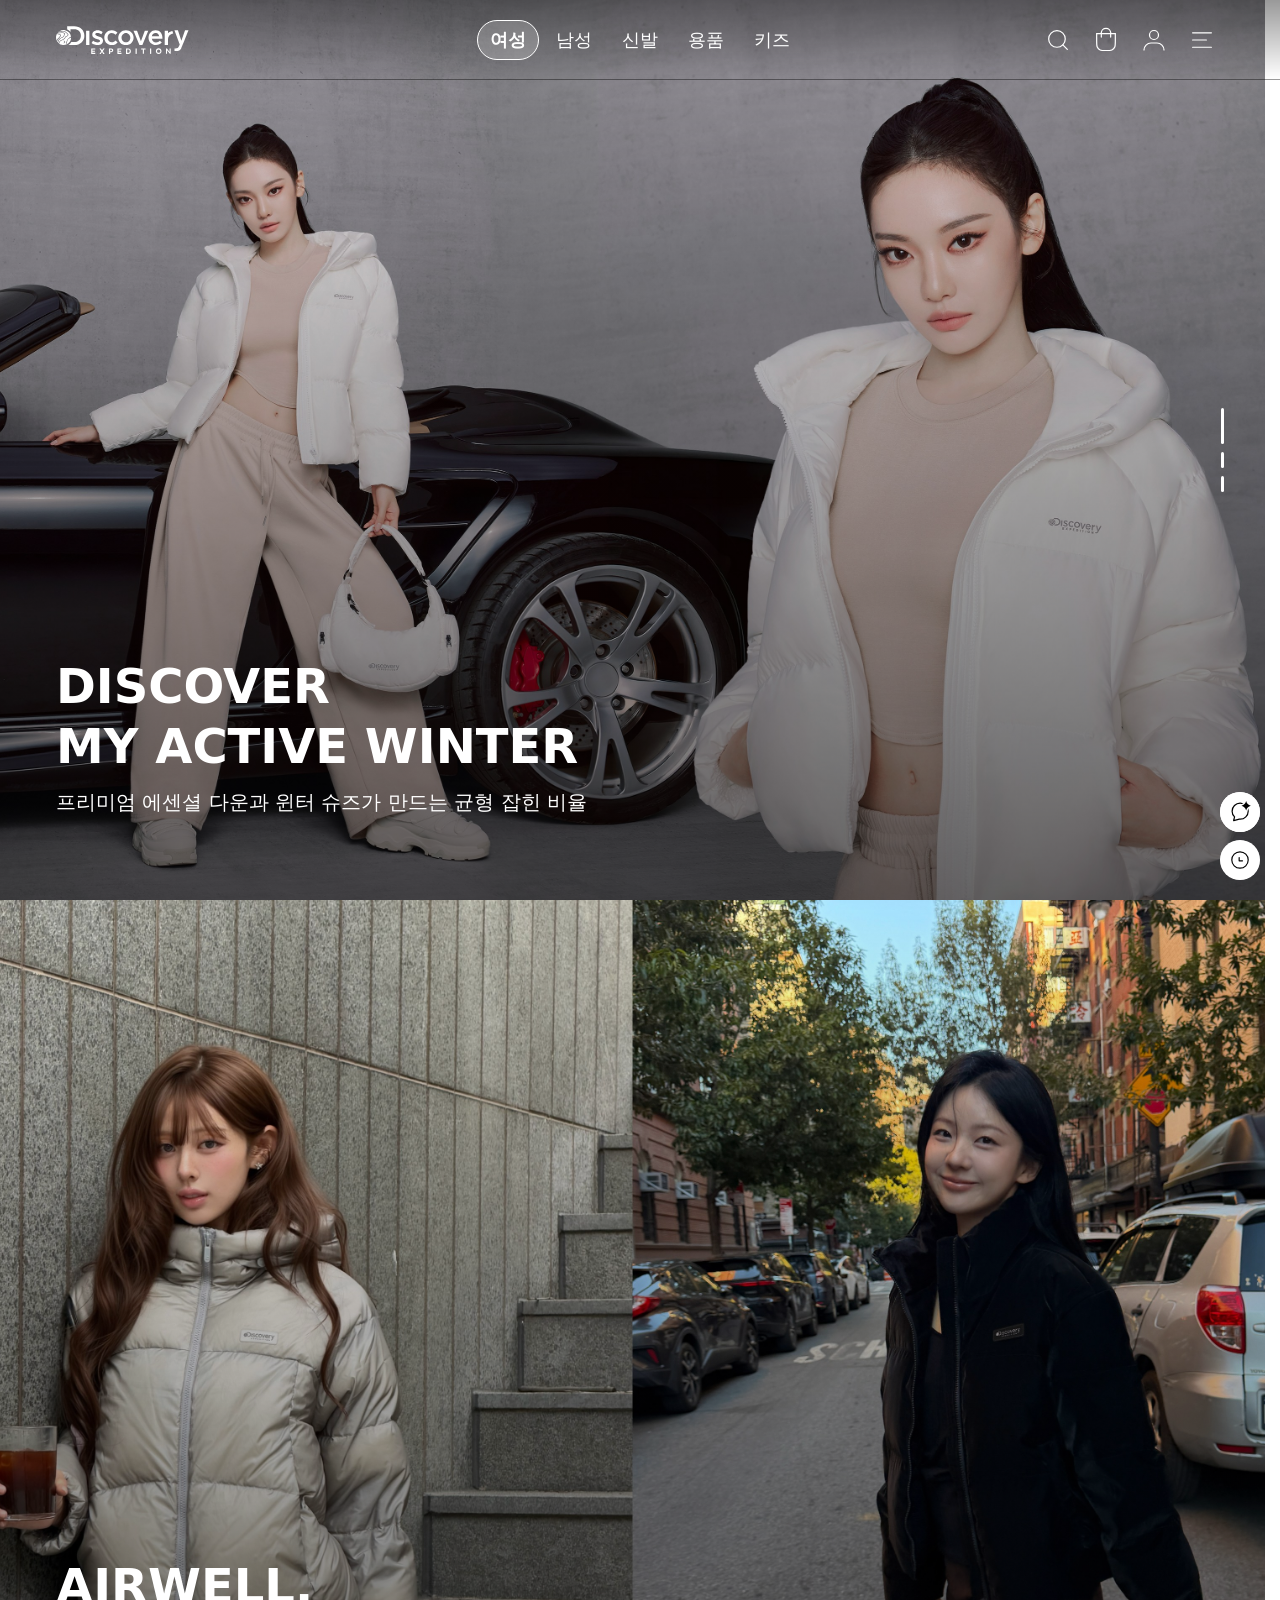
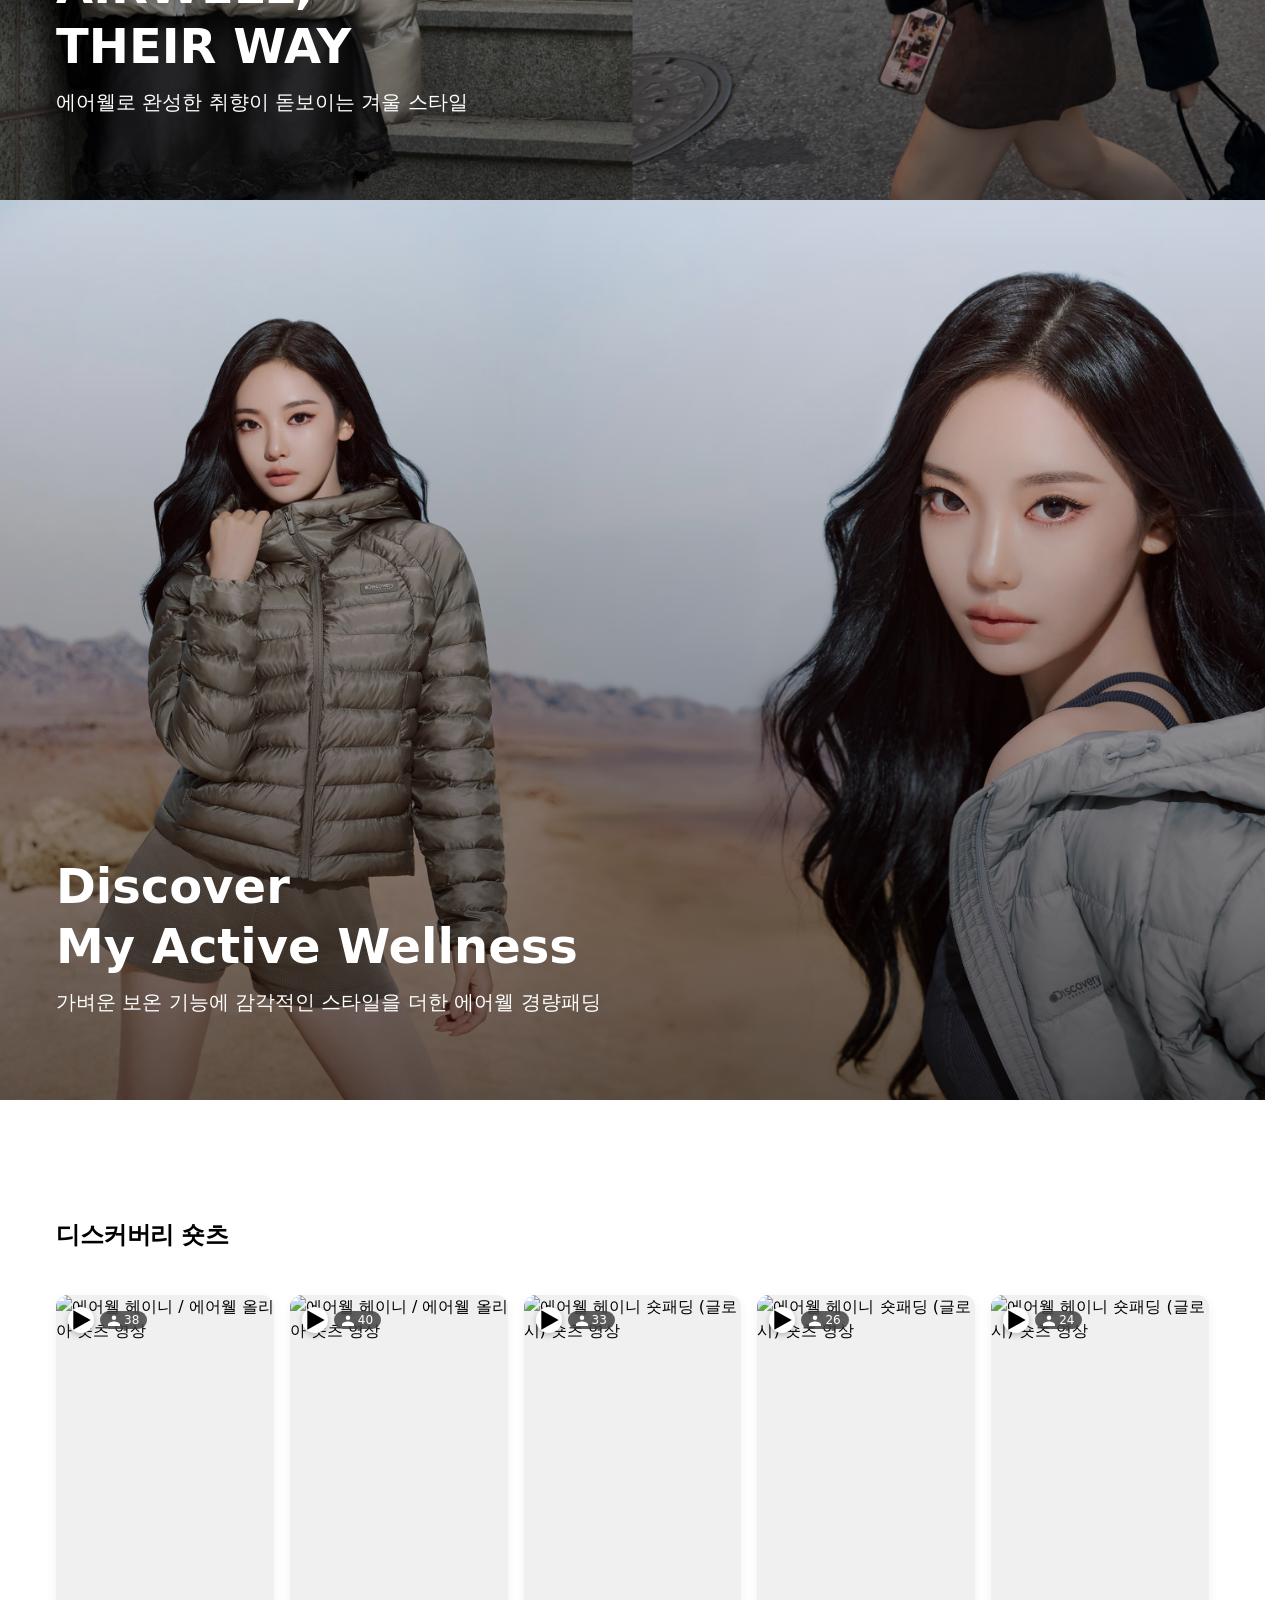
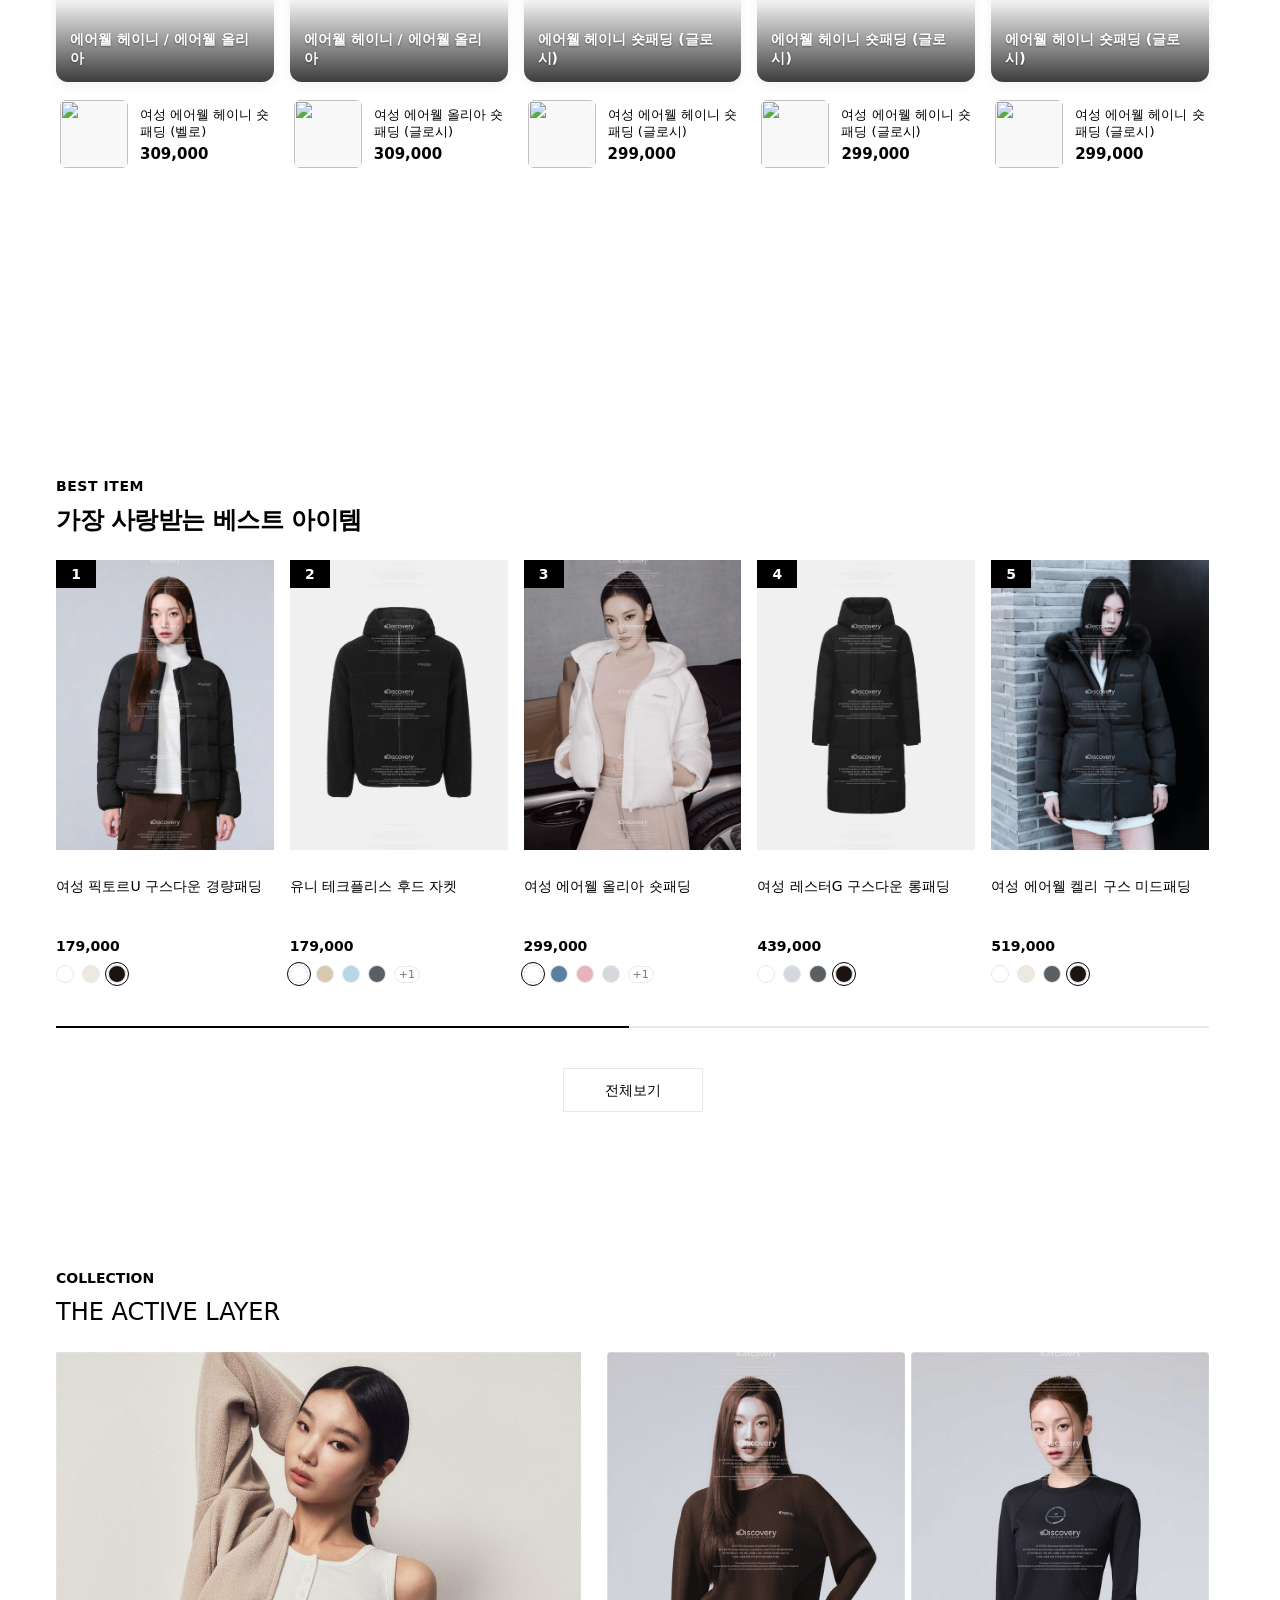
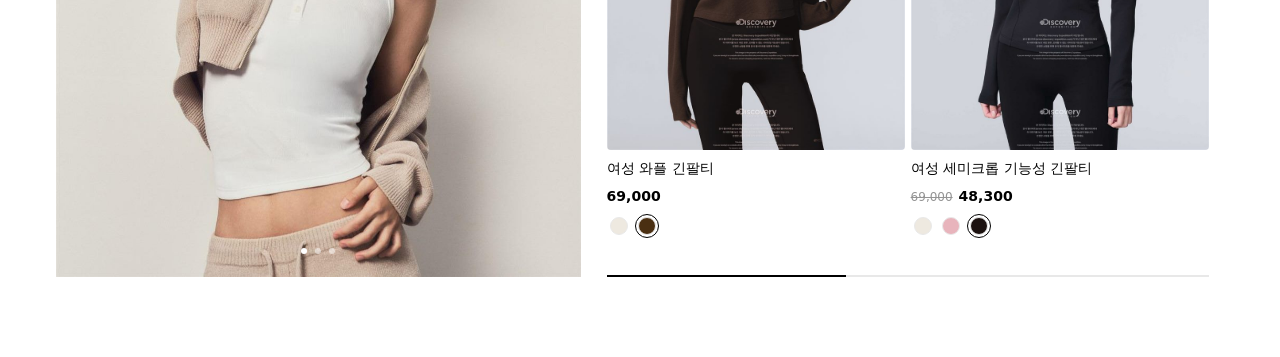
==== index.html @ d97b09d1 "ss" ====
<!doctype html>
<html lang="ko">
  <head>
    <meta charset="utf-8">
    <meta name="viewport" content="width=device-width, initial-scale=1">
    <title>Discovery Expedition | 공식 온라인몰</title>
    <meta name="description" content="디스커버리 익스페디션의 액티브한 라이프스타일과 겨울 컬렉션을 만나보세요.">
    <link rel="stylesheet" href="./css/main.css">
    <script defer src="./vendor/swiper/swiper-bundle.min.js"></script>
<script type="module" src="./js/main.js"></script>
  </head>
  <body>
    <header class="outer-box outer-box--header">
      <div class="inner-box">
        <div class="part-box part-box--between header__content">
          <a class="brand" href="#hero" aria-label="Discovery Expedition 홈">
            <img src="./images/used/main-logo.svg" alt="">
          </a>

          <nav class="header__navigation" aria-label="상품 카테고리">
            <ul class="part-box part-box--nowrap header__categories">
              <li><span class="header__category header__category--active" aria-current="page">여성</span></li>
              <li><span class="header__category">남성</span></li>
              <li><span class="header__category">신발</span></li>
              <li><span class="header__category">용품</span></li>
              <li><span class="header__category">키즈</span></li>
            </ul>
          </nav>

          <div class="part-box header__actions" aria-label="쇼핑 메뉴">
            <button class="icon-button icon-button--search" type="button" aria-label="검색" aria-expanded="false" aria-controls="search-modal">
              <img src="./images/used/search_icon_white_size28.21536056.svg" alt="">
            </button>
            <button class="icon-button" type="button" aria-label="장바구니">
              <img src="./images/used/cart_icon_white_size28.2a67abe7.svg" alt="">
            </button>
            <button class="icon-button" type="button" aria-label="마이페이지">
              <img src="./images/used/mypage_icon_white_size28.ecf13ebe.svg" alt="">
            </button>
            <button class="icon-button icon-button--menu" type="button" aria-label="전체 메뉴" aria-expanded="false" aria-controls="full-menu">
              <img src="./images/used/menu_icon_white_size28.fd4f622b.svg" alt="">
            </button>
          </div>
        </div>
      </div>
    </header>

    <main id="main-content">
      <section class="outer-box outer-box--bleed hero hero--slide-1" id="hero" aria-labelledby="hero-title">
        <div class="inner-box hero__inner">
          <div class="part-box hero__stage">
            <div class="hero__image" aria-hidden="true"></div>
            <div class="hero__copy">
              <h1 class="hero__title" id="hero-title">
                <span>DISCOVER</span>
                <span>MY ACTIVE WINTER</span>
              </h1>
              <p class="hero__description">프리미엄 에센셜 다운과 윈터 슈즈가 만드는 균형 잡힌 비율</p>
            </div>
          </div>
        </div>
      </section>

      <section class="outer-box outer-box--bleed hero hero--slide-2" id="hero-2" aria-labelledby="hero-title-2">
        <div class="inner-box hero__inner">
          <div class="part-box hero__stage">
            <div class="hero__image" aria-hidden="true"></div>
            <div class="hero__copy">
              <h2 class="hero__title" id="hero-title-2">
                <span>AIRWELL,</span>
                <span>THEIR WAY</span>
              </h2>
              <p class="hero__description">에어웰로 완성한 취향이 돋보이는 겨울 스타일</p>
            </div>
          </div>
        </div>
      </section>

      <section class="outer-box outer-box--bleed hero hero--slide-3" id="hero-3" aria-labelledby="hero-title-3">
        <div class="inner-box hero__inner">
          <div class="part-box hero__stage">
            <div class="hero__image" aria-hidden="true"></div>
            <div class="hero__copy">
              <h2 class="hero__title" id="hero-title-3">
                <span>Discover</span>
                <span>My Active Wellness</span>
              </h2>
              <p class="hero__description">가벼운 보온 기능에 감각적인 스타일을 더한 에어웰 경량패딩</p>
            </div>
          </div>
        </div>
      </section>

      <section class="outer-box section-shorts" id="shorts" aria-labelledby="shorts-title">
        <div class="inner-box">
          <div class="part-box part-box--column shorts__container">
            <div class="shorts__header">
              <h2 class="shorts__title" id="shorts-title">디스커버리 숏츠</h2>
            </div>

            <div class="part-box part-box--nowrap shorts__list" role="region" aria-label="숏츠 목록">
              <!-- Item 1 -->
              <article class="shorts-card" data-video-url="blob:https://www.discovery-expedition.com/39781e85-6e4b-49fb-a398-f8ff55c0bf8c" data-youtube-id="7Uk01TEEm8w">
                <div class="shorts-card__video-wrap" role="button" tabindex="0" aria-label="에어웰 헤이니 / 에어웰 올리아 숏츠 영상 재생">
                  <iframe class="shorts-card__video-element" src="https://www.youtube-nocookie.com/embed/7Uk01TEEm8w?autoplay=1&amp;mute=1&amp;controls=0&amp;loop=1&amp;playlist=7Uk01TEEm8w&amp;playsinline=1&amp;rel=0&amp;modestbranding=1" title="에어웰 헤이니 / 에어웰 올리아 숏츠" allow="autoplay" loading="lazy"></iframe>
                  <img class="shorts-card__thumbnail" src="https://image.shoplive.cloud/7VQD7vyHQU1i9BLpj3hC/vod/20166-1eJDlrBTOXTthDhoBQHafFsb-an2/thumbnail/20166-1eJDlrBTOXTthDhoBQHafFsb-an2_1793241797194.jpg?service=admin&amp;_ci=20166&amp;vid=4158559679320706758&amp;ak=7VQD7vyHQU1i9BLpj3hC&amp;stream_key=20166-1eJDlrBTOXTthDhoBQHafFsb-an2&amp;source=video&amp;admin_action=streaming" alt="에어웰 헤이니 / 에어웰 올리아 숏츠 영상" loading="lazy">
                  <div class="shorts-card__badges">
                    <span class="shorts-card__play" aria-hidden="true">
                      <svg width="10" height="12" viewBox="0 0 10 12" fill="currentColor">
                        <path d="M1 1.5l8 4.5-8 4.5V1.5z"></path>
                      </svg>
                    </span>
                    <span class="shorts-card__views">
                      <svg class="shorts-card__views-icon" width="12" height="12" viewBox="0 0 16 16" fill="currentColor" aria-hidden="true">
                        <path d="M8 8a3 3 0 1 0 0-6 3 3 0 0 0 0 6Zm0 2c-2.67 0-8 1.34-8 4v2h16v-2c0-2.66-5.33-4-8-4Z"></path>
                      </svg>
                      38
                    </span>
                  </div>
                  <div class="shorts-card__caption">
                    <strong class="shorts-card__caption-title">에어웰 헤이니 / 에어웰 올리아</strong>
                  </div>
                </div>
                <a class="shorts-card__product" href="#hero" aria-label="여성 에어웰 헤이니 숏패딩 (벨로) 상품 상세 보기">
                  <div class="shorts-card__product-image">
                    <img src="https://image.shoplive.cloud/7VQD7vyHQU1i9BLpj3hC/eff79460-45bf-4b58-af4c-d95ae3555113.jpg?service=shortform&amp;_ci=20166&amp;vid=4158559679320706758&amp;sfid=699795237508239046&amp;ak=7VQD7vyHQU1i9BLpj3hC&amp;stream_key=20166-1eJDlrBTOXTthDhoBQHafFsb-an2&amp;source=video&amp;w=240" alt="" loading="lazy">
                  </div>
                  <div class="shorts-card__product-info">
                    <span class="shorts-card__product-name">여성 에어웰 헤이니 숏패딩 (벨로)</span>
                    <strong class="shorts-card__product-price">309,000</strong>
                  </div>
                </a>
              </article>

              <!-- Item 2 -->
              <article class="shorts-card" data-video-url="blob:https://www.discovery-expedition.com/e4133ac2-cfac-4c8f-98b3-27ef092c2fd5" data-youtube-id="j7Uwvdmp0k4">
                <div class="shorts-card__video-wrap" role="button" tabindex="0" aria-label="에어웰 헤이니 / 에어웰 올리아 숏츠 영상 재생">
                  <iframe class="shorts-card__video-element" src="https://www.youtube-nocookie.com/embed/j7Uwvdmp0k4?autoplay=1&amp;mute=1&amp;controls=0&amp;loop=1&amp;playlist=j7Uwvdmp0k4&amp;playsinline=1&amp;rel=0&amp;modestbranding=1" title="에어웰 헤이니 / 에어웰 올리아 숏츠" allow="autoplay" loading="lazy"></iframe>
                  <img class="shorts-card__thumbnail" src="https://image.shoplive.cloud/7VQD7vyHQU1i9BLpj3hC/vod/20166-1dKgsBemPnNwVMmrpnSafFsb-an2/thumbnail/20166-1dKgsBemPnNwVMmrpnSafFsb-an2_1793241922478.jpg?service=admin&amp;_ci=20166&amp;vid=4158559763411783366&amp;ak=7VQD7vyHQU1i9BLpj3hC&amp;stream_key=20166-1dKgsBemPnNwVMmrpnSafFsb-an2&amp;source=video&amp;admin_action=streaming" alt="에어웰 헤이니 / 에어웰 올리아 숏츠 영상" loading="lazy">
                  <div class="shorts-card__badges">
                    <span class="shorts-card__play" aria-hidden="true">
                      <svg width="10" height="12" viewBox="0 0 10 12" fill="currentColor">
                        <path d="M1 1.5l8 4.5-8 4.5V1.5z"></path>
                      </svg>
                    </span>
                    <span class="shorts-card__views">
                      <svg class="shorts-card__views-icon" width="12" height="12" viewBox="0 0 16 16" fill="currentColor" aria-hidden="true">
                        <path d="M8 8a3 3 0 1 0 0-6 3 3 0 0 0 0 6Zm0 2c-2.67 0-8 1.34-8 4v2h16v-2c0-2.66-5.33-4-8-4Z"></path>
                      </svg>
                      40
                    </span>
                  </div>
                  <div class="shorts-card__caption">
                    <strong class="shorts-card__caption-title">에어웰 헤이니 / 에어웰 올리아</strong>
                  </div>
                </div>
                <a class="shorts-card__product" href="#hero" aria-label="여성 에어웰 올리아 숏패딩 (글로시) 상품 상세 보기">
                  <div class="shorts-card__product-image">
                    <img src="https://image.shoplive.cloud/7VQD7vyHQU1i9BLpj3hC/1b4fd0e6-e396-43a7-a7c6-16816f3e3281.jpg?service=shortform&amp;_ci=20166&amp;vid=4158559763411783366&amp;sfid=699795271267667654&amp;ak=7VQD7vyHQU1i9BLpj3hC&amp;stream_key=20166-1dKgsBemPnNwVMmrpnSafFsb-an2&amp;source=video&amp;w=240" alt="" loading="lazy">
                  </div>
                  <div class="shorts-card__product-info">
                    <span class="shorts-card__product-name">여성 에어웰 올리아 숏패딩 (글로시)</span>
                    <strong class="shorts-card__product-price">309,000</strong>
                  </div>
                </a>
              </article>

              <!-- Item 3 -->
              <article class="shorts-card" data-video-url="blob:https://www.discovery-expedition.com/2a68eaa8-b157-4ca9-84a4-6f0e1759058f" data-youtube-id="qZSAZ4y4ZL8">
                <div class="shorts-card__video-wrap" role="button" tabindex="0" aria-label="에어웰 헤이니 숏패딩 (글로시) 숏츠 영상 재생">
                  <iframe class="shorts-card__video-element" src="https://www.youtube-nocookie.com/embed/qZSAZ4y4ZL8?autoplay=1&amp;mute=1&amp;controls=0&amp;loop=1&amp;playlist=qZSAZ4y4ZL8&amp;playsinline=1&amp;rel=0&amp;modestbranding=1" title="에어웰 헤이니 숏패딩 글로시 숏츠" allow="autoplay" loading="lazy"></iframe>
                  <img class="shorts-card__thumbnail" src="https://image.shoplive.cloud/7VQD7vyHQU1i9BLpj3hC/vod/20166-1FGjAtPyadLiZvuXFYWafFsb-an2/thumbnail/20166-1FGjAtPyadLiZvuXFYWafFsb-an2_1793241979109.jpg?service=admin&amp;_ci=20166&amp;vid=4158559801418993350&amp;ak=7VQD7vyHQU1i9BLpj3hC&amp;stream_key=20166-1FGjAtPyadLiZvuXFYWafFsb-an2&amp;source=video&amp;admin_action=streaming" alt="에어웰 헤이니 숏패딩 (글로시) 숏츠 영상" loading="lazy">
                  <div class="shorts-card__badges">
                    <span class="shorts-card__play" aria-hidden="true">
                      <svg width="10" height="12" viewBox="0 0 10 12" fill="currentColor">
                        <path d="M1 1.5l8 4.5-8 4.5V1.5z"></path>
                      </svg>
                    </span>
                    <span class="shorts-card__views">
                      <svg class="shorts-card__views-icon" width="12" height="12" viewBox="0 0 16 16" fill="currentColor" aria-hidden="true">
                        <path d="M8 8a3 3 0 1 0 0-6 3 3 0 0 0 0 6Zm0 2c-2.67 0-8 1.34-8 4v2h16v-2c0-2.66-5.33-4-8-4Z"></path>
                      </svg>
                      33
                    </span>
                  </div>
                  <div class="shorts-card__caption">
                    <strong class="shorts-card__caption-title">에어웰 헤이니 숏패딩 (글로시)</strong>
                  </div>
                </div>
                <a class="shorts-card__product" href="#hero" aria-label="여성 에어웰 헤이니 숏패딩 (글로시) 상품 상세 보기">
                  <div class="shorts-card__product-image">
                    <img src="https://image.shoplive.cloud/7VQD7vyHQU1i9BLpj3hC/16575b23-f874-47e5-b460-0e1dc1fd8a3e.jpg?service=shortform&amp;_ci=20166&amp;vid=4158559801418993350&amp;sfid=699795311600357062&amp;ak=7VQD7vyHQU1i9BLpj3hC&amp;stream_key=20166-1FGjAtPyadLiZvuXFYWafFsb-an2&amp;source=video&amp;w=240" alt="" loading="lazy">
                  </div>
                  <div class="shorts-card__product-info">
                    <span class="shorts-card__product-name">여성 에어웰 헤이니 숏패딩 (글로시)</span>
                    <strong class="shorts-card__product-price">299,000</strong>
                  </div>
                </a>
              </article>

              <!-- Item 4 -->
              <article class="shorts-card" data-video-url="blob:https://www.discovery-expedition.com/232cbf97-e188-440d-a49e-8c1838da4955" data-youtube-id="OHLM-M21cFE">
                <div class="shorts-card__video-wrap" role="button" tabindex="0" aria-label="에어웰 헤이니 숏패딩 (글로시) 숏츠 영상 재생">
                  <iframe class="shorts-card__video-element" src="https://www.youtube-nocookie.com/embed/OHLM-M21cFE?autoplay=1&amp;mute=1&amp;controls=0&amp;loop=1&amp;playlist=OHLM-M21cFE&amp;playsinline=1&amp;rel=0&amp;modestbranding=1" title="에어웰 헤이니 숏패딩 글로시 숏츠" allow="autoplay" loading="lazy"></iframe>
                  <img class="shorts-card__thumbnail" src="https://image.shoplive.cloud/7VQD7vyHQU1i9BLpj3hC/vod/20166-1QYSFhhWkjFnQTjaoWFrfFsb-an2/thumbnail/20166-1QYSFhhWkjFnQTjaoWFrfFsb-an2_1793252386761.jpg?service=admin&amp;_ci=20166&amp;vid=4158566785891716806&amp;ak=7VQD7vyHQU1i9BLpj3hC&amp;stream_key=20166-1QYSFhhWkjFnQTjaoWFrfFsb-an2&amp;source=video&amp;admin_action=streaming" alt="에어웰 헤이니 숏패딩 (글로시) 숏츠 영상" loading="lazy">
                  <div class="shorts-card__badges">
                    <span class="shorts-card__play" aria-hidden="true">
                      <svg width="10" height="12" viewBox="0 0 10 12" fill="currentColor">
                        <path d="M1 1.5l8 4.5-8 4.5V1.5z"></path>
                      </svg>
                    </span>
                    <span class="shorts-card__views">
                      <svg class="shorts-card__views-icon" width="12" height="12" viewBox="0 0 16 16" fill="currentColor" aria-hidden="true">
                        <path d="M8 8a3 3 0 1 0 0-6 3 3 0 0 0 0 6Zm0 2c-2.67 0-8 1.34-8 4v2h16v-2c0-2.66-5.33-4-8-4Z"></path>
                      </svg>
                      26
                    </span>
                  </div>
                  <div class="shorts-card__caption">
                    <strong class="shorts-card__caption-title">에어웰 헤이니 숏패딩 (글로시)</strong>
                  </div>
                </div>
                <a class="shorts-card__product" href="#hero" aria-label="여성 에어웰 헤이니 숏패딩 (글로시) 상품 상세 보기">
                  <div class="shorts-card__product-image">
                    <img src="https://image.shoplive.cloud/7VQD7vyHQU1i9BLpj3hC/231ea059-8e28-4904-8bb6-4921c2422df1.jpg?service=shortform&amp;_ci=20166&amp;vid=4158566785891716806&amp;sfid=699802293007306438&amp;ak=7VQD7vyHQU1i9BLpj3hC&amp;stream_key=20166-1QYSFhhWkjFnQTjaoWFrfFsb-an2&amp;source=video&amp;service=shortform&amp;_ci=20166&amp;vid=4158566653953068742&amp;sfid=699802199188852422&amp;ak=7VQD7vyHQU1i9BLpj3hC&amp;stream_key=20166-1gWoLraQFtCfuTZBICprfFsb-an2&amp;source=video&amp;w=240" alt="" loading="lazy">
                  </div>
                  <div class="shorts-card__product-info">
                    <span class="shorts-card__product-name">여성 에어웰 헤이니 숏패딩 (글로시)</span>
                    <strong class="shorts-card__product-price">299,000</strong>
                  </div>
                </a>
              </article>

              <!-- Item 5 -->
              <article class="shorts-card" data-video-url="blob:https://www.discovery-expedition.com/41ffe244-d0ff-4e18-8d3e-df7ac7d31791" data-youtube-id="rouC-9TJzwM">
                <div class="shorts-card__video-wrap" role="button" tabindex="0" aria-label="에어웰 헤이니 숏패딩 (글로시) 숏츠 영상 재생">
                  <iframe class="shorts-card__video-element" src="https://www.youtube-nocookie.com/embed/rouC-9TJzwM?autoplay=1&amp;mute=1&amp;controls=0&amp;loop=1&amp;playlist=rouC-9TJzwM&amp;playsinline=1&amp;rel=0&amp;modestbranding=1" title="에어웰 헤이니 숏패딩 글로시 숏츠" allow="autoplay" loading="lazy"></iframe>
                  <img class="shorts-card__thumbnail" src="https://image.shoplive.cloud/7VQD7vyHQU1i9BLpj3hC/vod/20166-1gWoLraQFtCfuTZBICprfFsb-an2/thumbnail/20166-1gWoLraQFtCfuTZBICprfFsb-an2_1793252190118.jpg?service=admin&amp;_ci=20166&amp;vid=4158566653953068742&amp;ak=7VQD7vyHQU1i9BLpj3hC&amp;stream_key=20166-1gWoLraQFtCfuTZBICprfFsb-an2&amp;source=video&amp;admin_action=streaming" alt="에어웰 헤이니 숏패딩 (글로시) 숏츠 영상" loading="lazy">
                  <div class="shorts-card__badges">
                    <span class="shorts-card__play" aria-hidden="true">
                      <svg width="10" height="12" viewBox="0 0 10 12" fill="currentColor">
                        <path d="M1 1.5l8 4.5-8 4.5V1.5z"></path>
                      </svg>
                    </span>
                    <span class="shorts-card__views">
                      <svg class="shorts-card__views-icon" width="12" height="12" viewBox="0 0 16 16" fill="currentColor" aria-hidden="true">
                        <path d="M8 8a3 3 0 1 0 0-6 3 3 0 0 0 0 6Zm0 2c-2.67 0-8 1.34-8 4v2h16v-2c0-2.66-5.33-4-8-4Z"></path>
                      </svg>
                      24
                    </span>
                  </div>
                  <div class="shorts-card__caption">
                    <strong class="shorts-card__caption-title">에어웰 헤이니 숏패딩 (글로시)</strong>
                  </div>
                </div>
                <a class="shorts-card__product" href="#hero" aria-label="여성 에어웰 헤이니 숏패딩 (글로시) 상품 상세 보기">
                  <div class="shorts-card__product-image">
                    <img src="https://image.shoplive.cloud/7VQD7vyHQU1i9BLpj3hC/231ea059-8e28-4904-8bb6-4921c2422df1.jpg?service=shortform&amp;_ci=20166&amp;vid=4158566785891716806&amp;sfid=699802293007306438&amp;ak=7VQD7vyHQU1i9BLpj3hC&amp;stream_key=20166-1QYSFhhWkjFnQTjaoWFrfFsb-an2&amp;source=video&amp;service=shortform&amp;_ci=20166&amp;vid=4158566653953068742&amp;sfid=699802199188852422&amp;ak=7VQD7vyHQU1i9BLpj3hC&amp;stream_key=20166-1gWoLraQFtCfuTZBICprfFsb-an2&amp;source=video&amp;w=240" alt="" loading="lazy">
                  </div>
                  <div class="shorts-card__product-info">
                    <span class="shorts-card__product-name">여성 에어웰 헤이니 숏패딩 (글로시)</span>
                    <strong class="shorts-card__product-price">299,000</strong>
                  </div>
                </a>
              </article>
            </div>
          </div>
        </div>
      </section>
    
      <section class="outer-box section-best-item" id="best-item" aria-labelledby="best-item-title">
        <div class="inner-box">
          <div class="part-box part-box--column best-item__container">
            <div class="best-item__header">
              <p class="best-item__label">BEST ITEM</p>
              <h2 class="best-item__title" id="best-item-title">가장 사랑받는 베스트 아이템</h2>
            </div>

            <div class="swiper best-item__swiper" data-js="best-item-swiper" aria-label="베스트 아이템 목록">
              <div class="swiper-wrapper">
                <!-- 1위 -->
                <article class="swiper-slide best-card">
                  <div class="best-card__thumb-wrap">
                    <span class="best-card__rank" aria-label="1위">1</span>
                    <a class="best-card__image-link" href="#best-item" aria-label="여성 픽토르U 구스다운 경량패딩 상세보기">
                      <img class="best-card__image best-card__image--primary" src="./images/used/best-p1-main.png" alt="여성 픽토르U 구스다운 경량패딩 메인 이미지" width="675" height="900" loading="lazy">
                      <img class="best-card__image best-card__image--hover" src="./images/used/best-p1-hover.png" alt="여성 픽토르U 구스다운 경량패딩 호버 이미지" width="675" height="900" loading="lazy">
                    </a>
                  </div>
                  <div class="best-card__info">
                    <a class="best-card__title-link" href="#best-item">
                      <h3 class="best-card__name">여성 픽토르U 구스다운 경량패딩</h3>
                    </a>
                    <div class="best-card__price-row">
                      <p class="best-card__price"><strong class="best-card__sale">179,000</strong></p>
                      <button class="best-card__cart" type="button" aria-label="여성 픽토르U 구스다운 경량패딩 장바구니 담기"></button>
                    </div>
                    <ul class="best-card__colors" aria-label="색상">
                      <li class="best-card__color best-card__color--white" title="화이트"></li>
                      <li class="best-card__color best-card__color--ivory" title="아이보리"></li>
                      <li class="best-card__color best-card__color--black best-card__color--selected" title="블랙"></li>
                    </ul>
                  </div>
                </article>

                <!-- 2위 -->
                <article class="swiper-slide best-card">
                  <div class="best-card__thumb-wrap">
                    <span class="best-card__rank" aria-label="2위">2</span>
                    <a class="best-card__image-link" href="#best-item" aria-label="유니 테크플리스 후드 자켓 상세보기">
                      <img class="best-card__image best-card__image--primary" src="./images/used/best-p2-main.png" alt="유니 테크플리스 후드 자켓 메인 이미지" width="675" height="900" loading="lazy">
                      <img class="best-card__image best-card__image--hover" src="./images/used/best-p2-hover.png" alt="유니 테크플리스 후드 자켓 호버 이미지" width="675" height="900" loading="lazy">
                    </a>
                  </div>
                  <div class="best-card__info">
                    <a class="best-card__title-link" href="#best-item">
                      <h3 class="best-card__name">유니 테크플리스 후드 자켓</h3>
                    </a>
                    <div class="best-card__price-row">
                      <p class="best-card__price"><strong class="best-card__sale">179,000</strong></p>
                      <button class="best-card__cart" type="button" aria-label="유니 테크플리스 후드 자켓 장바구니 담기"></button>
                    </div>
                    <ul class="best-card__colors" aria-label="색상">
                      <li class="best-card__color best-card__color--white best-card__color--selected" title="화이트"></li>
                      <li class="best-card__color best-card__color--beige" title="베이지"></li>
                      <li class="best-card__color best-card__color--lightblue" title="라이트 블루"></li>
                      <li class="best-card__color best-card__color--darkgray" title="다크 그레이"></li>
                      <li class="best-card__color-more" aria-label="추가 1개 색상">+1</li>
                    </ul>
                  </div>
                </article>

                <!-- 3위 -->
                <article class="swiper-slide best-card">
                  <div class="best-card__thumb-wrap">
                    <span class="best-card__rank" aria-label="3위">3</span>
                    <a class="best-card__image-link" href="#best-item" aria-label="여성 에어웰 올리아 숏패딩 상세보기">
                      <img class="best-card__image best-card__image--primary" src="./images/used/best-p3-main.png" alt="여성 에어웰 올리아 숏패딩 메인 이미지" width="675" height="900" loading="lazy">
                      <img class="best-card__image best-card__image--hover" src="./images/used/best-p3-hover.png" alt="여성 에어웰 올리아 숏패딩 호버 이미지" width="675" height="900" loading="lazy">
                    </a>
                  </div>
                  <div class="best-card__info">
                    <a class="best-card__title-link" href="#best-item">
                      <h3 class="best-card__name">여성 에어웰 올리아 숏패딩</h3>
                    </a>
                    <div class="best-card__price-row">
                      <p class="best-card__price"><strong class="best-card__sale">299,000</strong></p>
                      <button class="best-card__cart" type="button" aria-label="여성 에어웰 올리아 숏패딩 장바구니 담기"></button>
                    </div>
                    <ul class="best-card__colors" aria-label="색상">
                      <li class="best-card__color best-card__color--white best-card__color--selected" title="화이트"></li>
                      <li class="best-card__color best-card__color--blue" title="블루"></li>
                      <li class="best-card__color best-card__color--pink" title="핑크"></li>
                      <li class="best-card__color best-card__color--lightgray" title="라이트 그레이"></li>
                      <li class="best-card__color-more" aria-label="추가 1개 색상">+1</li>
                    </ul>
                  </div>
                </article>

                <!-- 4위 -->
                <article class="swiper-slide best-card">
                  <div class="best-card__thumb-wrap">
                    <span class="best-card__rank" aria-label="4위">4</span>
                    <a class="best-card__image-link" href="#best-item" aria-label="여성 레스터G 구스다운 롱패딩 상세보기">
                      <img class="best-card__image best-card__image--primary" src="./images/used/best-p4-main.png" alt="여성 레스터G 구스다운 롱패딩 메인 이미지" width="675" height="900" loading="lazy">
                      <img class="best-card__image best-card__image--hover" src="./images/used/best-p4-hover.png" alt="여성 레스터G 구스다운 롱패딩 호버 이미지" width="675" height="900" loading="lazy">
                    </a>
                  </div>
                  <div class="best-card__info">
                    <a class="best-card__title-link" href="#best-item">
                      <h3 class="best-card__name">여성 레스터G 구스다운 롱패딩</h3>
                    </a>
                    <div class="best-card__price-row">
                      <p class="best-card__price"><strong class="best-card__sale">439,000</strong></p>
                      <button class="best-card__cart" type="button" aria-label="여성 레스터G 구스다운 롱패딩 장바구니 담기"></button>
                    </div>
                    <ul class="best-card__colors" aria-label="색상">
                      <li class="best-card__color best-card__color--white" title="화이트"></li>
                      <li class="best-card__color best-card__color--lightgray" title="라이트 그레이"></li>
                      <li class="best-card__color best-card__color--darkgray" title="다크 그레이"></li>
                      <li class="best-card__color best-card__color--black best-card__color--selected" title="블랙"></li>
                    </ul>
                  </div>
                </article>

                <!-- 5위 -->
                <article class="swiper-slide best-card">
                  <div class="best-card__thumb-wrap">
                    <span class="best-card__rank" aria-label="5위">5</span>
                    <a class="best-card__image-link" href="#best-item" aria-label="여성 에어웰 켈리 구스 미드패딩 상세보기">
                      <img class="best-card__image best-card__image--primary" src="./images/used/best-p5-main.png" alt="여성 에어웰 켈리 구스 미드패딩 메인 이미지" width="675" height="900" loading="lazy">
                      <img class="best-card__image best-card__image--hover" src="./images/used/best-p5-hover.png" alt="여성 에어웰 켈리 구스 미드패딩 호버 이미지" width="675" height="900" loading="lazy">
                    </a>
                  </div>
                  <div class="best-card__info">
                    <a class="best-card__title-link" href="#best-item">
                      <h3 class="best-card__name">여성 에어웰 켈리 구스 미드패딩</h3>
                    </a>
                    <div class="best-card__price-row">
                      <p class="best-card__price"><strong class="best-card__sale">519,000</strong></p>
                      <button class="best-card__cart" type="button" aria-label="여성 에어웰 켈리 구스 미드패딩 장바구니 담기"></button>
                    </div>
                    <ul class="best-card__colors" aria-label="색상">
                      <li class="best-card__color best-card__color--white" title="화이트"></li>
                      <li class="best-card__color best-card__color--ivory" title="아이보리"></li>
                      <li class="best-card__color best-card__color--darkgray" title="다크 그레이"></li>
                      <li class="best-card__color best-card__color--black best-card__color--selected" title="블랙"></li>
                    </ul>
                  </div>
                </article>

                <!-- 6위 -->
                <article class="swiper-slide best-card">
                  <div class="best-card__thumb-wrap">
                    <span class="best-card__rank" aria-label="6위">6</span>
                    <a class="best-card__image-link" href="#best-item" aria-label="유니 에어웰 웰니스 숏패딩 상세보기">
                      <img class="best-card__image best-card__image--primary" src="./images/used/best-p6-main.png" alt="유니 에어웰 웰니스 숏패딩 메인 이미지" width="675" height="900" loading="lazy">
                      <img class="best-card__image best-card__image--hover" src="./images/used/best-p6-hover.png" alt="유니 에어웰 웰니스 숏패딩 호버 이미지" width="675" height="900" loading="lazy">
                    </a>
                  </div>
                  <div class="best-card__info">
                    <a class="best-card__title-link" href="#best-item">
                      <h3 class="best-card__name">유니 에어웰 웰니스 숏패딩</h3>
                    </a>
                    <div class="best-card__price-row">
                      <p class="best-card__price"><strong class="best-card__sale">339,000</strong></p>
                      <button class="best-card__cart" type="button" aria-label="유니 에어웰 웰니스 숏패딩 장바구니 담기"></button>
                    </div>
                    <ul class="best-card__colors" aria-label="색상">
                      <li class="best-card__color best-card__color--blue best-card__color--selected" title="블루"></li>
                      <li class="best-card__color best-card__color--darkbrown" title="다크 브라운"></li>
                      <li class="best-card__color best-card__color--sand" title="샌드"></li>
                      <li class="best-card__color best-card__color--darkgray" title="다크 그레이"></li>
                      <li class="best-card__color-more" aria-label="추가 1개 색상">+1</li>
                    </ul>
                  </div>
                </article>

                <!-- 7위 -->
                <article class="swiper-slide best-card">
                  <div class="best-card__thumb-wrap">
                    <span class="best-card__rank" aria-label="7위">7</span>
                    <a class="best-card__image-link" href="#best-item" aria-label="여성 테크플리스 후드 자켓 상세보기">
                      <img class="best-card__image best-card__image--primary" src="./images/used/best-p7-main.png" alt="여성 테크플리스 후드 자켓 메인 이미지" width="675" height="900" loading="lazy">
                      <img class="best-card__image best-card__image--hover" src="./images/used/best-p7-hover.png" alt="여성 테크플리스 후드 자켓 호버 이미지" width="675" height="900" loading="lazy">
                    </a>
                  </div>
                  <div class="best-card__info">
                    <a class="best-card__title-link" href="#best-item">
                      <h3 class="best-card__name">여성 테크플리스 후드 자켓</h3>
                    </a>
                    <div class="best-card__price-row">
                      <p class="best-card__price"><strong class="best-card__sale">169,000</strong></p>
                      <button class="best-card__cart" type="button" aria-label="여성 테크플리스 후드 자켓 장바구니 담기"></button>
                    </div>
                    <ul class="best-card__colors" aria-label="색상">
                      <li class="best-card__color best-card__color--white" title="화이트"></li>
                      <li class="best-card__color best-card__color--beige" title="베이지"></li>
                      <li class="best-card__color best-card__color--pink" title="핑크"></li>
                      <li class="best-card__color best-card__color--black best-card__color--selected" title="블랙"></li>
                    </ul>
                  </div>
                </article>

                <!-- 8위 -->
                <article class="swiper-slide best-card">
                  <div class="best-card__thumb-wrap">
                    <span class="best-card__rank" aria-label="8위">8</span>
                    <a class="best-card__image-link" href="#best-item" aria-label="여성 에어웰 뉴올리아 숏패딩 (벨로) 상세보기">
                      <img class="best-card__image best-card__image--primary" src="./images/used/best-p8-main.png" alt="여성 에어웰 뉴올리아 숏패딩 (벨로) 메인 이미지" width="675" height="900" loading="lazy">
                      <img class="best-card__image best-card__image--hover" src="./images/used/best-p8-hover.png" alt="여성 에어웰 뉴올리아 숏패딩 (벨로) 호버 이미지" width="675" height="900" loading="lazy">
                    </a>
                  </div>
                  <div class="best-card__info">
                    <a class="best-card__title-link" href="#best-item">
                      <h3 class="best-card__name">여성 에어웰 뉴올리아 숏패딩 (벨로)</h3>
                    </a>
                    <div class="best-card__price-row">
                      <p class="best-card__price"><strong class="best-card__sale">309,000</strong></p>
                      <button class="best-card__cart" type="button" aria-label="여성 에어웰 뉴올리아 숏패딩 (벨로) 장바구니 담기"></button>
                    </div>
                    <ul class="best-card__colors" aria-label="색상">
                      <li class="best-card__color best-card__color--ivory" title="아이보리"></li>
                      <li class="best-card__color best-card__color--darkbrown" title="다크 브라운"></li>
                      <li class="best-card__color best-card__color--black best-card__color--selected" title="블랙"></li>
                    </ul>
                  </div>
                </article>

                <!-- 9위 -->
                <article class="swiper-slide best-card">
                  <div class="best-card__thumb-wrap">
                    <span class="best-card__rank" aria-label="9위">9</span>
                    <a class="best-card__image-link" href="#best-item" aria-label="여성 에어웰 켈리 구스 롱패딩 상세보기">
                      <img class="best-card__image best-card__image--primary" src="./images/used/best-p9-main.png" alt="여성 에어웰 켈리 구스 롱패딩 메인 이미지" width="675" height="900" loading="lazy">
                      <img class="best-card__image best-card__image--hover" src="./images/used/best-p9-hover.png" alt="여성 에어웰 켈리 구스 롱패딩 호버 이미지" width="675" height="900" loading="lazy">
                    </a>
                  </div>
                  <div class="best-card__info">
                    <a class="best-card__title-link" href="#best-item">
                      <h3 class="best-card__name">여성 에어웰 켈리 구스 롱패딩</h3>
                    </a>
                    <div class="best-card__price-row">
                      <p class="best-card__price"><strong class="best-card__sale">599,000</strong></p>
                      <button class="best-card__cart" type="button" aria-label="여성 에어웰 켈리 구스 롱패딩 장바구니 담기"></button>
                    </div>
                    <ul class="best-card__colors" aria-label="색상">
                      <li class="best-card__color best-card__color--white best-card__color--selected" title="화이트"></li>
                      <li class="best-card__color best-card__color--ivory" title="아이보리"></li>
                      <li class="best-card__color best-card__color--blue" title="블루"></li>
                      <li class="best-card__color best-card__color--darkgray" title="다크 그레이"></li>
                      <li class="best-card__color-more" aria-label="추가 2개 색상">+2</li>
                    </ul>
                  </div>
                </article>

                <!-- 10위 -->
                <article class="swiper-slide best-card">
                  <div class="best-card__thumb-wrap">
                    <span class="best-card__rank" aria-label="10위">10</span>
                    <a class="best-card__image-link" href="#best-item" aria-label="여성 에어웰 헤이니 숏패딩 (벨로) 상세보기">
                      <img class="best-card__image best-card__image--primary" src="./images/used/best-p10-main.png" alt="여성 에어웰 헤이니 숏패딩 (벨로) 메인 이미지" width="675" height="900" loading="lazy">
                      <img class="best-card__image best-card__image--hover" src="./images/used/best-p10-hover.png" alt="여성 에어웰 헤이니 숏패딩 (벨로) 호버 이미지" width="675" height="900" loading="lazy">
                    </a>
                  </div>
                  <div class="best-card__info">
                    <a class="best-card__title-link" href="#best-item">
                      <h3 class="best-card__name">여성 에어웰 헤이니 숏패딩 (벨로)</h3>
                    </a>
                    <div class="best-card__price-row">
                      <p class="best-card__price"><strong class="best-card__sale">309,000</strong></p>
                      <button class="best-card__cart" type="button" aria-label="여성 에어웰 헤이니 숏패딩 (벨로) 장바구니 담기"></button>
                    </div>
                    <ul class="best-card__colors" aria-label="색상">
                      <li class="best-card__color best-card__color--white best-card__color--selected" title="화이트"></li>
                      <li class="best-card__color best-card__color--ivory" title="아이보리"></li>
                      <li class="best-card__color best-card__color--beige" title="베이지"></li>
                      <li class="best-card__color best-card__color--lightblue" title="라이트 블루"></li>
                      <li class="best-card__color-more" aria-label="추가 8개 색상">+8</li>
                    </ul>
                  </div>
                </article>
              </div>
            </div>

            <div class="best-item__controls">
              <div class="swiper-scrollbar" data-js="best-item-scrollbar"></div>
            </div>

            <div class="best-item__more-wrap">
              <a class="best-item__more-btn" href="#best-item">
                <span>전체보기</span>
                <span class="best-item__more-arrow" aria-hidden="true">&gt;</span>
              </a>
            </div>
          </div>
        </div>
      </section>

      <section class="outer-box section-collection" id="collection" aria-labelledby="collection-title">
        <div class="inner-box">
          <div class="part-box part-box--column collection__container">
            <div class="collection__header">
              <p class="collection__label">COLLECTION</p>
              <h2 class="collection__title" id="collection-title">THE ACTIVE LAYER</h2>
            </div>

            <div class="collection__body">
              <div class="swiper collection__feature" data-js="collection-feature" aria-label="컬렉션 화보">
                <div class="swiper-wrapper">
                  <div class="swiper-slide">
                    <img class="collection__feature-image" src="./images/used/collection-feature-1.jpg" alt="베이지 카디건과 화이트 탱크톱을 입은 모델" width="1000" height="1000">
                  </div>
                  <div class="swiper-slide">
                    <img class="collection__feature-image" src="./images/used/collection-feature-2.jpg" alt="그레이 하프집업 풀오버를 입은 모델" width="750" height="1000" loading="lazy">
                  </div>
                  <div class="swiper-slide">
                    <img class="collection__feature-image" src="./images/used/collection-feature-3.jpg" alt="브라운 톤 트레이닝 셋업을 입은 모델" width="750" height="1000" loading="lazy">
                  </div>
                </div>
                <div class="swiper-pagination"></div>
              </div>

              <div class="collection__products">
                <div class="swiper collection__list" data-js="collection-products" aria-label="컬렉션 상품 목록">
                  <div class="swiper-wrapper">
                    <article class="swiper-slide collection-card">
                      <a class="collection-card__link" href="#collection">
                        <img class="collection-card__image" src="./images/used/collection-product-1.jpg" alt="" width="750" height="1000" loading="lazy">
                        <span class="collection-card__name">여성 와플 긴팔티</span>
                      </a>
                      <div class="collection-card__price-row">
                        <p class="collection-card__price"><strong class="collection-card__sale">69,000</strong></p>
                        <button class="collection-card__cart" type="button" aria-label="여성 와플 긴팔티 장바구니 담기"></button>
                      </div>
                      <ul class="collection-card__colors" aria-label="색상">
                        <li class="collection-card__color collection-card__color--ivory" title="아이보리"></li>
                        <li class="collection-card__color collection-card__color--brown collection-card__color--selected" title="브라운"></li>
                      </ul>
                    </article>

                    <article class="swiper-slide collection-card">
                      <a class="collection-card__link" href="#collection">
                        <img class="collection-card__image" src="./images/used/collection-product-2.jpg" alt="" width="750" height="1000" loading="lazy">
                        <span class="collection-card__name">여성 세미크롭 기능성 긴팔티</span>
                      </a>
                      <div class="collection-card__price-row">
                        <p class="collection-card__price">
                          <del class="collection-card__origin">69,000</del>
                          <strong class="collection-card__sale">48,300</strong>
                        </p>
                        <button class="collection-card__cart" type="button" aria-label="여성 세미크롭 기능성 긴팔티 장바구니 담기"></button>
                      </div>
                      <ul class="collection-card__colors" aria-label="색상">
                        <li class="collection-card__color collection-card__color--ivory" title="아이보리"></li>
                        <li class="collection-card__color collection-card__color--pink" title="핑크"></li>
                        <li class="collection-card__color collection-card__color--black collection-card__color--selected" title="블랙"></li>
                      </ul>
                    </article>

                    <article class="swiper-slide collection-card">
                      <a class="collection-card__link" href="#collection">
                        <img class="collection-card__image" src="./images/used/collection-product-3.jpg" alt="" width="750" height="1000" loading="lazy">
                        <span class="collection-card__name">여성 에어 니트 트레이닝 스트레이트 팬츠</span>
                      </a>
                      <div class="collection-card__price-row">
                        <p class="collection-card__price"><strong class="collection-card__sale">119,000</strong></p>
                        <button class="collection-card__cart" type="button" aria-label="여성 에어 니트 트레이닝 스트레이트 팬츠 장바구니 담기"></button>
                      </div>
                      <ul class="collection-card__colors" aria-label="색상">
                        <li class="collection-card__color collection-card__color--ivory collection-card__color--selected" title="아이보리"></li>
                        <li class="collection-card__color collection-card__color--blue" title="블루"></li>
                        <li class="collection-card__color collection-card__color--gray" title="그레이"></li>
                        <li class="collection-card__color collection-card__color--black" title="블랙"></li>
                      </ul>
                    </article>

                    <article class="swiper-slide collection-card">
                      <a class="collection-card__link" href="#collection">
                        <img class="collection-card__image" src="./images/used/collection-product-4.jpg" alt="" width="750" height="1000" loading="lazy">
                        <span class="collection-card__name">여성 후리스 후드 집업 자켓</span>
                      </a>
                      <div class="collection-card__price-row">
                        <p class="collection-card__price">
                          <del class="collection-card__origin">149,000</del>
                          <strong class="collection-card__sale">119,200</strong>
                        </p>
                        <button class="collection-card__cart" type="button" aria-label="여성 후리스 후드 집업 자켓 장바구니 담기"></button>
                      </div>
                      <ul class="collection-card__colors" aria-label="색상">
                        <li class="collection-card__color collection-card__color--beige collection-card__color--selected" title="베이지"></li>
                        <li class="collection-card__color collection-card__color--ivory" title="아이보리"></li>
                      </ul>
                    </article>

                    <article class="swiper-slide collection-card">
                      <a class="collection-card__link" href="#collection">
                        <img class="collection-card__image" src="./images/used/collection-product-5.jpg" alt="" width="750" height="1000" loading="lazy">
                        <span class="collection-card__name">여성 하이넥 기능성 긴팔티</span>
                      </a>
                      <div class="collection-card__price-row">
                        <p class="collection-card__price"><strong class="collection-card__sale">59,000</strong></p>
                        <button class="collection-card__cart" type="button" aria-label="여성 하이넥 기능성 긴팔티 장바구니 담기"></button>
                      </div>
                      <ul class="collection-card__colors" aria-label="색상">
                        <li class="collection-card__color collection-card__color--black collection-card__color--selected" title="블랙"></li>
                        <li class="collection-card__color collection-card__color--gray" title="그레이"></li>
                      </ul>
                    </article>
                  </div>
                </div>
                <div class="swiper-scrollbar" data-js="collection-scrollbar"></div>
              </div>
            </div>
          </div>
        </div>
      </section>
    </main>

    <nav class="hero__pagination" aria-label="프로모션 슬라이드 선택">
      <button class="hero__pagination-item hero__pagination-item--active" type="button" aria-label="1번 슬라이드로 이동: DISCOVER MY ACTIVE WINTER" aria-current="true" data-index="0"></button>
      <button class="hero__pagination-item" type="button" aria-label="2번 슬라이드로 이동: AIRWELL, THEIR WAY" aria-current="false" data-index="1"></button>
      <button class="hero__pagination-item" type="button" aria-label="3번 슬라이드로 이동: Discover My Active Wellness" aria-current="false" data-index="2"></button>
    </nav>

    <!-- 숏츠 영상 재생 모달 -->
    <div class="shorts-modal" id="shorts-modal" role="dialog" aria-modal="true" aria-hidden="true" aria-label="디스커버리 숏츠 플레이어" hidden inert data-state="closed">
      <div class="shorts-modal__container">
        <button class="shorts-modal__close" type="button" aria-label="숏츠 닫기">
          <svg viewBox="0 0 24 24" fill="none" stroke="currentColor" stroke-width="2" stroke-linecap="round" stroke-linejoin="round" aria-hidden="true">
            <line x1="18" y1="6" x2="6" y2="18"></line>
            <line x1="6" y1="6" x2="18" y2="18"></line>
          </svg>
        </button>
        <div class="shorts-modal__video-box">
          <iframe id="shorts-modal-iframe" src="" title="디스커버리 숏츠 비디오 플레이어" allow="accelerometer; autoplay; clipboard-write; encrypted-media; gyroscope; picture-in-picture; web-share" allowfullscreen></iframe>
        </div>
        <div class="shorts-modal__product-bar">
          <div class="shorts-modal__product-meta">
            <img class="shorts-modal__product-thumb" src="" alt="">
            <div class="shorts-modal__product-texts">
              <span class="shorts-modal__product-title"></span>
              <strong class="shorts-modal__product-price"></strong>
            </div>
          </div>
          <a class="shorts-modal__product-btn" href="#hero">구매하기</a>
        </div>
      </div>
    </div>

    <!-- 검색 화면 모달 (Fixed) -->
    <section class="search-modal" id="search-modal" role="dialog" aria-modal="true" aria-hidden="true" aria-label="검색 창" hidden inert data-state="closed">
      <!-- 상단 고정 헤더 라인 -->
      <div class="search-modal__header">
        <div class="search-modal__header-inner">
          <form class="search-modal__form" role="search" onsubmit="event.preventDefault();">
            <input class="search-modal__input" type="search" placeholder="검색어 입력" aria-label="검색어 입력">
            <button class="search-modal__submit" type="button" aria-label="검색하기">
              <svg viewBox="0 0 24 24" fill="none" stroke="currentColor" stroke-width="2" stroke-linecap="round" stroke-linejoin="round" aria-hidden="true">
                <circle cx="11" cy="11" r="8"></circle>
                <line x1="21" y1="21" x2="16.65" y2="16.65"></line>
              </svg>
            </button>
          </form>
          <button class="search-modal__close" type="button" aria-label="검색 닫기">
            <svg viewBox="0 0 24 24" fill="none" stroke="currentColor" stroke-width="1.8" stroke-linecap="round" stroke-linejoin="round" aria-hidden="true">
              <path d="M18 6L6 18M6 6l12 12"></path>
            </svg>
          </button>
        </div>
      </div>

      <!-- 하단 스크롤 영역 -->
      <div class="search-modal__body">
        <div class="search-modal__container">
          <!-- 최근 검색어 & 인기 검색어 -->
          <div class="search-modal__keywords-row">
            <!-- 최근 검색어 -->
            <div class="search-modal__recent">
              <div class="search-modal__recent-header">
                <h2 class="search-modal__section-title">최근 검색어</h2>
                <button class="search-modal__clear-all" type="button">전체삭제</button>
              </div>
              <div class="search-modal__tags">
                <span class="search-modal__tag">
                  경량패딩
                  <button class="search-modal__tag-remove" type="button" aria-label="경량패딩 삭제">×</button>
                </span>
              </div>
            </div>

            <!-- 인기 검색어 -->
            <div class="search-modal__popular">
              <h2 class="search-modal__section-title">인기 검색어</h2>
              <ol class="search-modal__popular-list">
                <li class="search-modal__popular-item">
                  <span class="search-modal__rank-badge">1</span>
                  <a class="search-modal__popular-keyword" href="#">에어웰</a>
                </li>
                <li class="search-modal__popular-item">
                  <span class="search-modal__rank-badge">6</span>
                  <a class="search-modal__popular-keyword" href="#">플리스</a>
                </li>
                <li class="search-modal__popular-item">
                  <span class="search-modal__rank-badge">2</span>
                  <a class="search-modal__popular-keyword" href="#">운동화</a>
                </li>
                <li class="search-modal__popular-item">
                  <span class="search-modal__rank-badge">7</span>
                  <a class="search-modal__popular-keyword" href="#">조거플리스</a>
                </li>
                <li class="search-modal__popular-item">
                  <span class="search-modal__rank-badge">3</span>
                  <a class="search-modal__popular-keyword" href="#">경량패딩</a>
                </li>
                <li class="search-modal__popular-item">
                  <span class="search-modal__rank-badge">8</span>
                  <a class="search-modal__popular-keyword" href="#">숏패딩</a>
                </li>
                <li class="search-modal__popular-item">
                  <span class="search-modal__rank-badge">4</span>
                  <a class="search-modal__popular-keyword" href="#">브릭</a>
                </li>
                <li class="search-modal__popular-item">
                  <span class="search-modal__rank-badge">9</span>
                  <a class="search-modal__popular-keyword search-modal__popular-keyword--highlight" href="#">바람막이</a>
                </li>
                <li class="search-modal__popular-item">
                  <span class="search-modal__rank-badge">5</span>
                  <a class="search-modal__popular-keyword" href="#">픽토르</a>
                </li>
                <li class="search-modal__popular-item">
                  <span class="search-modal__rank-badge">10</span>
                  <a class="search-modal__popular-keyword" href="#">후드티</a>
                </li>
              </ol>
            </div>
          </div>

          <!-- 온라인 공식몰 회원 특별 혜택 배너 -->
          <div class="search-modal__benefit">
            <h3 class="search-modal__benefit-title">온라인 공식몰 회원 특별 혜택</h3>
            <p class="search-modal__benefit-desc">신규가입, 멤버십, 첫 구매 혜택</p>
          </div>

          <!-- 이번주 BEST -->
          <div class="search-modal__best">
            <h2 class="search-modal__section-title">이번주 BEST</h2>
            <div class="search-modal__tabs" role="tablist" aria-label="이번주 베스트 카테고리">
              <button class="search-modal__tab search-modal__tab--active" type="button" role="tab" aria-selected="true">ALL</button>
              <button class="search-modal__tab" type="button" role="tab" aria-selected="false">남성</button>
              <button class="search-modal__tab" type="button" role="tab" aria-selected="false">여성</button>
              <button class="search-modal__tab" type="button" role="tab" aria-selected="false">신발</button>
              <button class="search-modal__tab" type="button" role="tab" aria-selected="false">용품</button>
              <button class="search-modal__tab" type="button" role="tab" aria-selected="false">키즈</button>
            </div>

            <!-- 상품 카드 5개 -->
            <div class="search-modal__products">
              <!-- 상품 1 -->
              <article class="search-card">
                <div class="search-card__thumbnail">
                  <span class="search-card__rank">1</span>
                  <img src="./images/used/best-product-1.png" alt="여성 픽토르U 구스다운 경량패딩" loading="lazy">
                </div>
                <div class="search-card__content">
                  <h3 class="search-card__title">여성 픽토르U 구스다운 경량패딩</h3>
                  <p class="search-card__price">179,000</p>
                  <div class="search-card__colors" aria-label="색상 옵션">
                    <span class="search-card__color-dot search-card__color-dot--beige" title="베이지"></span>
                    <span class="search-card__color-dot search-card__color-dot--ivory" title="아이보리"></span>
                    <span class="search-card__color-dot search-card__color-dot--black" title="블랙"></span>
                  </div>
                  <div class="search-card__reactions">
                    <span class="search-card__reaction">
                      <svg viewBox="0 0 24 24" fill="none" stroke="currentColor" stroke-width="1.8" aria-hidden="true"><path d="M12 21.35l-1.45-1.32C5.4 15.36 2 12.28 2 8.5 2 5.42 4.42 3 7.5 3c1.74 0 3.41.81 4.5 2.09C13.09 3.81 14.76 3 16.5 3 19.58 3 22 8.5c0 3.78-3.4 6.86-8.55 11.54L12 21.35z"/></svg>
                      72
                    </span>
                    <span class="search-card__reaction">
                      <svg viewBox="0 0 24 24" fill="none" stroke="currentColor" stroke-width="1.8" aria-hidden="true"><path d="M21 15a2 2 0 0 1-2 2H7l-4 4V5a2 2 0 0 1 2-2h14a2 2 0 0 1 2 2z"/></svg>
                      322
                    </span>
                  </div>
                </div>
              </article>

              <!-- 상품 2 -->
              <article class="search-card">
                <div class="search-card__thumbnail">
                  <span class="search-card__rank">2</span>
                  <img src="./images/used/best-product-2.jpg" alt="남성 픽토르U 구스다운 경량패딩" loading="lazy">
                </div>
                <div class="search-card__content">
                  <h3 class="search-card__title">남성 픽토르U 구스다운 경량패딩</h3>
                  <p class="search-card__price">179,000</p>
                  <div class="search-card__colors" aria-label="색상 옵션">
                    <span class="search-card__color-dot search-card__color-dot--beige" title="베이지"></span>
                    <span class="search-card__color-dot search-card__color-dot--charcoal" title="차콜"></span>
                    <span class="search-card__color-dot search-card__color-dot--black" title="블랙"></span>
                  </div>
                  <div class="search-card__reactions">
                    <span class="search-card__reaction">
                      <svg viewBox="0 0 24 24" fill="none" stroke="currentColor" stroke-width="1.8" aria-hidden="true"><path d="M12 21.35l-1.45-1.32C5.4 15.36 2 12.28 2 8.5 2 5.42 4.42 3 7.5 3c1.74 0 3.41.81 4.5 2.09C13.09 3.81 14.76 3 16.5 3 19.58 3 22 8.5c0 3.78-3.4 6.86-8.55 11.54L12 21.35z"/></svg>
                      56
                    </span>
                    <span class="search-card__reaction">
                      <svg viewBox="0 0 24 24" fill="none" stroke="currentColor" stroke-width="1.8" aria-hidden="true"><path d="M21 15a2 2 0 0 1-2 2H7l-4 4V5a2 2 0 0 1 2-2h14a2 2 0 0 1 2 2z"/></svg>
                      240
                    </span>
                  </div>
                </div>
              </article>

              <!-- 상품 3 -->
              <article class="search-card">
                <div class="search-card__thumbnail">
                  <span class="search-card__rank">3</span>
                  <img src="./images/used/best-product-3.jpg" alt="브릭" loading="lazy">
                </div>
                <div class="search-card__content">
                  <h3 class="search-card__title">브릭</h3>
                  <p class="search-card__price">109,000</p>
                  <div class="search-card__colors" aria-label="색상 옵션">
                    <span class="search-card__color-dot search-card__color-dot--beige" title="베이지"></span>
                    <span class="search-card__color-dot search-card__color-dot--teal" title="청록"></span>
                    <span class="search-card__color-dot search-card__color-dot--navy" title="네이비"></span>
                    <span class="search-card__color-dot search-card__color-dot--gray" title="그레이"></span>
                    <span class="search-card__color-more">+2</span>
                  </div>
                  <div class="search-card__reactions">
                    <span class="search-card__reaction">
                      <svg viewBox="0 0 24 24" fill="none" stroke="currentColor" stroke-width="1.8" aria-hidden="true"><path d="M12 21.35l-1.45-1.32C5.4 15.36 2 12.28 2 8.5 2 5.42 4.42 3 7.5 3c1.74 0 3.41.81 4.5 2.09C13.09 3.81 14.76 3 16.5 3 19.58 3 22 8.5c0 3.78-3.4 6.86-8.55 11.54L12 21.35z"/></svg>
                      269
                    </span>
                    <span class="search-card__reaction">
                      <svg viewBox="0 0 24 24" fill="none" stroke="currentColor" stroke-width="1.8" aria-hidden="true"><path d="M21 15a2 2 0 0 1-2 2H7l-4 4V5a2 2 0 0 1 2-2h14a2 2 0 0 1 2 2z"/></svg>
                      4,549
                    </span>
                  </div>
                </div>
              </article>

              <!-- 상품 4 -->
              <article class="search-card">
                <div class="search-card__thumbnail">
                  <span class="search-card__rank">4</span>
                  <img src="./images/used/best-product-4.jpg" alt="레스터 보우" loading="lazy">
                </div>
                <div class="search-card__content">
                  <h3 class="search-card__title">레스터 보우</h3>
                  <p class="search-card__price">99,000</p>
                  <div class="search-card__colors" aria-label="색상 옵션">
                    <span class="search-card__color-dot search-card__color-dot--light-blue" title="라이트블루"></span>
                    <span class="search-card__color-dot search-card__color-dot--white" title="화이트"></span>
                    <span class="search-card__color-dot search-card__color-dot--black" title="블랙"></span>
                  </div>
                  <div class="search-card__reactions">
                    <span class="search-card__reaction">
                      <svg viewBox="0 0 24 24" fill="none" stroke="currentColor" stroke-width="1.8" aria-hidden="true"><path d="M12 21.35l-1.45-1.32C5.4 15.36 2 12.28 2 8.5 2 5.42 4.42 3 7.5 3c1.74 0 3.41.81 4.5 2.09C13.09 3.81 14.76 3 16.5 3 19.58 3 22 8.5c0 3.78-3.4 6.86-8.55 11.54L12 21.35z"/></svg>
                      52
                    </span>
                    <span class="search-card__reaction">
                      <svg viewBox="0 0 24 24" fill="none" stroke="currentColor" stroke-width="1.8" aria-hidden="true"><path d="M21 15a2 2 0 0 1-2 2H7l-4 4V5a2 2 0 0 1 2-2h14a2 2 0 0 1 2 2z"/></svg>
                      4
                    </span>
                  </div>
                </div>
              </article>

              <!-- 상품 5 -->
              <article class="search-card">
                <div class="search-card__thumbnail">
                  <span class="search-card__rank">5</span>
                  <img src="./images/used/best-product-5.png" alt="유니 테크플리스 후드 자켓" loading="lazy">
                </div>
                <div class="search-card__content">
                  <h3 class="search-card__title">유니 테크플리스 후드 자켓</h3>
                  <p class="search-card__price">179,000</p>
                  <div class="search-card__colors" aria-label="색상 옵션">
                    <span class="search-card__color-dot search-card__color-dot--beige" title="베이지"></span>
                    <span class="search-card__color-dot search-card__color-dot--skyblue" title="스카이블루"></span>
                    <span class="search-card__color-dot search-card__color-dot--black" title="블랙"></span>
                    <span class="search-card__color-more">+1</span>
                  </div>
                  <div class="search-card__reactions">
                    <span class="search-card__reaction">
                      <svg viewBox="0 0 24 24" fill="none" stroke="currentColor" stroke-width="1.8" aria-hidden="true"><path d="M12 21.35l-1.45-1.32C5.4 15.36 2 12.28 2 8.5 2 5.42 4.42 3 7.5 3c1.74 0 3.41.81 4.5 2.09C13.09 3.81 14.76 3 16.5 3 19.58 3 22 8.5c0 3.78-3.4 6.86-8.55 11.54L12 21.35z"/></svg>
                      38
                    </span>
                    <span class="search-card__reaction">
                      <svg viewBox="0 0 24 24" fill="none" stroke="currentColor" stroke-width="1.8" aria-hidden="true"><path d="M21 15a2 2 0 0 1-2 2H7l-4 4V5a2 2 0 0 1 2-2h14a2 2 0 0 1 2 2z"/></svg>
                      151
                    </span>
                  </div>
                </div>
              </article>
            </div>
          </div>
        </div>
      </div>
    </section>

    <!-- 전체 메뉴 모달 -->
    <section class="full-menu" id="full-menu" role="dialog" aria-modal="true" aria-hidden="true" aria-labelledby="full-menu-title" hidden inert data-state="closed">
      <div class="full-menu__panel">
        <div class="full-menu__scroll">
          <div class="full-menu__tabs">
            <h2 class="visually-hidden" id="full-menu-title">전체 메뉴</h2>
            <div class="full-menu__tablist" role="tablist" aria-label="상품 분류">
              <button class="full-menu__tab full-menu__tab--active" id="full-menu-tab-women" type="button" role="tab" aria-selected="true" aria-controls="full-menu-content" data-category="여성">여성</button>
              <button class="full-menu__tab" id="full-menu-tab-men" type="button" role="tab" aria-selected="false" aria-controls="full-menu-content" tabindex="-1" data-category="남성">남성</button>
              <button class="full-menu__tab" id="full-menu-tab-shoes" type="button" role="tab" aria-selected="false" aria-controls="full-menu-content" tabindex="-1" data-category="신발">신발</button>
              <button class="full-menu__tab" id="full-menu-tab-gear" type="button" role="tab" aria-selected="false" aria-controls="full-menu-content" tabindex="-1" data-category="용품">용품</button>
              <button class="full-menu__tab" id="full-menu-tab-kids" type="button" role="tab" aria-selected="false" aria-controls="full-menu-content" tabindex="-1" data-category="키즈">키즈</button>
              <button class="full-menu__tab" id="full-menu-tab-outlet" type="button" role="tab" aria-selected="false" aria-controls="full-menu-content" tabindex="-1" data-category="아울렛">아울렛</button>
            </div>
            <button class="full-menu__close" type="button" aria-label="전체 메뉴 닫기">
              <svg aria-hidden="true" viewBox="0 0 24 24">
                <path d="m6 6 12 12M18 6 6 18"></path>
              </svg>
            </button>
          </div>
          <div class="full-menu__content" id="full-menu-content" role="tabpanel" aria-labelledby="full-menu-tab-women" tabindex="0"></div>
        </div>
      </div>
    </section>

    <aside class="floating-actions" aria-label="빠른 메뉴">
      <button class="floating-actions__button" type="button" aria-label="채팅 문의">
        <img src="./images/used/floating-btn-chat.svg" alt="">
      </button>
      <button class="floating-actions__button" type="button" aria-label="최근 본 상품">
        <img src="./images/used/floating-btn-recently-viewed-products.5d30f3d5.svg" alt="">
      </button>
    </aside>

    <nav class="tabbar" aria-label="모바일 빠른 메뉴">
      <button class="tabbar__item tabbar__item--category" type="button" aria-label="카테고리" aria-expanded="false" aria-controls="full-menu">
        <img class="tabbar__menu-icon" src="./images/used/menu_icon_white_size28.fd4f622b.svg" alt="">
        <svg class="tabbar__close-icon" aria-hidden="true" viewBox="0 0 24 24">
          <path d="m6 6 12 12M18 6 6 18"></path>
        </svg>
        <span>카테고리</span>
      </button>
      <button class="tabbar__item tabbar__item--search" type="button" aria-label="검색" aria-expanded="false" aria-controls="search-modal">
        <img src="./images/used/search_icon_white_size28.21536056.svg" alt="">
        <span>검색</span>
      </button>
      <a class="tabbar__item tabbar__item--home" href="#hero" aria-label="홈" aria-current="page">
        <img src="./images/used/main-logo.svg" alt="">
        <span>홈</span>
      </a>
      <button class="tabbar__item" type="button" aria-label="장바구니">
        <img src="./images/used/cart_icon_white_size28.2a67abe7.svg" alt="">
        <span>장바구니</span>
      </button>
      <button class="tabbar__item" type="button" aria-label="마이페이지">
        <img src="./images/used/mypage_icon_white_size28.ecf13ebe.svg" alt="">
        <span>마이</span>
      </button>
    </nav>
  </body>
</html>
---- css/main.css ----
@layer reset, vendor, tokens, base, layout, components, utilities;

@import "../vendor/swiper/swiper-bundle.min.css" layer(vendor);
@import "./tokens.css" layer(tokens);
@import "./base.css";
@import "./layout.css";
@import "./components/header.css";
@import "./components/hero.css";
@import "./components/full-menu.css";
@import "./components/search-modal.css";
@import "./components/shorts.css";
@import "./components/best-item.css";
@import "./components/collection.css";
@import "./utilities.css";
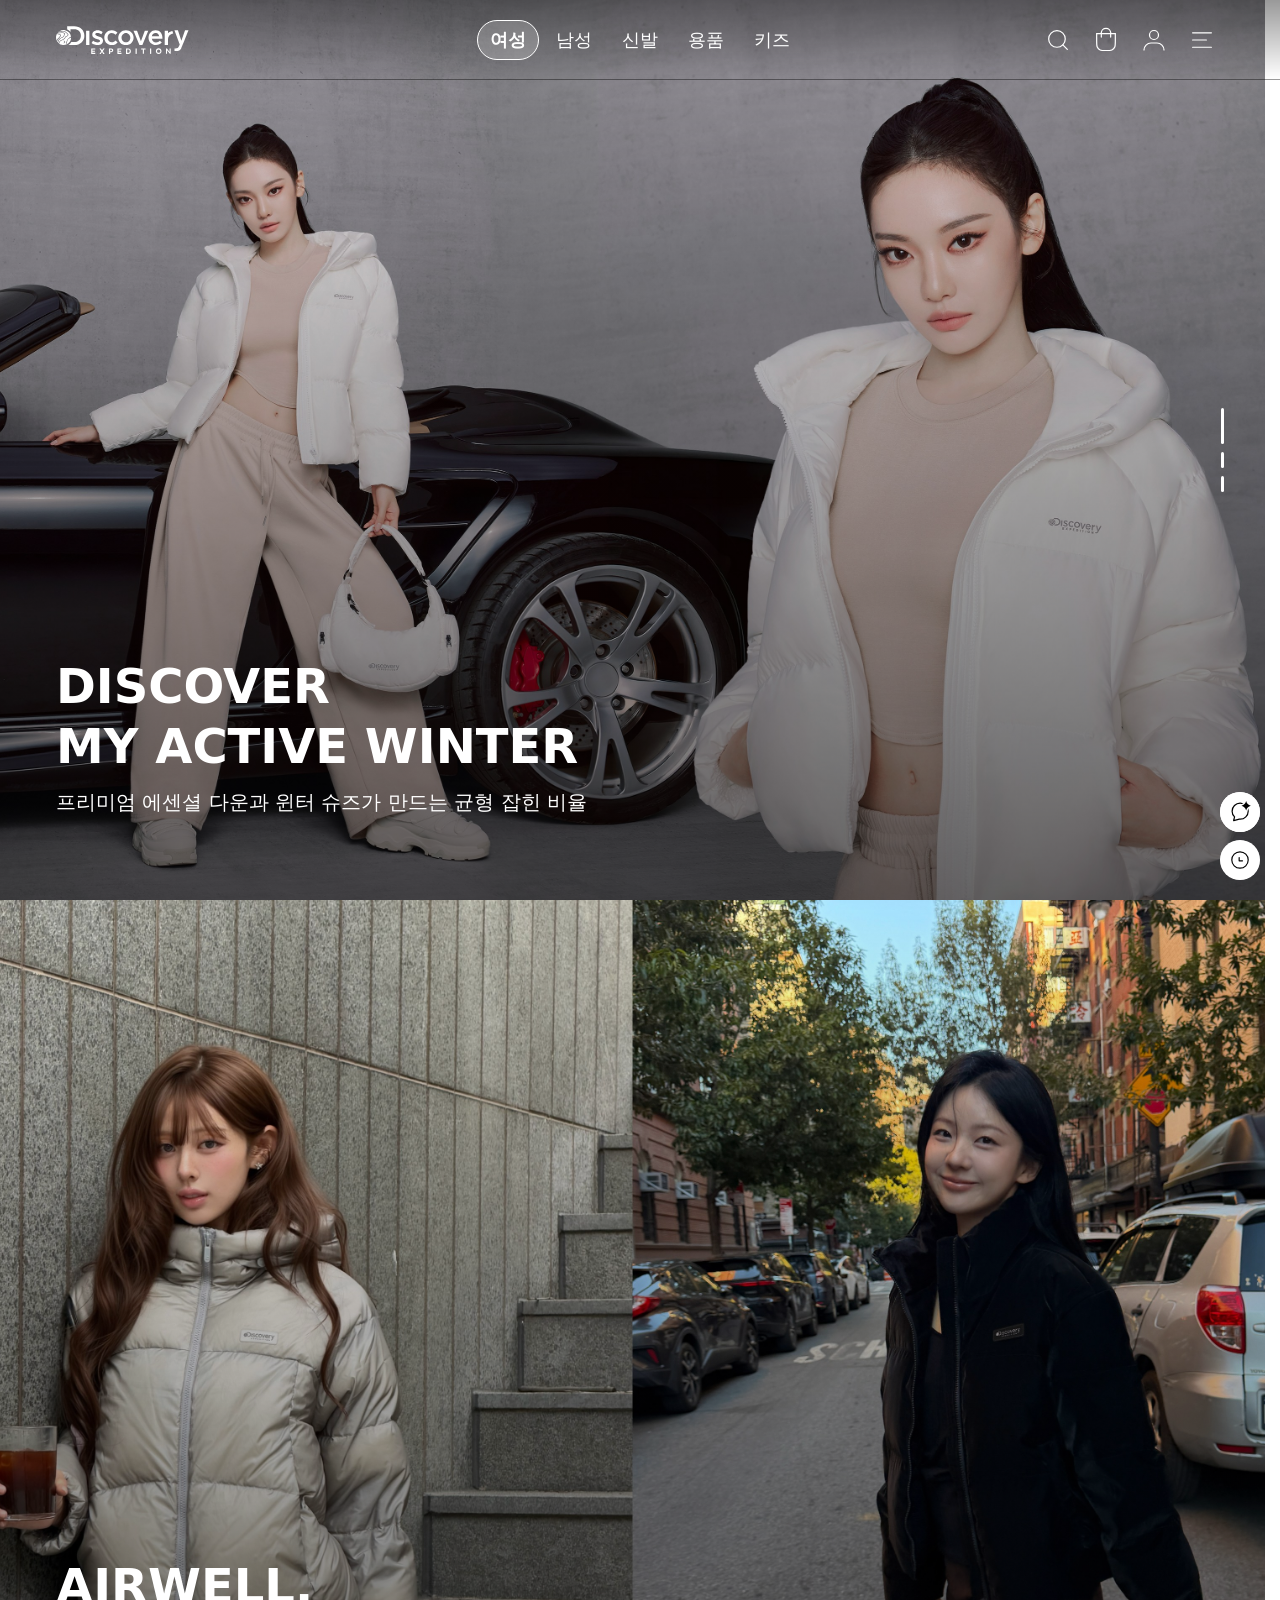
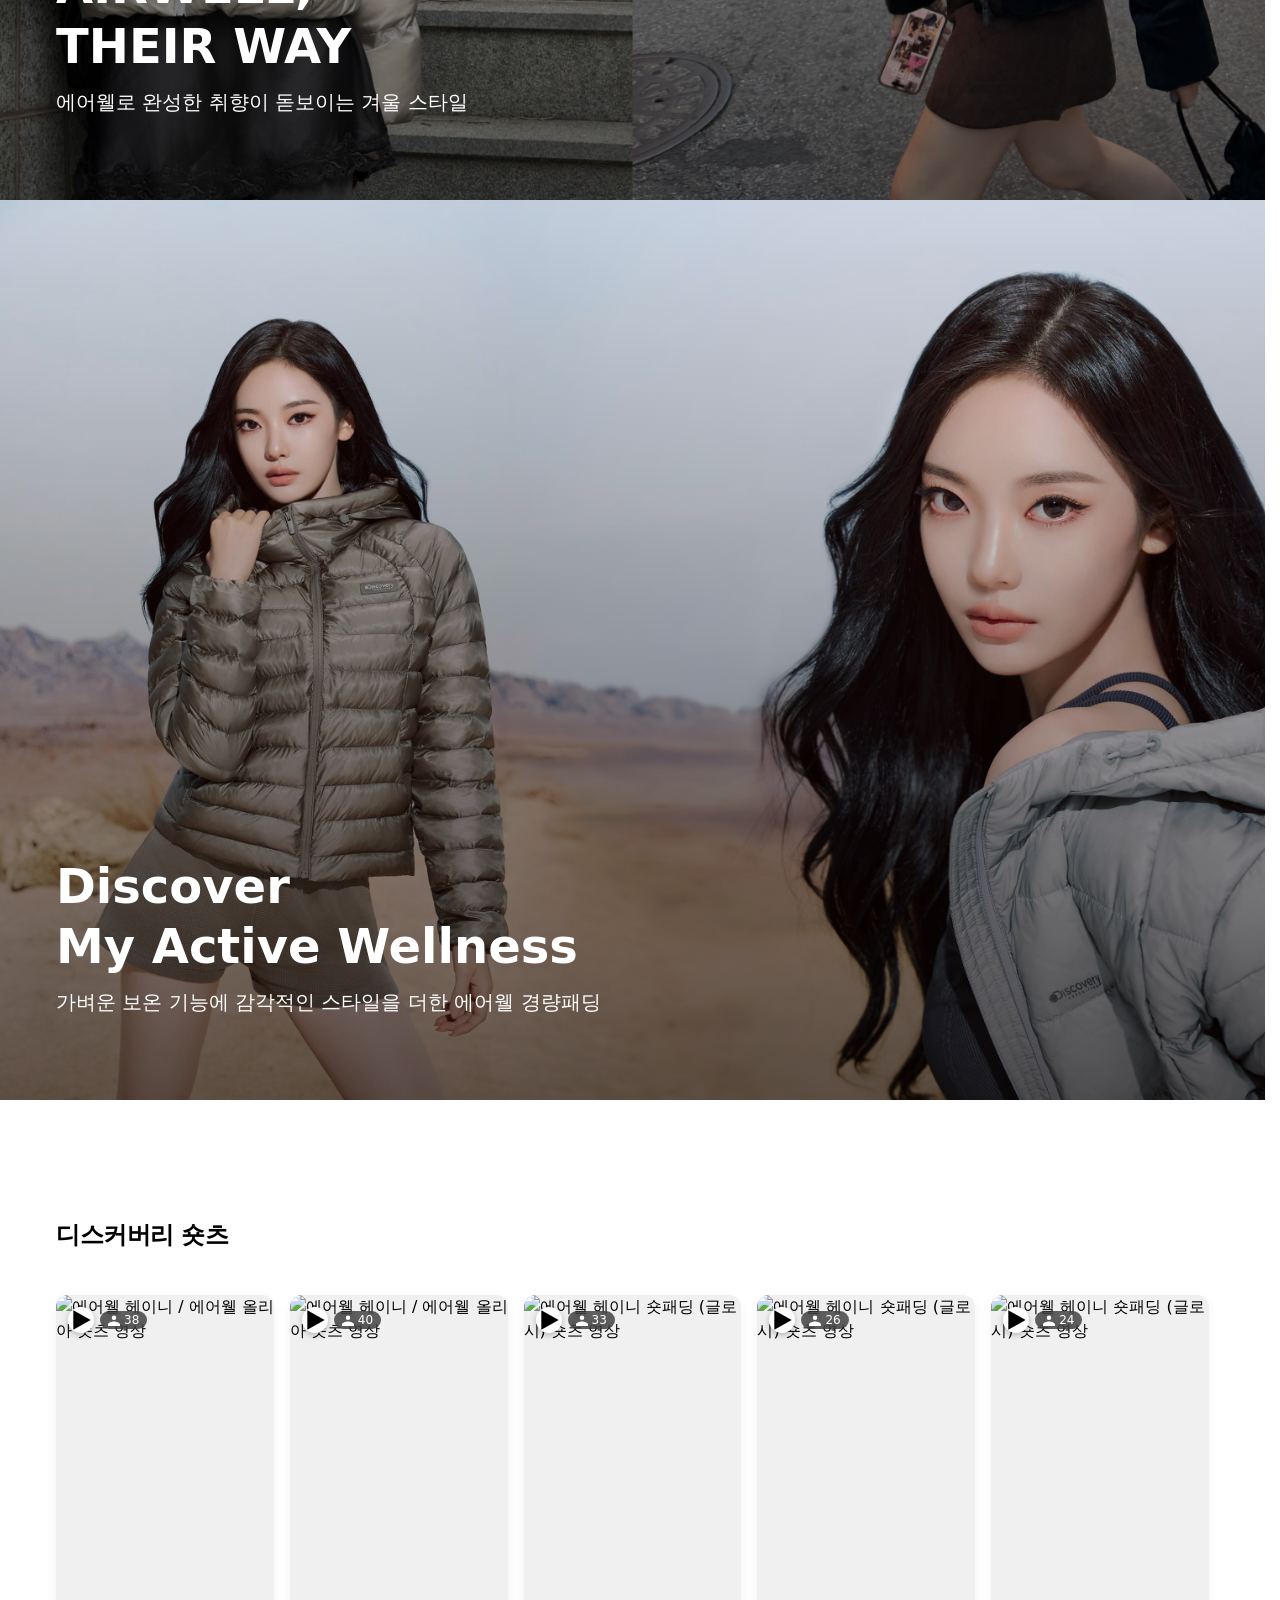
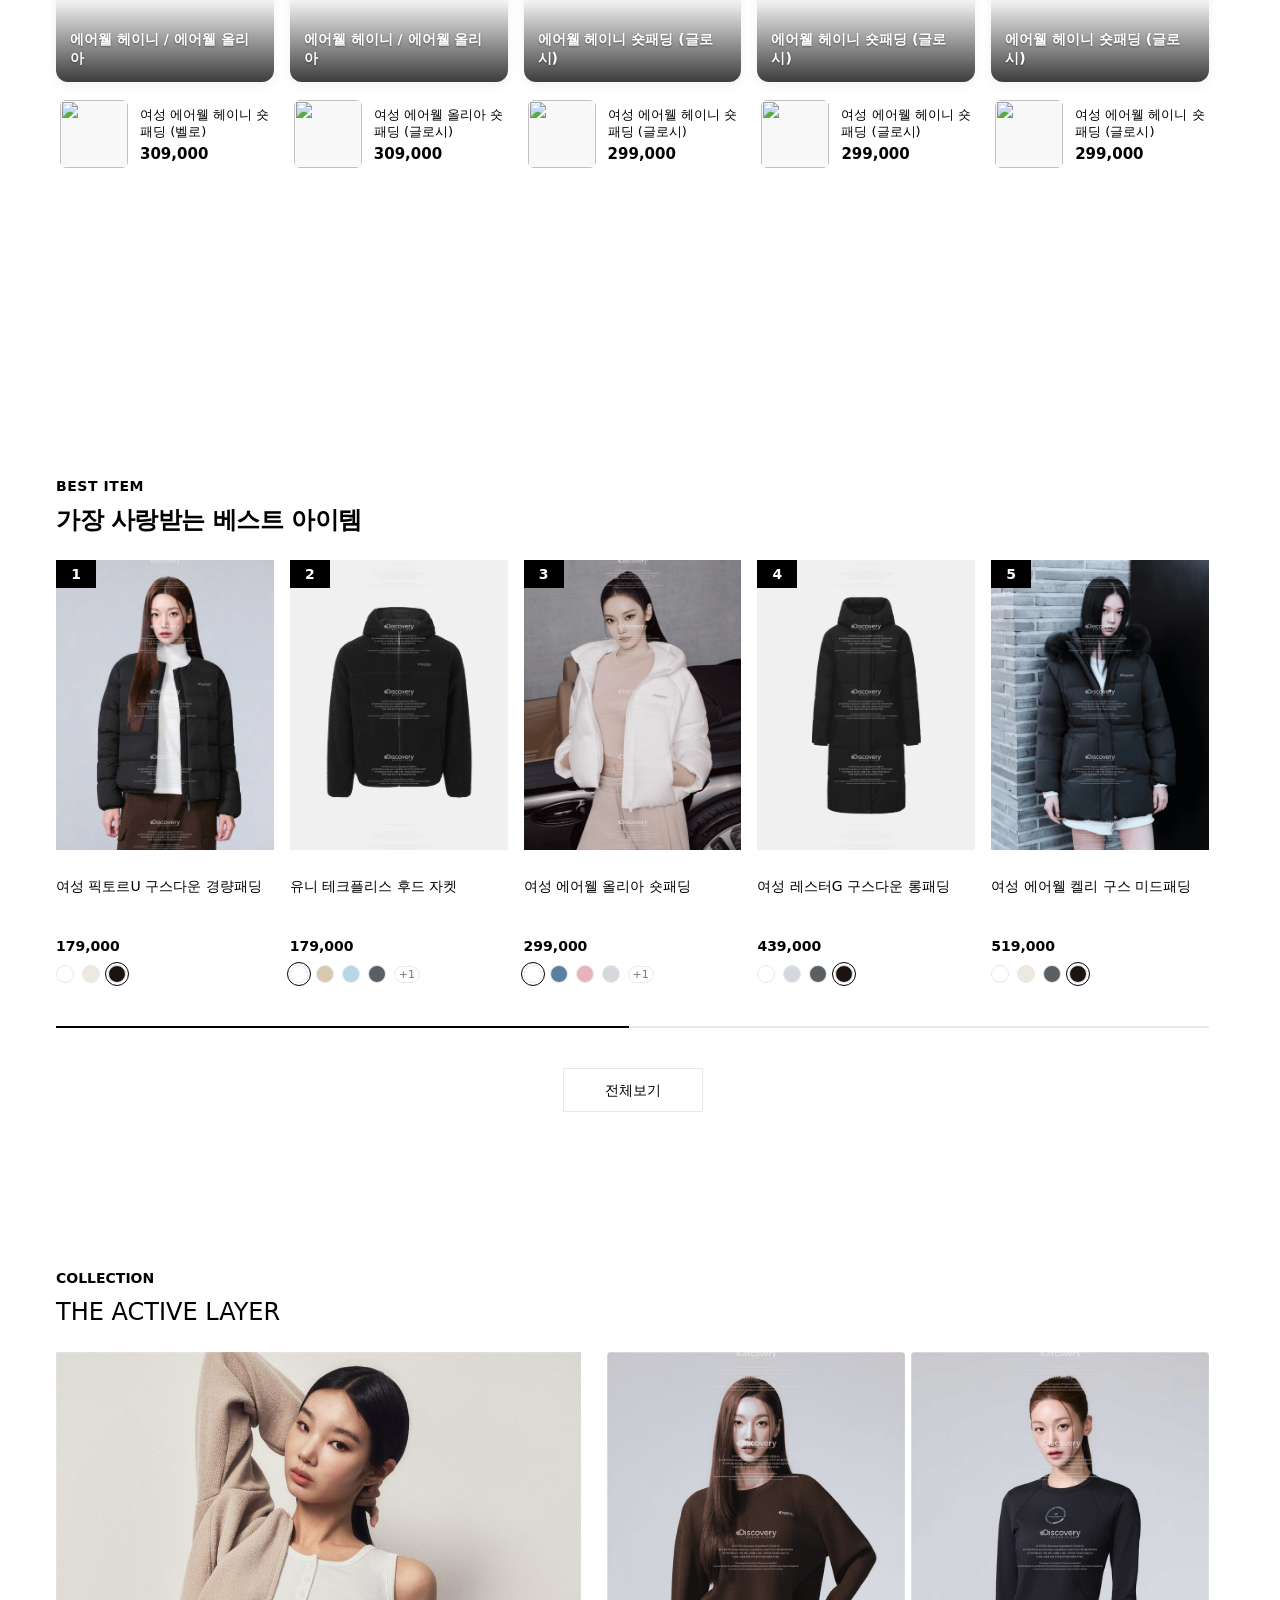
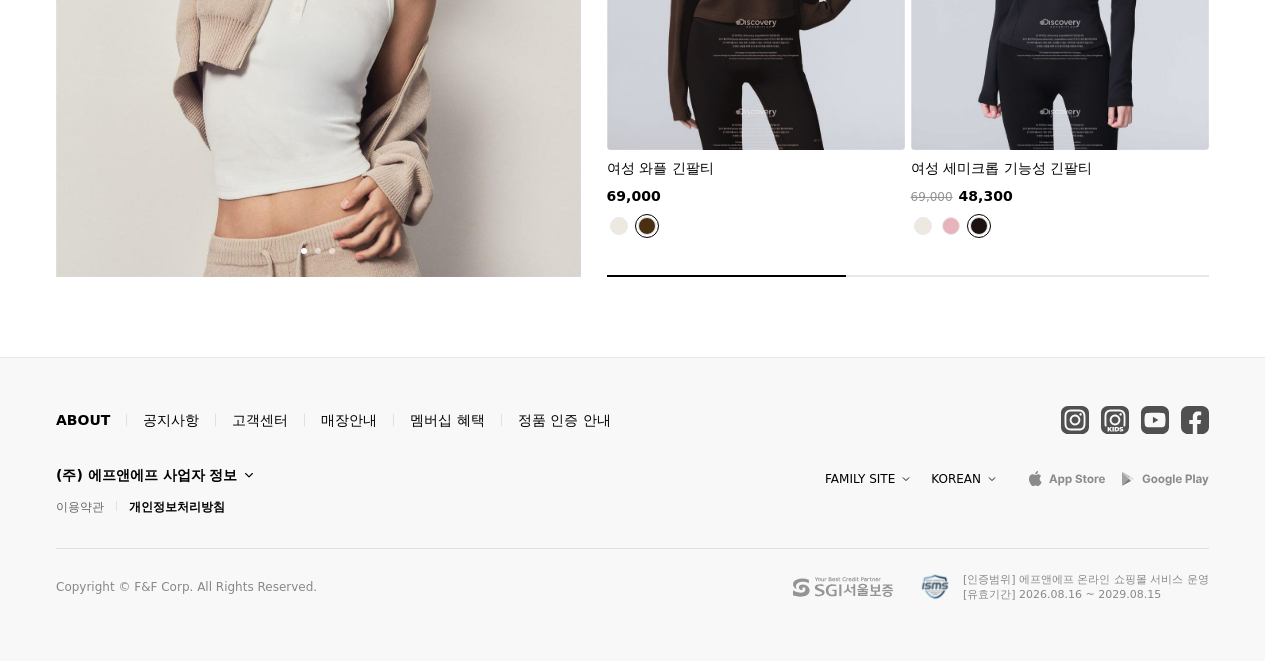
==== commit 7c39168f: "ss" ====
--- a/index.html
+++ b/index.html
@@ -676,6 +676,146 @@
         </div>
       </section>
     </main>
+
+    <footer class="outer-box outer-box--footer">
+      <div class="inner-box">
+        <div class="part-box part-box--column footer__container">
+          <!-- 1. 상단 바: 내비게이션 링크 + SNS/앱 -->
+          <div class="footer__top">
+            <nav class="footer__nav" aria-label="하단 메뉴">
+              <ul class="footer__nav-list">
+                <li class="footer__nav-item"><a class="footer__nav-link footer__nav-link--bold" href="#hero">ABOUT</a></li>
+                <li class="footer__nav-item"><a class="footer__nav-link" href="#hero">공지사항</a></li>
+                <li class="footer__nav-item"><a class="footer__nav-link" href="#hero">고객센터</a></li>
+                <li class="footer__nav-item"><a class="footer__nav-link" href="#hero">매장안내</a></li>
+                <li class="footer__nav-item"><a class="footer__nav-link" href="#hero">멤버십 혜택</a></li>
+                <li class="footer__nav-item"><a class="footer__nav-link" href="#hero">정품 인증 안내</a></li>
+              </ul>
+            </nav>
+
+            <div class="footer__top-extra">
+              <ul class="footer__sns" aria-label="공식 SNS">
+                <li><a class="footer__sns-link" href="https://www.instagram.com" target="_blank" rel="noopener noreferrer" aria-label="디스커버리 인스타그램 (새창)"><img src="./images/used/chanel-1.svg" alt="" width="28" height="28"></a></li>
+                <li><a class="footer__sns-link" href="https://www.instagram.com" target="_blank" rel="noopener noreferrer" aria-label="디스커버리 키즈 인스타그램 (새창)"><img src="./images/used/chanel-2.svg" alt="" width="28" height="28"></a></li>
+                <li><a class="footer__sns-link" href="https://www.youtube.com" target="_blank" rel="noopener noreferrer" aria-label="디스커버리 유튜브 (새창)"><img src="./images/used/chanel-3.svg" alt="" width="28" height="28"></a></li>
+                <li><a class="footer__sns-link" href="https://www.facebook.com" target="_blank" rel="noopener noreferrer" aria-label="디스커버리 페이스북 (새창)"><img src="./images/used/chanel-4.svg" alt="" width="28" height="28"></a></li>
+              </ul>
+              <a class="footer__app-link-mobile" href="#hero">디스커버리 APP &darr;</a>
+            </div>
+          </div>
+
+          <!-- 2. 중간 바: 회사정보 아코디언 + 이용약관 + 드롭다운/앱스토어 -->
+          <div class="footer__mid">
+            <div class="footer__company-wrap">
+              <button class="footer__accordion-trigger" type="button" aria-expanded="false" aria-controls="footer-company-info" data-js="footer-accordion-btn">
+                <span>(주) 에프앤에프 사업자 정보</span>
+                <svg class="footer__accordion-arrow" width="12" height="12" viewBox="0 0 16 16" fill="none" aria-hidden="true">
+                  <path d="M3.5 6L8 10.5L12.5 6" stroke="currentColor" stroke-width="1.5" stroke-linecap="round" stroke-linejoin="round"/>
+                </svg>
+              </button>
+
+              <!-- 회사 상세 정보 아코디언 -->
+              <div class="footer__company-detail" id="footer-company-info" hidden>
+                <address class="footer__address">
+                  <p>대표: 김창수 / 서울특별시 강남구 테헤란로8길 8</p>
+                  <p>사업자 등록번호: 153-81-02451 <a class="footer__biz-link" href="https://www.ftc.go.kr" target="_blank" rel="noopener noreferrer">사업자정보 확인</a></p>
+                  <p>통신판매업 신고번호 : 제2021-서울강남-03353호</p>
+                  <p>개인정보보호 책임자 : 류영석</p>
+                  <p>교환・반품 반송처 : 경기도 이천시 대월면 초지리 57 F&amp;F 물류센터 디스커버리 물류부</p>
+                  <p>고객센터 : <a class="footer__tel-link" href="tel:080-820-8802">080-820-8802</a> / 운영시간 : 평일 오전 9시 ~ 오후 6시(토/일/공휴일 휴무)</p>
+                </address>
+              </div>
+
+              <!-- 이용약관 및 개인정보처리방침 -->
+              <div class="footer__terms-row">
+                <ul class="footer__terms-list">
+                  <li class="footer__terms-item"><a class="footer__terms-link" href="#hero">이용약관</a></li>
+                  <li class="footer__terms-item"><a class="footer__terms-link footer__terms-link--bold" href="#hero">개인정보처리방침</a></li>
+                </ul>
+
+                <!-- 모바일 전용 언어 선택기 -->
+                <div class="footer__lang-mobile">
+                  <div class="footer__select-box footer__select-box--lang">
+                    <button class="footer__select-btn" type="button" aria-haspopup="listbox" aria-expanded="false" data-js="footer-lang-btn">
+                      <span class="footer__lang-current">KOREAN</span>
+                      <svg class="footer__select-arrow" width="10" height="10" viewBox="0 0 16 16" fill="none" aria-hidden="true">
+                        <path d="M3.5 6L8 10.5L12.5 6" stroke="currentColor" stroke-width="1.5" stroke-linecap="round" stroke-linejoin="round"/>
+                      </svg>
+                    </button>
+                    <ul class="footer__dropdown-list" role="listbox" hidden data-js="footer-lang-list">
+                      <li role="option"><button class="footer__dropdown-item footer__dropdown-item--active" type="button" data-lang="KOREAN">KOREAN</button></li>
+                      <li role="option"><button class="footer__dropdown-item" type="button" data-lang="ENGLISH">ENGLISH</button></li>
+                    </ul>
+                  </div>
+                </div>
+              </div>
+            </div>
+
+            <!-- 데스크탑 우측 드롭다운 및 앱 다운로드 -->
+            <div class="footer__dropdowns">
+              <div class="footer__select-box" data-js="footer-family-box">
+                <button class="footer__select-btn" type="button" aria-haspopup="listbox" aria-expanded="false" data-js="footer-family-btn">
+                  <span>FAMILY SITE</span>
+                  <svg class="footer__select-arrow" width="10" height="10" viewBox="0 0 16 16" fill="none" aria-hidden="true">
+                    <path d="M3.5 6L8 10.5L12.5 6" stroke="currentColor" stroke-width="1.5" stroke-linecap="round" stroke-linejoin="round"/>
+                  </svg>
+                </button>
+                <ul class="footer__dropdown-list" role="listbox" hidden data-js="footer-family-list">
+                  <li role="option"><a class="footer__dropdown-item" href="https://www.mlb-korea.com" target="_blank" rel="noopener noreferrer">MLB</a></li>
+                  <li role="option"><a class="footer__dropdown-item" href="https://www.mlb-korea.com" target="_blank" rel="noopener noreferrer">MLB KIDS</a></li>
+                  <li role="option"><a class="footer__dropdown-item" href="https://www.duvetica.co.kr" target="_blank" rel="noopener noreferrer">DUVETICA</a></li>
+                  <li role="option"><a class="footer__dropdown-item" href="https://www.sergiotacchini.co.kr" target="_blank" rel="noopener noreferrer">SERGIO TACCHINI</a></li>
+                  <li role="option"><a class="footer__dropdown-item" href="https://www.supra-korea.com" target="_blank" rel="noopener noreferrer">SUPRA</a></li>
+                  <li role="option"><a class="footer__dropdown-item" href="https://www.banilaco.com" target="_blank" rel="noopener noreferrer">BANILA CO</a></li>
+                  <li role="option"><a class="footer__dropdown-item" href="https://www.collected.co.kr" target="_blank" rel="noopener noreferrer">COLLECTED</a></li>
+                  <li role="option"><a class="footer__dropdown-item" href="https://www.fnf.co.kr" target="_blank" rel="noopener noreferrer">F&amp;F</a></li>
+                </ul>
+              </div>
+
+              <div class="footer__select-box footer__select-box--lang" data-js="footer-lang-box">
+                <button class="footer__select-btn" type="button" aria-haspopup="listbox" aria-expanded="false" data-js="footer-lang-btn">
+                  <span class="footer__lang-current">KOREAN</span>
+                  <svg class="footer__select-arrow" width="10" height="10" viewBox="0 0 16 16" fill="none" aria-hidden="true">
+                    <path d="M3.5 6L8 10.5L12.5 6" stroke="currentColor" stroke-width="1.5" stroke-linecap="round" stroke-linejoin="round"/>
+                  </svg>
+                </button>
+                <ul class="footer__dropdown-list" role="listbox" hidden data-js="footer-lang-list">
+                  <li role="option"><button class="footer__dropdown-item footer__dropdown-item--active" type="button" data-lang="KOREAN">KOREAN</button></li>
+                  <li role="option"><button class="footer__dropdown-item" type="button" data-lang="ENGLISH">ENGLISH</button></li>
+                </ul>
+              </div>
+
+              <div class="footer__apps">
+                <a class="footer__app-btn" href="https://apps.apple.com" target="_blank" rel="noopener noreferrer" aria-label="App Store 다운로드 (새창)">
+                  <img src="./images/used/App_store.63996c51.svg" alt="App Store" height="20">
+                </a>
+                <a class="footer__app-btn" href="https://play.google.com" target="_blank" rel="noopener noreferrer" aria-label="Google Play 다운로드 (새창)">
+                  <img src="./images/used/Google_store.9d4f89dd.svg" alt="Google Play" height="20">
+                </a>
+              </div>
+            </div>
+          </div>
+
+          <!-- 3. 하단 바: 카피라이트 + SGI보증 + ISMS 인증 -->
+          <div class="footer__bottom">
+            <p class="footer__copyright">Copyright &copy; F&amp;F Corp. All Rights Reserved.</p>
+
+            <div class="footer__cert-wrap">
+              <div class="footer__cert-sgi">
+                <img src="./images/used/sgi_korci.svg" alt="SGI서울보증" height="20">
+              </div>
+              <div class="footer__cert-isms">
+                <img class="footer__isms-logo" src="./images/used/icon-isms.svg" alt="ISMS 인증" width="36" height="30">
+                <div class="footer__isms-texts">
+                  <p>[인증범위] 에프앤에프 온라인 쇼핑몰 서비스 운영</p>
+                  <p>[유효기간] 2026.08.16 ~ 2029.08.15</p>
+                </div>
+              </div>
+            </div>
+          </div>
+        </div>
+      </div>
+    </footer>
 
     <nav class="hero__pagination" aria-label="프로모션 슬라이드 선택">
       <button class="hero__pagination-item hero__pagination-item--active" type="button" aria-label="1번 슬라이드로 이동: DISCOVER MY ACTIVE WINTER" aria-current="true" data-index="0"></button>
--- a/css/main.css
+++ b/css/main.css
@@ -11,4 +11,5 @@
 @import "./components/shorts.css";
 @import "./components/best-item.css";
 @import "./components/collection.css";
+@import "./components/footer.css";
 @import "./utilities.css";
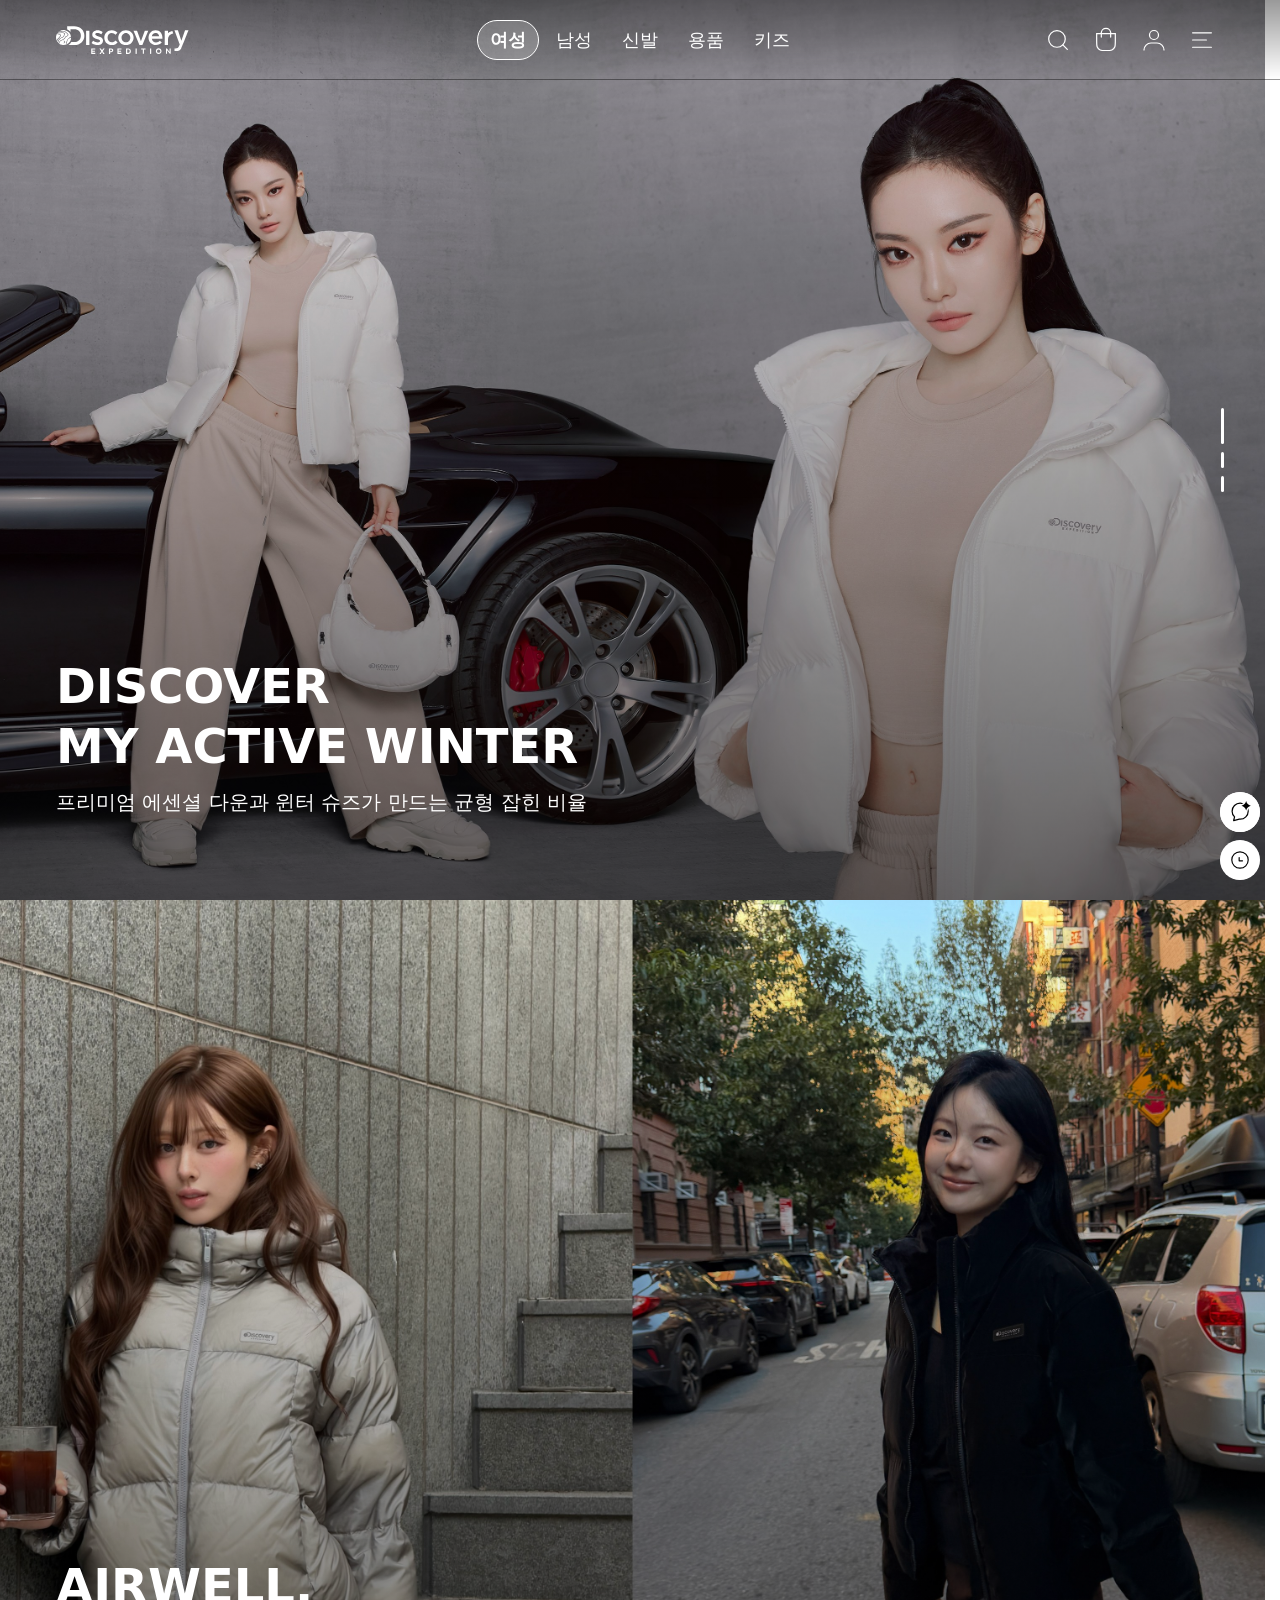
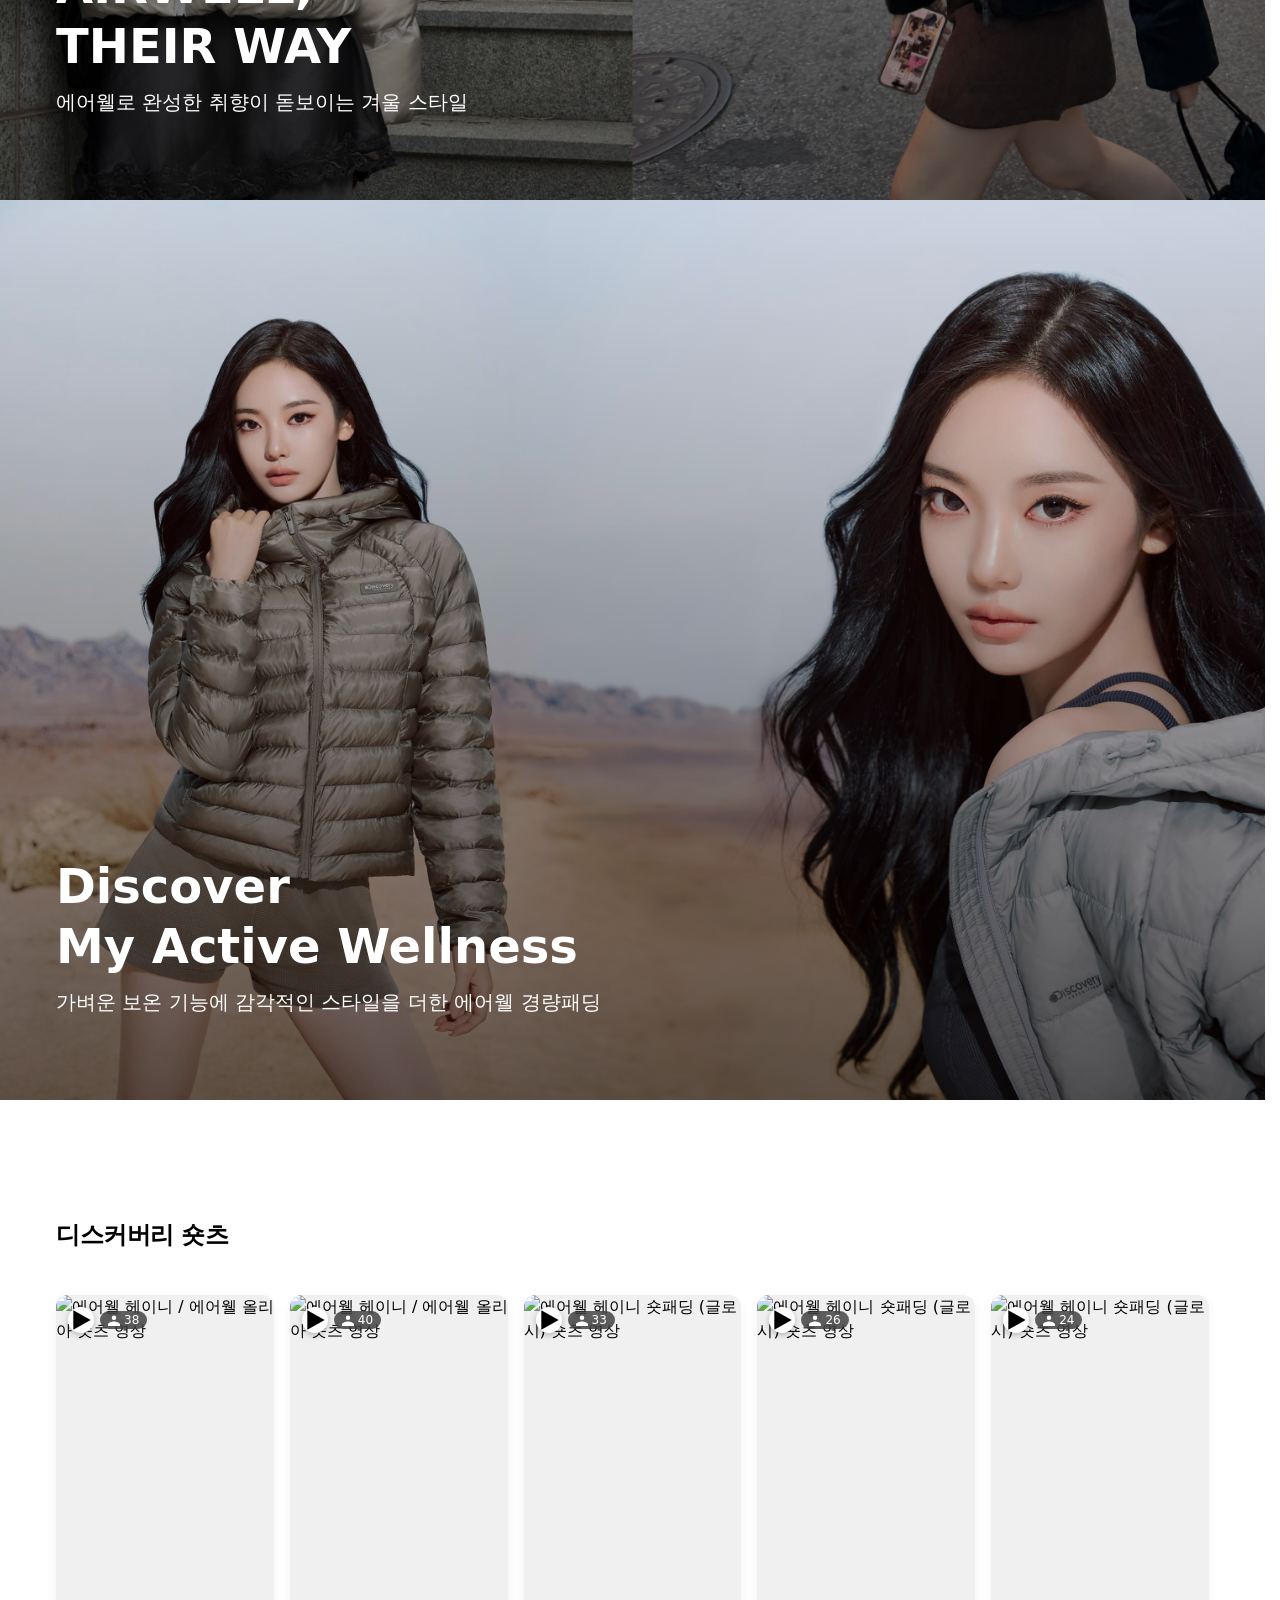
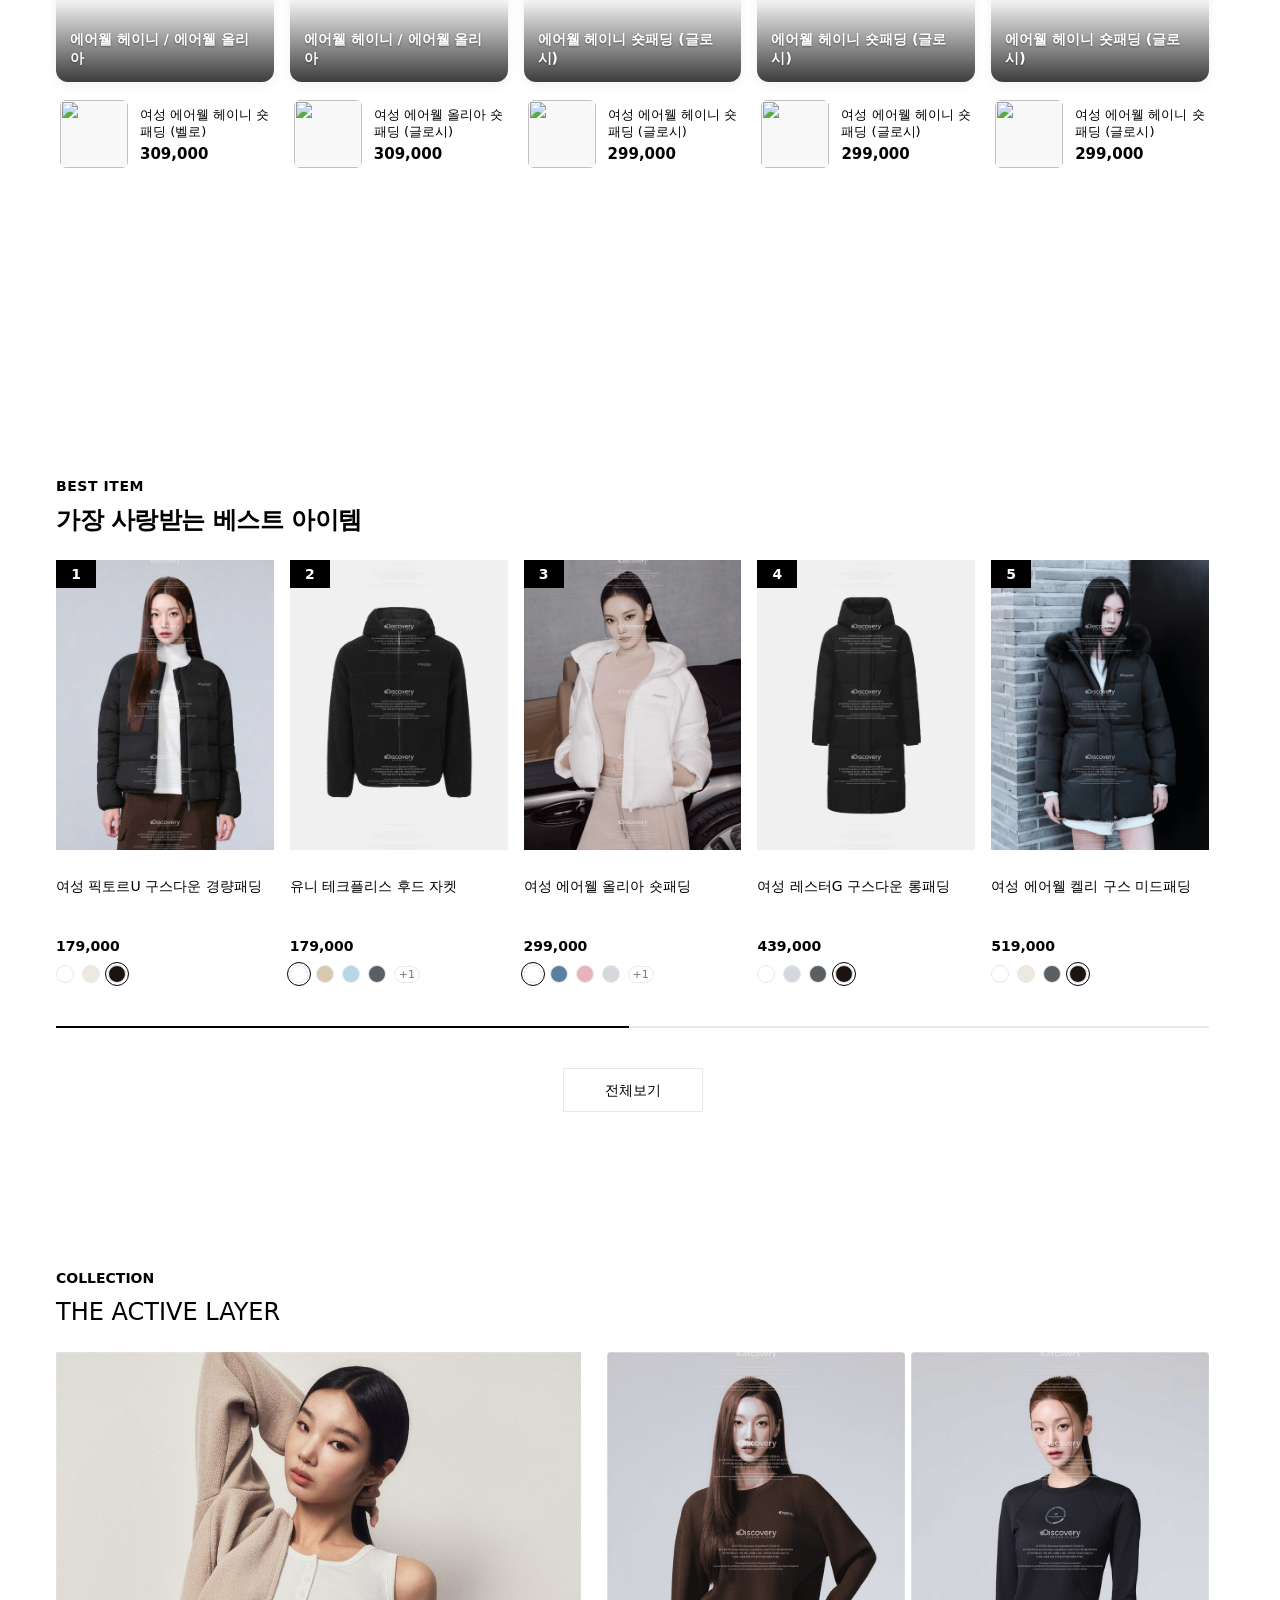
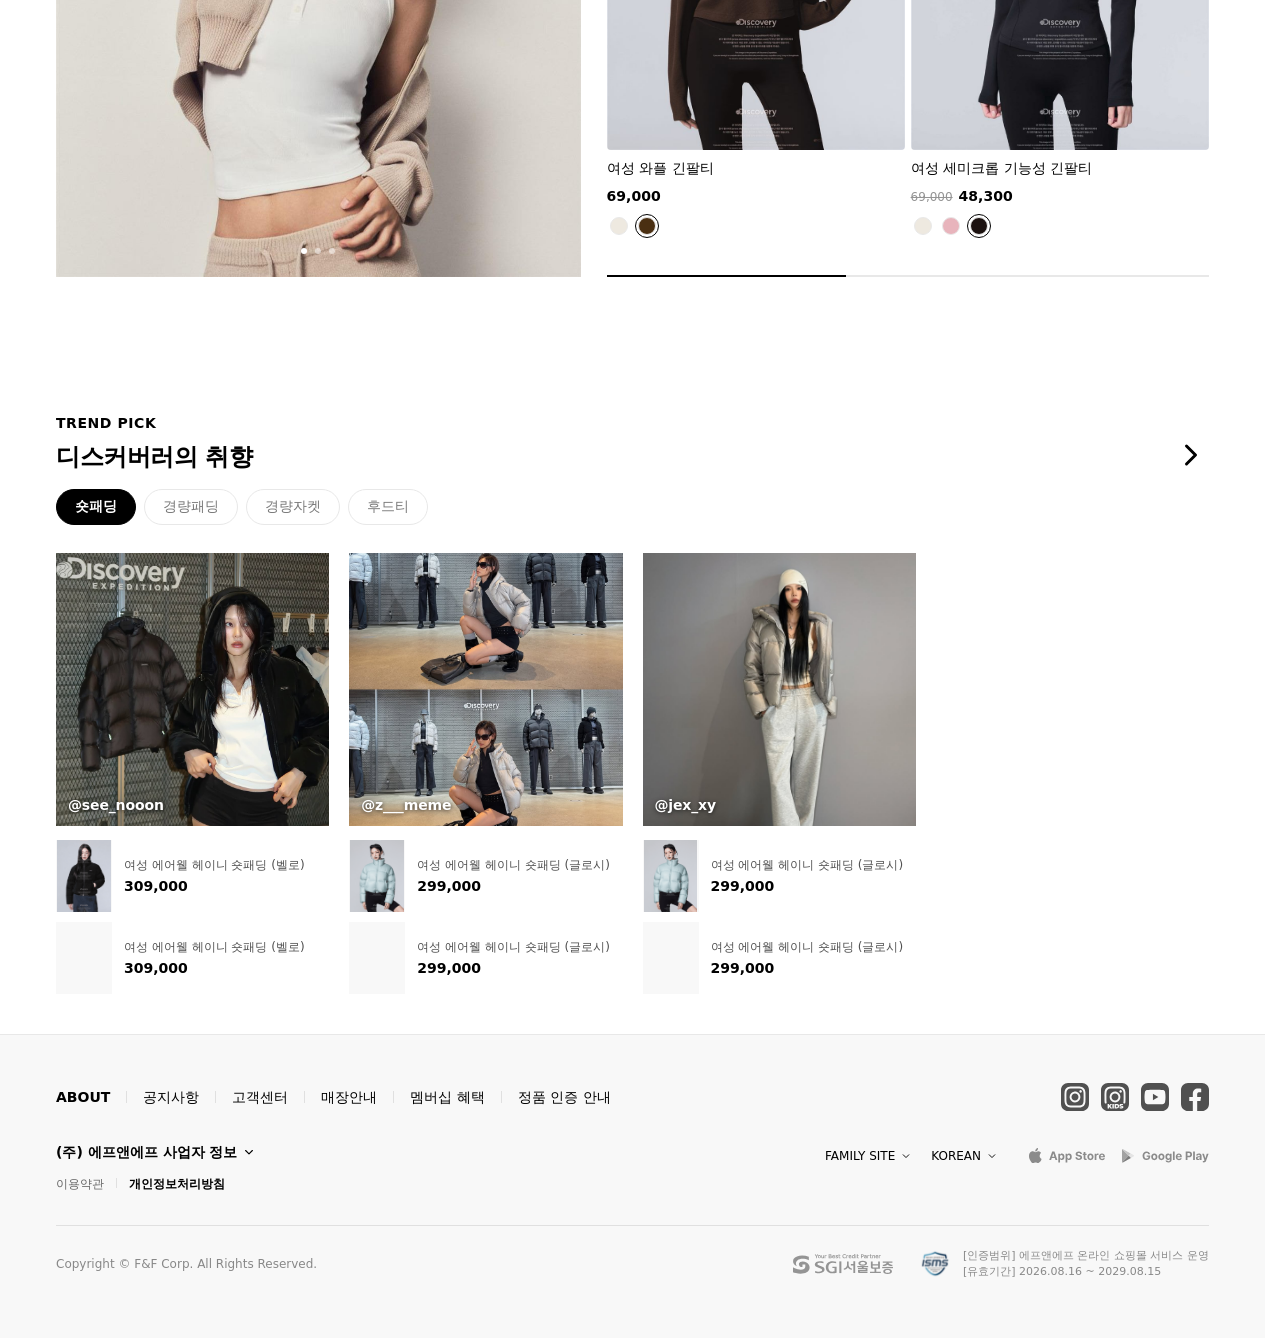
==== commit 70860032: "ss" ====
--- a/index.html
+++ b/index.html
@@ -670,6 +670,126 @@
                   </div>
                 </div>
                 <div class="swiper-scrollbar" data-js="collection-scrollbar"></div>
+              </div>
+            </div>
+          </div>
+        </div>
+      </section>
+
+      <!-- TREND PICK SECTION -->
+      <section class="outer-box section-trend-pick" id="trend-pick" aria-labelledby="trend-pick-heading">
+        <div class="inner-box section-trend-pick__inner">
+          <div class="part-box section-trend-pick__header">
+            <div class="section-trend-pick__top">
+              <div class="section-trend-pick__title-group">
+                <span class="section-trend-pick__eyebrow">TREND PICK</span>
+                <h2 id="trend-pick-heading" class="section-trend-pick__title">디스커버러의 취향</h2>
+              </div>
+              <a href="/brand/style-pick/discoverer-picks" class="section-trend-pick__more-link" aria-label="디스커버러의 취향 더보기">
+                <svg width="24" height="24" viewBox="0 0 24 24" fill="none" stroke="currentColor" stroke-width="2" stroke-linecap="round" stroke-linejoin="round" aria-hidden="true">
+                  <polyline points="9 18 15 12 9 6"></polyline>
+                </svg>
+              </a>
+            </div>
+
+            <nav class="section-trend-pick__tabs" role="tablist" aria-label="트렌드 픽 카테고리">
+              <button type="button" role="tab" class="section-trend-pick__tab is-active" aria-selected="true" data-category="숏패딩">숏패딩</button>
+              <button type="button" role="tab" class="section-trend-pick__tab" aria-selected="false" data-category="경량패딩">경량패딩</button>
+              <button type="button" role="tab" class="section-trend-pick__tab" aria-selected="false" data-category="경량자켓">경량자켓</button>
+              <button type="button" role="tab" class="section-trend-pick__tab" aria-selected="false" data-category="후드티">후드티</button>
+            </nav>
+          </div>
+
+          <div class="part-box section-trend-pick__content">
+            <div class="swiper trend-pick-swiper">
+              <div class="swiper-wrapper" id="trend-pick-track">
+                <!-- Initial static fallback cards (숏패딩 3 picks) -->
+                <article class="swiper-slide trend-card">
+                  <div class="trend-card__photo-box">
+                    <a href="/brand/style-pick/discoverer-picks/3568" class="trend-card__photo-link" aria-label="@see_nooon 스타일 픽 상세보기">
+                      <img src="./images/used/trend/pick-3568.jpg" alt="@see_nooon 스타일 이미지" class="trend-card__photo" loading="lazy" width="400" height="400">
+                    </a>
+                    <span class="trend-card__username">@see_nooon</span>
+                  </div>
+                  <div class="trend-card__products">
+                    <a href="/product-detail/DWDJ9G166-BKS" class="trend-prod" aria-label="여성 에어웰 헤이니 숏패딩 (벨로) 상세보기">
+                      <div class="trend-prod__thumb-wrap">
+                        <img src="./images/used/trend/prod-DWDJ9G166-BKS.png" alt="여성 에어웰 헤이니 숏패딩 (벨로) 상품 썸네일" class="trend-prod__thumb" loading="lazy" width="56" height="72">
+                      </div>
+                      <div class="trend-prod__info">
+                        <strong class="trend-prod__name">여성 에어웰 헤이니 숏패딩 (벨로)</strong>
+                        <span class="trend-prod__price">309,000</span>
+                      </div>
+                    </a>
+                    <a href="/product-detail/DWDJ9G166-IVS" class="trend-prod" aria-label="여성 에어웰 헤이니 숏패딩 (벨로) 상세보기">
+                      <div class="trend-prod__thumb-wrap">
+                        <img src="./images/used/trend/prod-DWDJ9G166-IVS.png" alt="여성 에어웰 헤이니 숏패딩 (벨로) 상품 썸네일" class="trend-prod__thumb" loading="lazy" width="56" height="72">
+                      </div>
+                      <div class="trend-prod__info">
+                        <strong class="trend-prod__name">여성 에어웰 헤이니 숏패딩 (벨로)</strong>
+                        <span class="trend-prod__price">309,000</span>
+                      </div>
+                    </a>
+                  </div>
+                </article>
+
+                <article class="swiper-slide trend-card">
+                  <div class="trend-card__photo-box">
+                    <a href="/brand/style-pick/discoverer-picks/3569" class="trend-card__photo-link" aria-label="@z___meme 스타일 픽 상세보기">
+                      <img src="./images/used/trend/pick-3569.jpg" alt="@z___meme 스타일 이미지" class="trend-card__photo" loading="lazy" width="400" height="400">
+                    </a>
+                    <span class="trend-card__username">@z___meme</span>
+                  </div>
+                  <div class="trend-card__products">
+                    <a href="/product-detail/DWDJ9G266-EGS" class="trend-prod" aria-label="여성 에어웰 헤이니 숏패딩 (글로시) 상세보기">
+                      <div class="trend-prod__thumb-wrap">
+                        <img src="./images/used/trend/prod-DWDJ9G266-EGS.png" alt="여성 에어웰 헤이니 숏패딩 (글로시) 상품 썸네일" class="trend-prod__thumb" loading="lazy" width="56" height="72">
+                      </div>
+                      <div class="trend-prod__info">
+                        <strong class="trend-prod__name">여성 에어웰 헤이니 숏패딩 (글로시)</strong>
+                        <span class="trend-prod__price">299,000</span>
+                      </div>
+                    </a>
+                    <a href="/product-detail/DWDJ9G266-GRL" class="trend-prod" aria-label="여성 에어웰 헤이니 숏패딩 (글로시) 상세보기">
+                      <div class="trend-prod__thumb-wrap">
+                        <img src="./images/used/trend/prod-DWDJ9G266-GRL.png" alt="여성 에어웰 헤이니 숏패딩 (글로시) 상품 썸네일" class="trend-prod__thumb" loading="lazy" width="56" height="72">
+                      </div>
+                      <div class="trend-prod__info">
+                        <strong class="trend-prod__name">여성 에어웰 헤이니 숏패딩 (글로시)</strong>
+                        <span class="trend-prod__price">299,000</span>
+                      </div>
+                    </a>
+                  </div>
+                </article>
+
+                <article class="swiper-slide trend-card">
+                  <div class="trend-card__photo-box">
+                    <a href="/brand/style-pick/discoverer-picks/3570" class="trend-card__photo-link" aria-label="@jex_xy 스타일 픽 상세보기">
+                      <img src="./images/used/trend/pick-3570.jpg" alt="@jex_xy 스타일 이미지" class="trend-card__photo" loading="lazy" width="400" height="400">
+                    </a>
+                    <span class="trend-card__username">@jex_xy</span>
+                  </div>
+                  <div class="trend-card__products">
+                    <a href="/product-detail/DWDJ9G266-EGS" class="trend-prod" aria-label="여성 에어웰 헤이니 숏패딩 (글로시) 상세보기">
+                      <div class="trend-prod__thumb-wrap">
+                        <img src="./images/used/trend/prod-DWDJ9G266-EGS.png" alt="여성 에어웰 헤이니 숏패딩 (글로시) 상품 썸네일" class="trend-prod__thumb" loading="lazy" width="56" height="72">
+                      </div>
+                      <div class="trend-prod__info">
+                        <strong class="trend-prod__name">여성 에어웰 헤이니 숏패딩 (글로시)</strong>
+                        <span class="trend-prod__price">299,000</span>
+                      </div>
+                    </a>
+                    <a href="/product-detail/DWDJ9G266-IVS" class="trend-prod" aria-label="여성 에어웰 헤이니 숏패딩 (글로시) 상세보기">
+                      <div class="trend-prod__thumb-wrap">
+                        <img src="./images/used/trend/prod-DWDJ9G266-IVS.png" alt="여성 에어웰 헤이니 숏패딩 (글로시) 상품 썸네일" class="trend-prod__thumb" loading="lazy" width="56" height="72">
+                      </div>
+                      <div class="trend-prod__info">
+                        <strong class="trend-prod__name">여성 에어웰 헤이니 숏패딩 (글로시)</strong>
+                        <span class="trend-prod__price">299,000</span>
+                      </div>
+                    </a>
+                  </div>
+                </article>
               </div>
             </div>
           </div>
--- a/css/main.css
+++ b/css/main.css
@@ -11,5 +11,6 @@
 @import "./components/shorts.css";
 @import "./components/best-item.css";
 @import "./components/collection.css";
+@import "./components/trend-pick.css";
 @import "./components/footer.css";
 @import "./utilities.css";
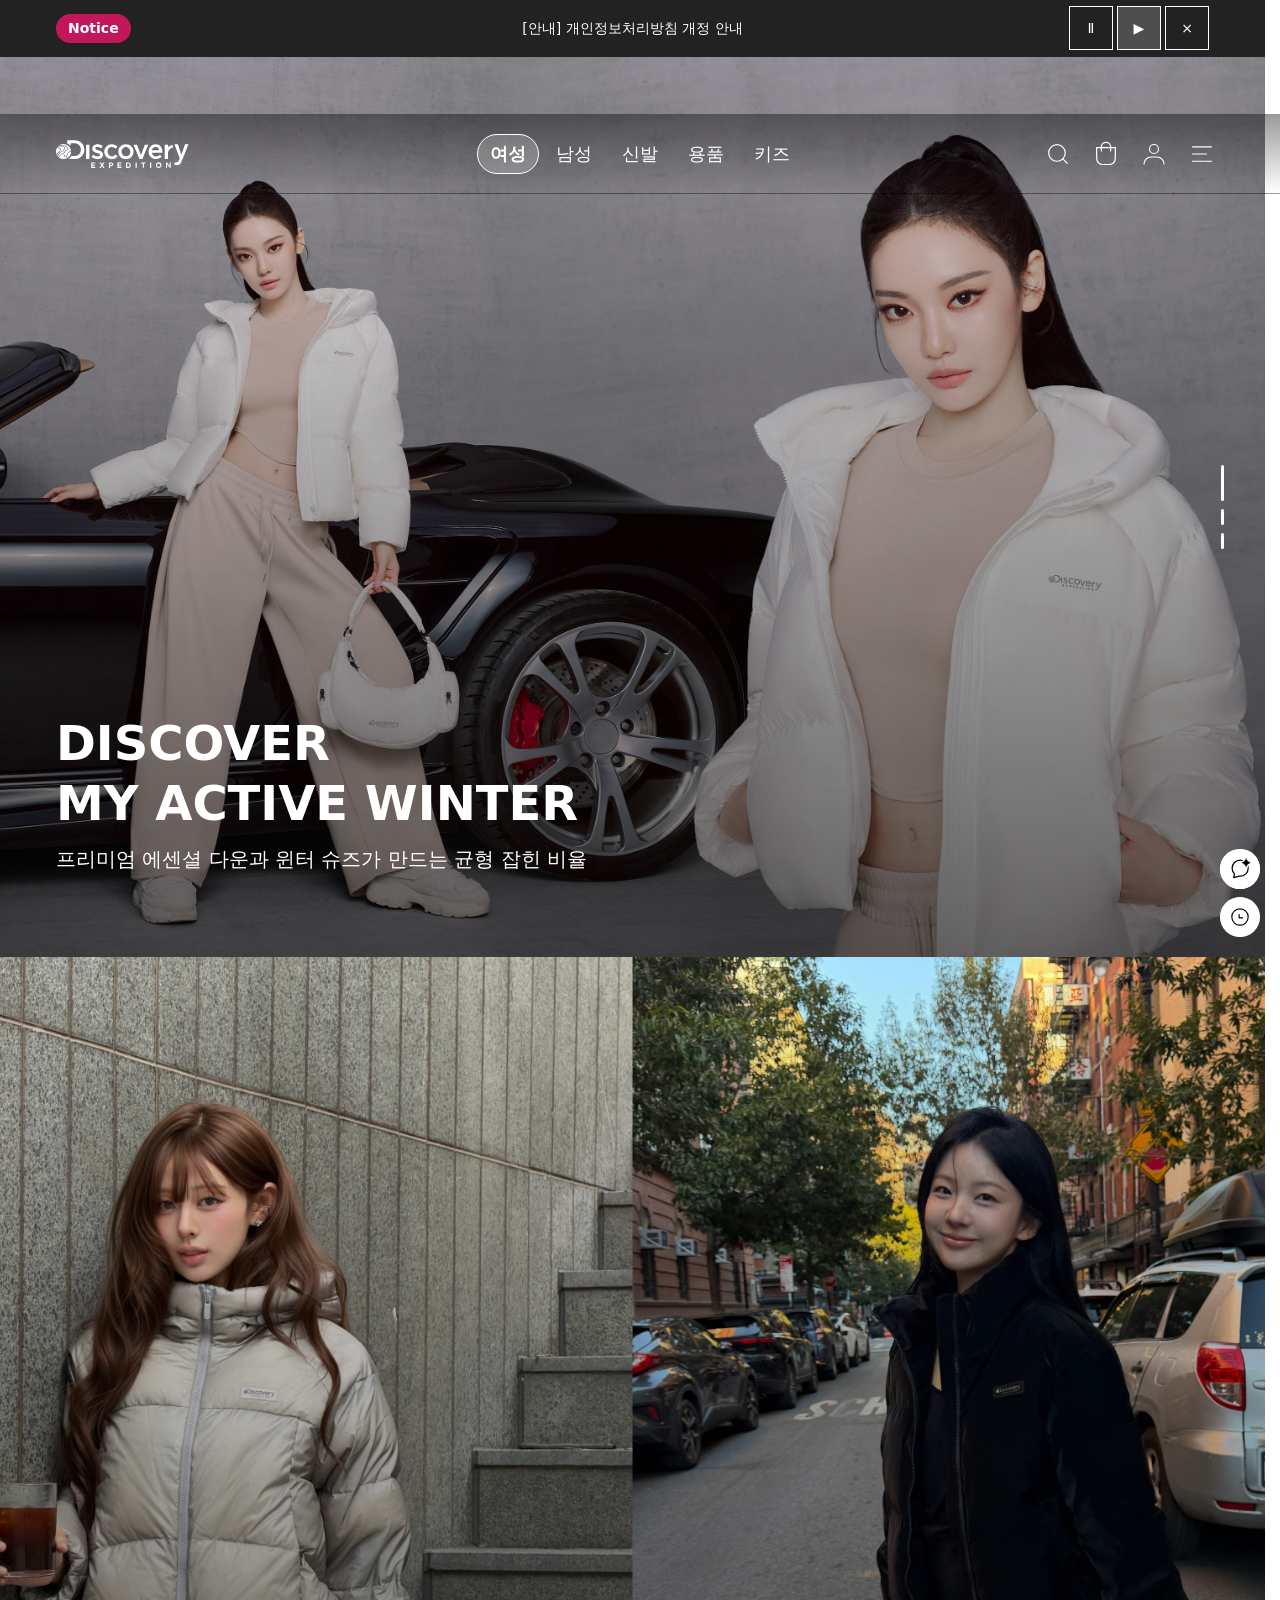
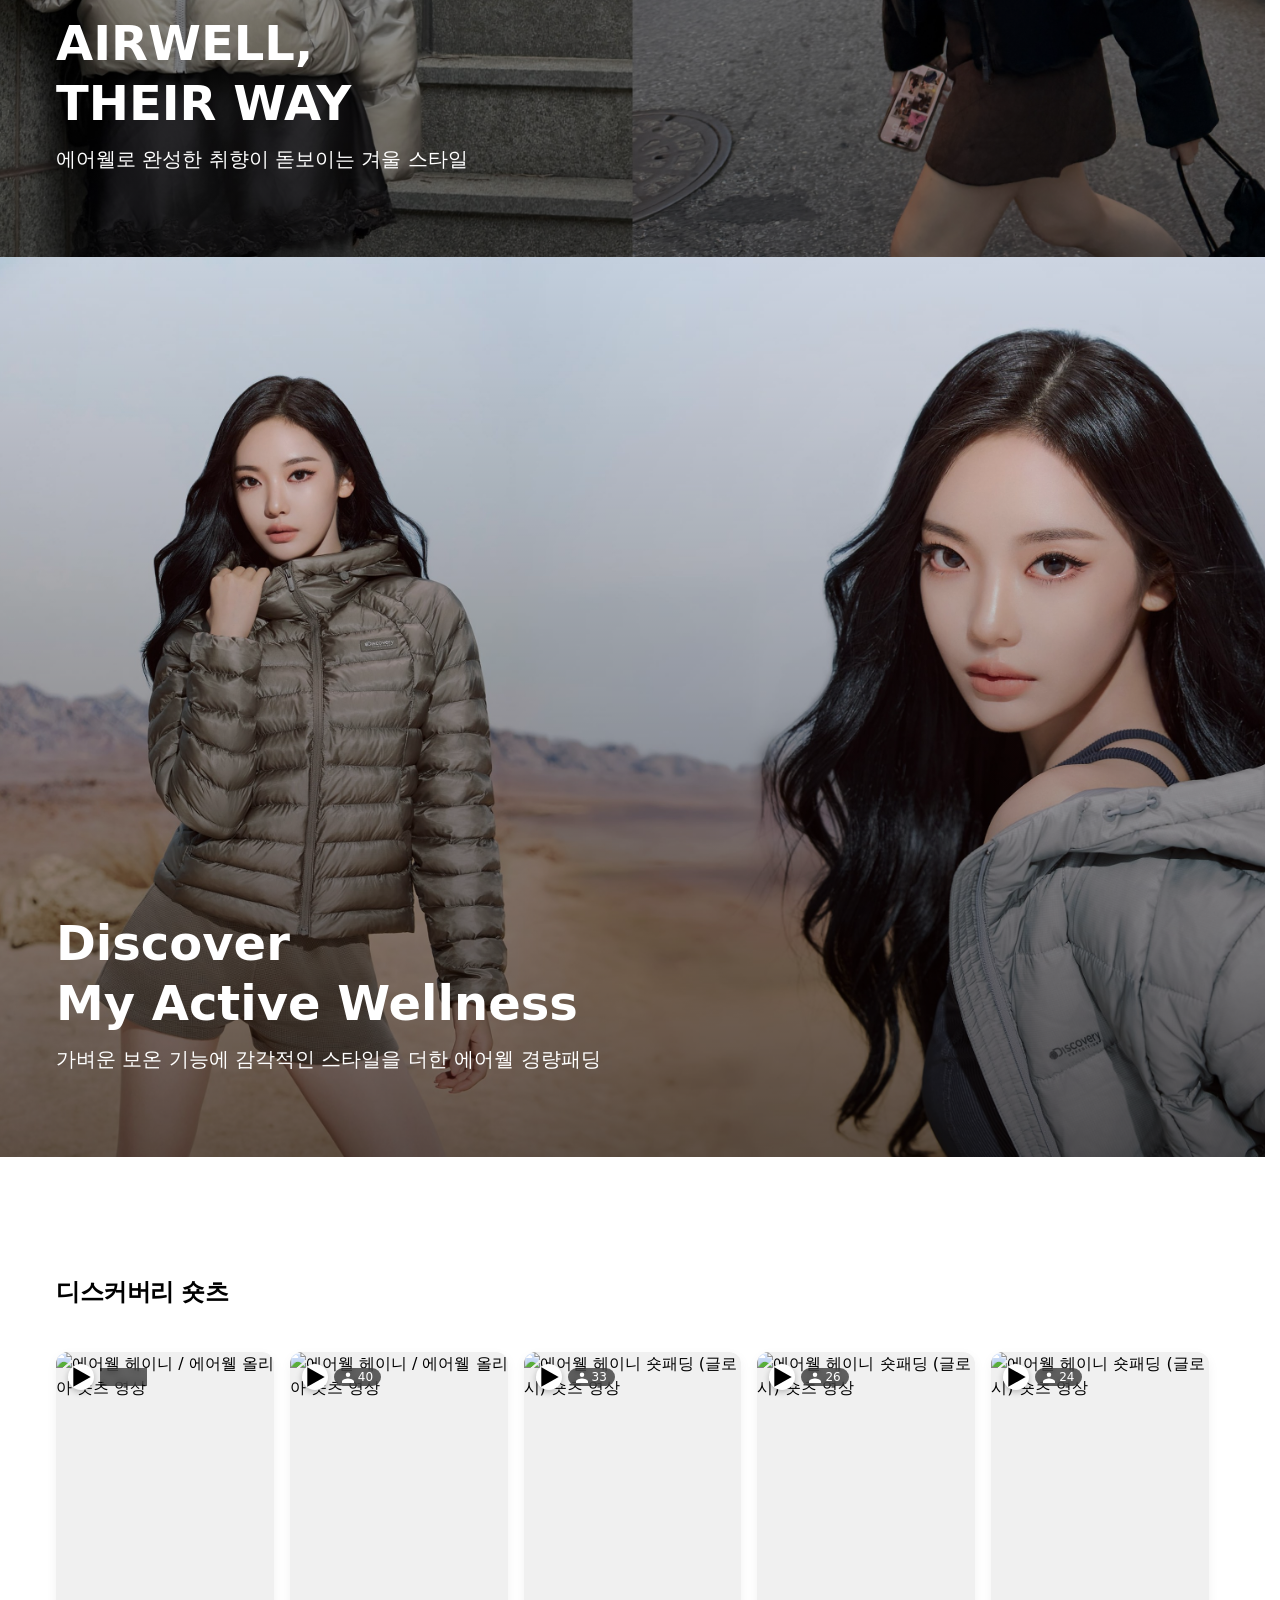
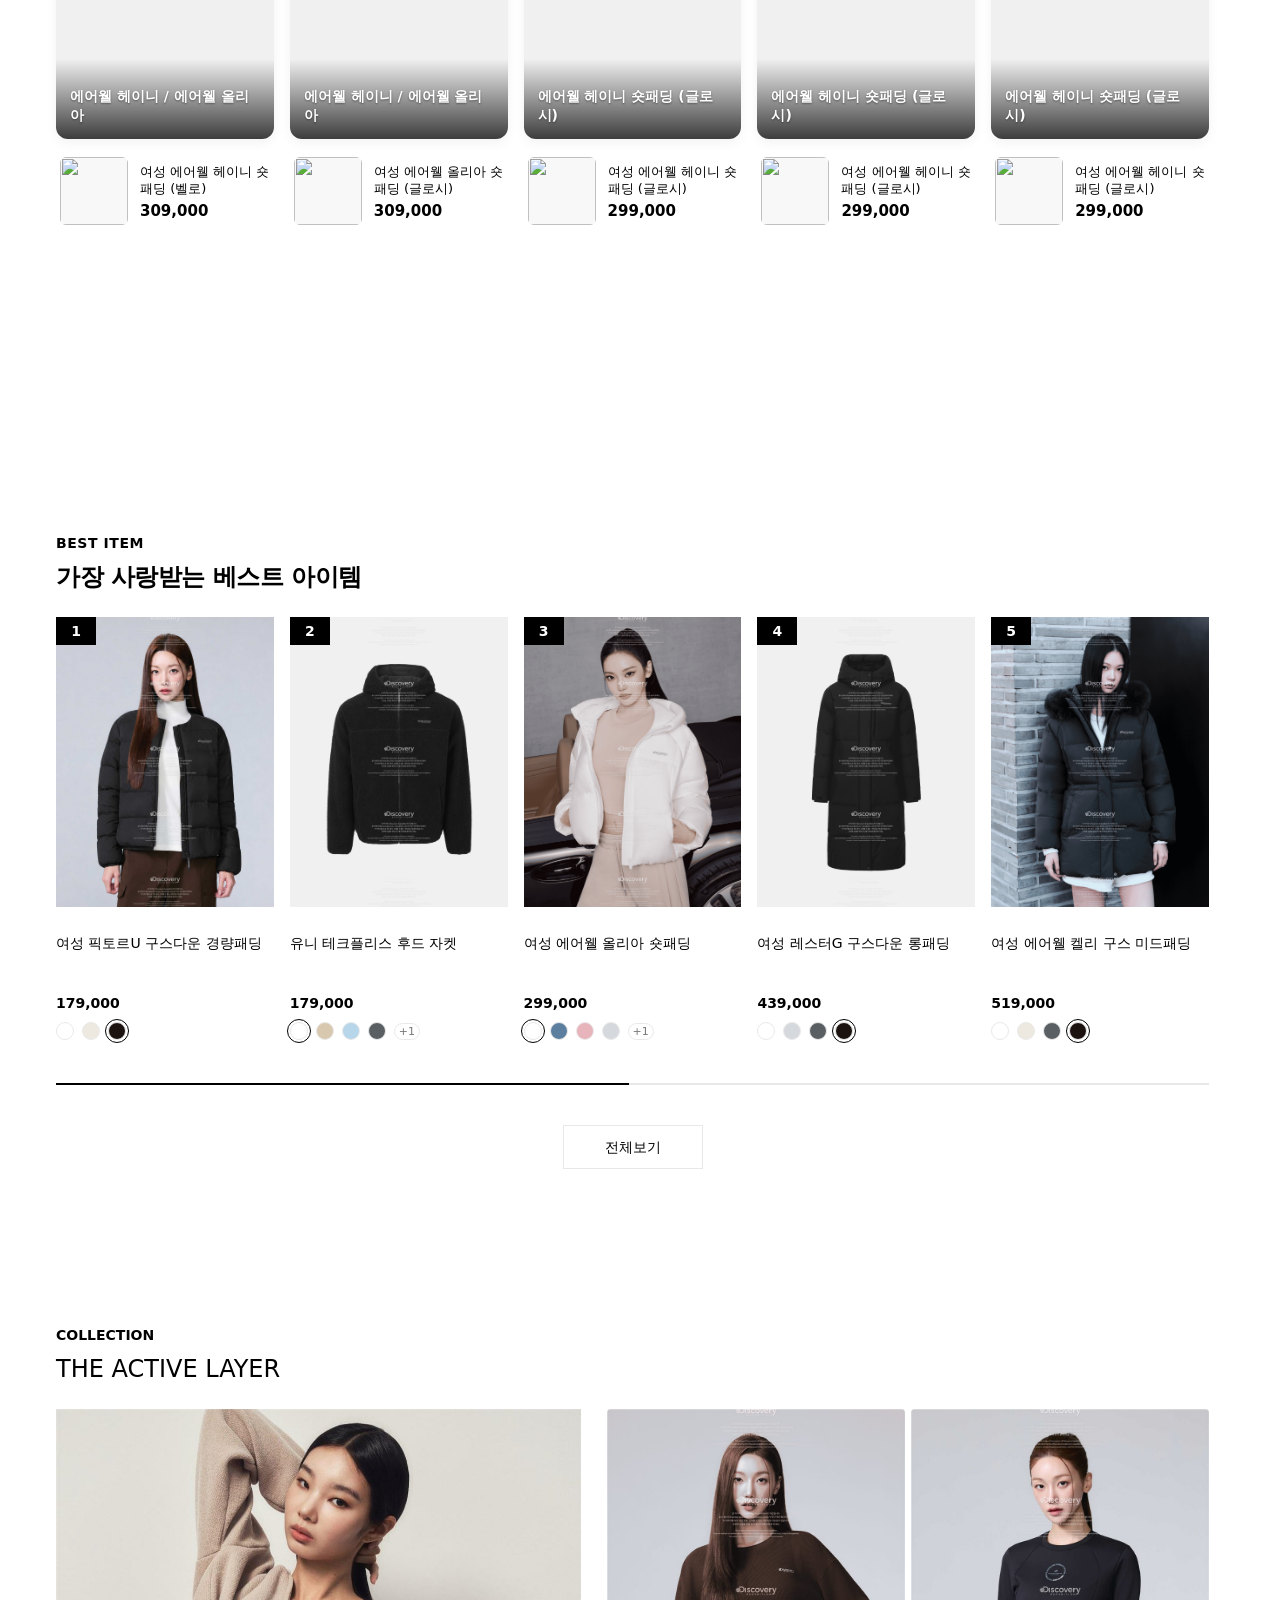
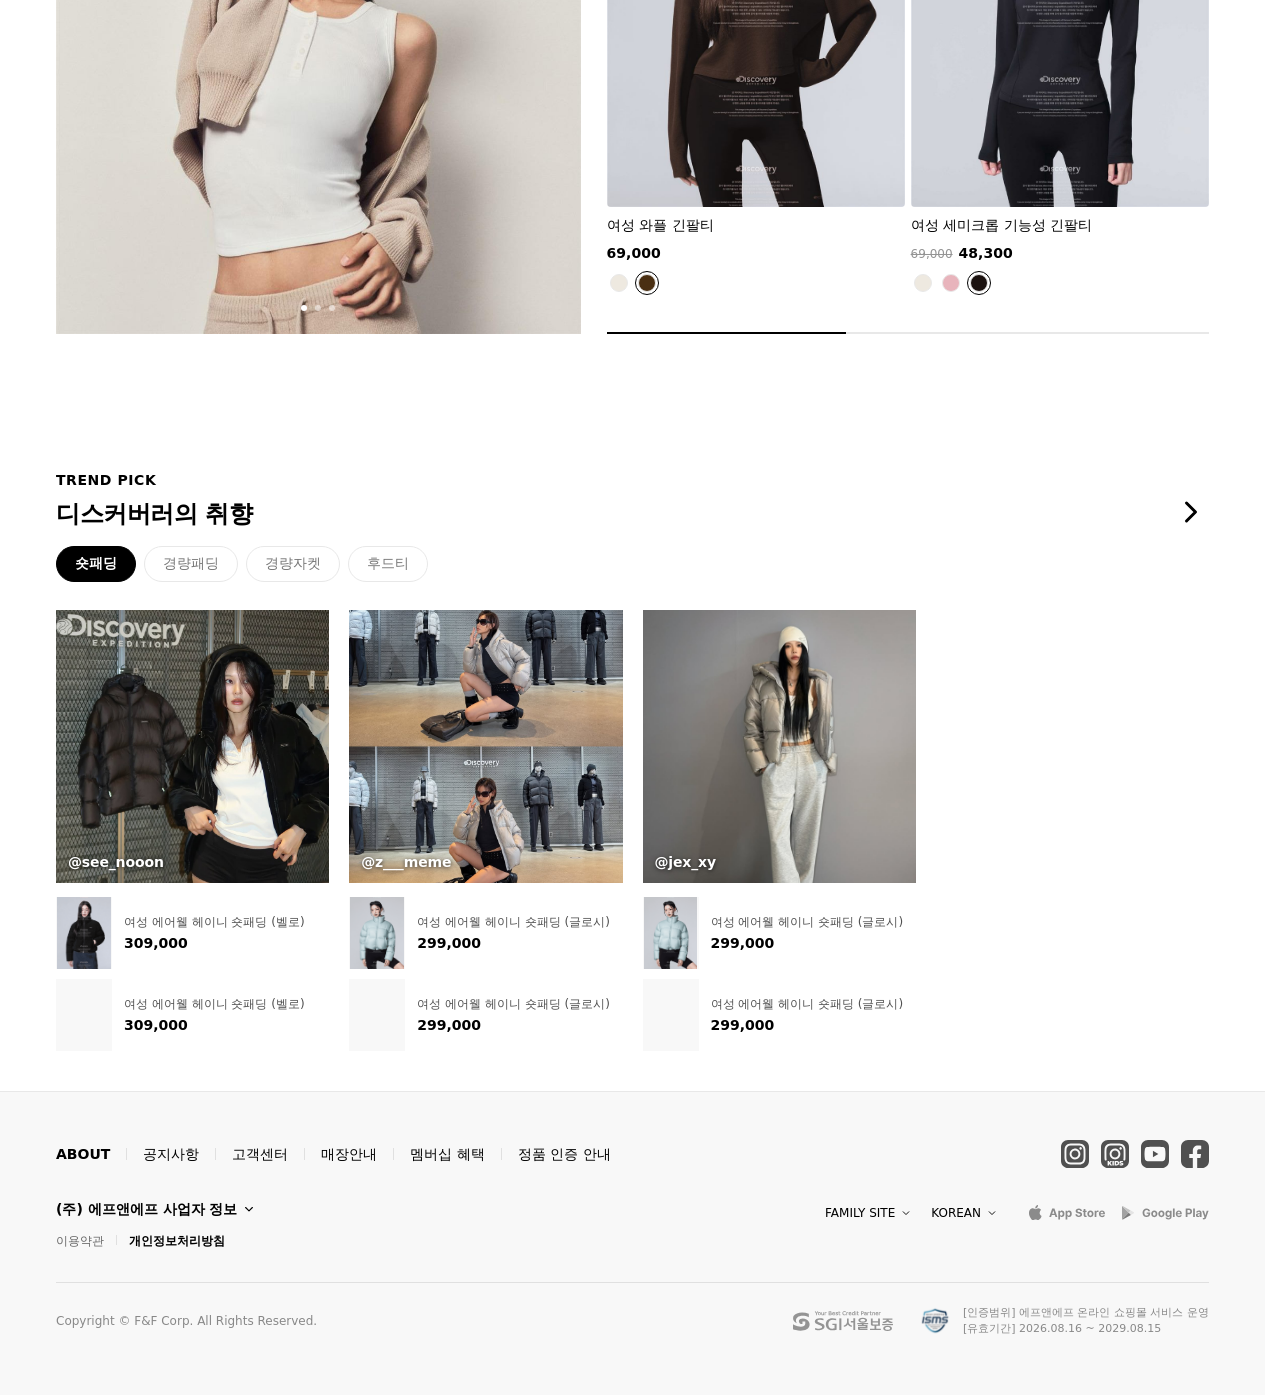
==== commit 94dbf2f7: "ss" ====
--- a/index.html
+++ b/index.html
@@ -6,10 +6,25 @@
     <title>Discovery Expedition | 공식 온라인몰</title>
     <meta name="description" content="디스커버리 익스페디션의 액티브한 라이프스타일과 겨울 컬렉션을 만나보세요.">
     <link rel="stylesheet" href="./css/main.css">
+    <link rel="stylesheet" href="./css/components/notice-ticker.css">
     <script defer src="./vendor/swiper/swiper-bundle.min.js"></script>
 <script type="module" src="./js/main.js"></script>
   </head>
   <body>
+    <aside class="outer-box notice-ticker" data-js="notice-ticker" role="region" aria-label="상단 공지사항" aria-roledescription="공지사항 회전" hidden>
+      <div class="inner-box">
+        <div class="part-box notice-ticker__content">
+          <strong class="notice-ticker__label">Notice</strong>
+          <a class="notice-ticker__link" data-js="notice-ticker-link" aria-live="off"></a>
+          <div class="notice-ticker__controls" role="group" aria-label="공지사항 자동 넘김 제어">
+            <button class="notice-ticker__button" type="button" data-js="notice-ticker-pause" aria-label="멈춤">Ⅱ</button>
+            <button class="notice-ticker__button" type="button" data-js="notice-ticker-play" aria-label="재생">▶</button>
+            <button class="notice-ticker__button" type="button" data-js="notice-ticker-close" aria-label="닫기">×</button>
+          </div>
+        </div>
+      </div>
+    </aside>
+
     <header class="outer-box outer-box--header">
       <div class="inner-box">
         <div class="part-box part-box--between header__content">
@@ -805,7 +820,7 @@
             <nav class="footer__nav" aria-label="하단 메뉴">
               <ul class="footer__nav-list">
                 <li class="footer__nav-item"><a class="footer__nav-link footer__nav-link--bold" href="#hero">ABOUT</a></li>
-                <li class="footer__nav-item"><a class="footer__nav-link" href="#hero">공지사항</a></li>
+                <li class="footer__nav-item"><a class="footer__nav-link" href="./pages/notice.html">공지사항</a></li>
                 <li class="footer__nav-item"><a class="footer__nav-link" href="#hero">고객센터</a></li>
                 <li class="footer__nav-item"><a class="footer__nav-link" href="#hero">매장안내</a></li>
                 <li class="footer__nav-item"><a class="footer__nav-link" href="#hero">멤버십 혜택</a></li>
--- a/css/components/notice-ticker.css
+++ b/css/components/notice-ticker.css
@@ -0,0 +1,91 @@
+@layer components {
+  .notice-ticker {
+    padding-block: 0;
+    border-block-end: var(--line) solid var(--notice-ticker-background);
+    background: var(--notice-ticker-background);
+    color: var(--notice-ticker-foreground);
+  }
+
+  .notice-ticker[hidden] {
+    display: none;
+  }
+
+  .notice-ticker__content {
+    display: grid;
+    grid-template-columns: minmax(0, 1fr) minmax(0, 1fr) minmax(0, 1fr);
+    min-height: var(--notice-header-height);
+    align-items: center;
+    gap: var(--space-2);
+  }
+
+  .notice-ticker__label {
+    justify-self: start;
+    padding: var(--space-1) var(--space-3);
+    border-radius: var(--radius-pill);
+    background: var(--notice-ticker-label-background);
+    color: var(--notice-ticker-label-foreground);
+    font-size: var(--fs-14);
+    font-weight: 700;
+  }
+
+  .notice-ticker__link {
+    min-width: 0;
+    width: 100%;
+    overflow: hidden;
+    color: inherit;
+    font-size: var(--fs-14);
+    text-align: center;
+    text-overflow: ellipsis;
+    white-space: nowrap;
+  }
+
+  .notice-ticker__controls {
+    display: flex;
+    justify-self: end;
+    align-items: center;
+    gap: var(--space-1);
+  }
+
+  .notice-ticker__button {
+    display: grid;
+    width: var(--hit-min);
+    min-height: var(--hit-min);
+    place-items: center;
+    border: var(--line) solid currentColor;
+    border-radius: 0;
+    color: var(--notice-ticker-foreground);
+    font-size: var(--fs-14);
+  }
+
+  .notice-ticker__button:hover:not(:disabled) {
+    background: var(--chip-fill-on-dark);
+  }
+
+  .notice-ticker__button[aria-pressed="true"] {
+    background: var(--chip-fill-on-dark);
+  }
+
+  .notice-ticker__button:disabled {
+    color: var(--notice-ticker-foreground);
+    cursor: default;
+  }
+
+  body.notice-ticker-visible {
+    --menu-top: calc(var(--header-h-pc) + var(--notice-header-height) + var(--line));
+  }
+
+  body.notice-ticker-visible .outer-box--header {
+    inset-block-start: calc(var(--notice-header-height) + var(--line));
+  }
+
+  @media (max-width: 768px) {
+    .notice-ticker__content {
+      grid-template-columns: auto minmax(0, 1fr) auto;
+      gap: var(--space-1);
+    }
+
+    .notice-ticker__controls {
+      gap: 0;
+    }
+  }
+}
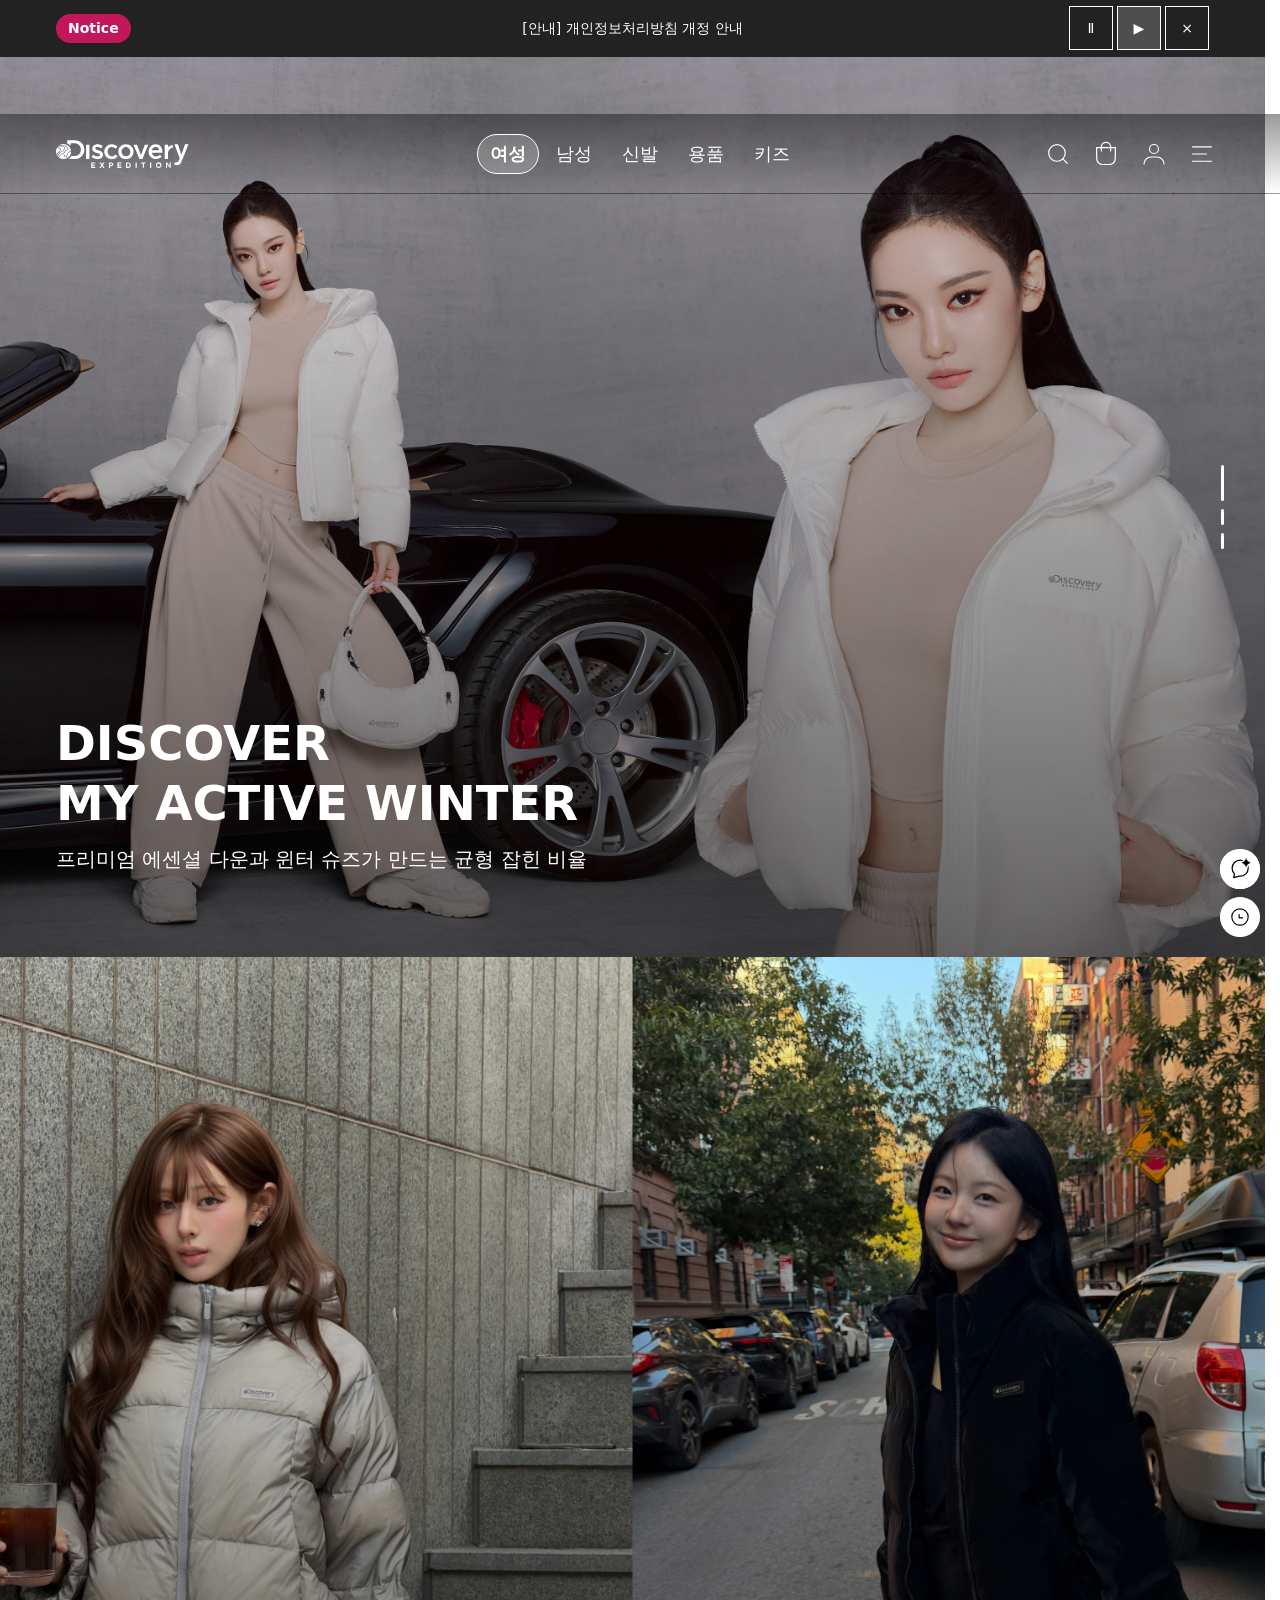
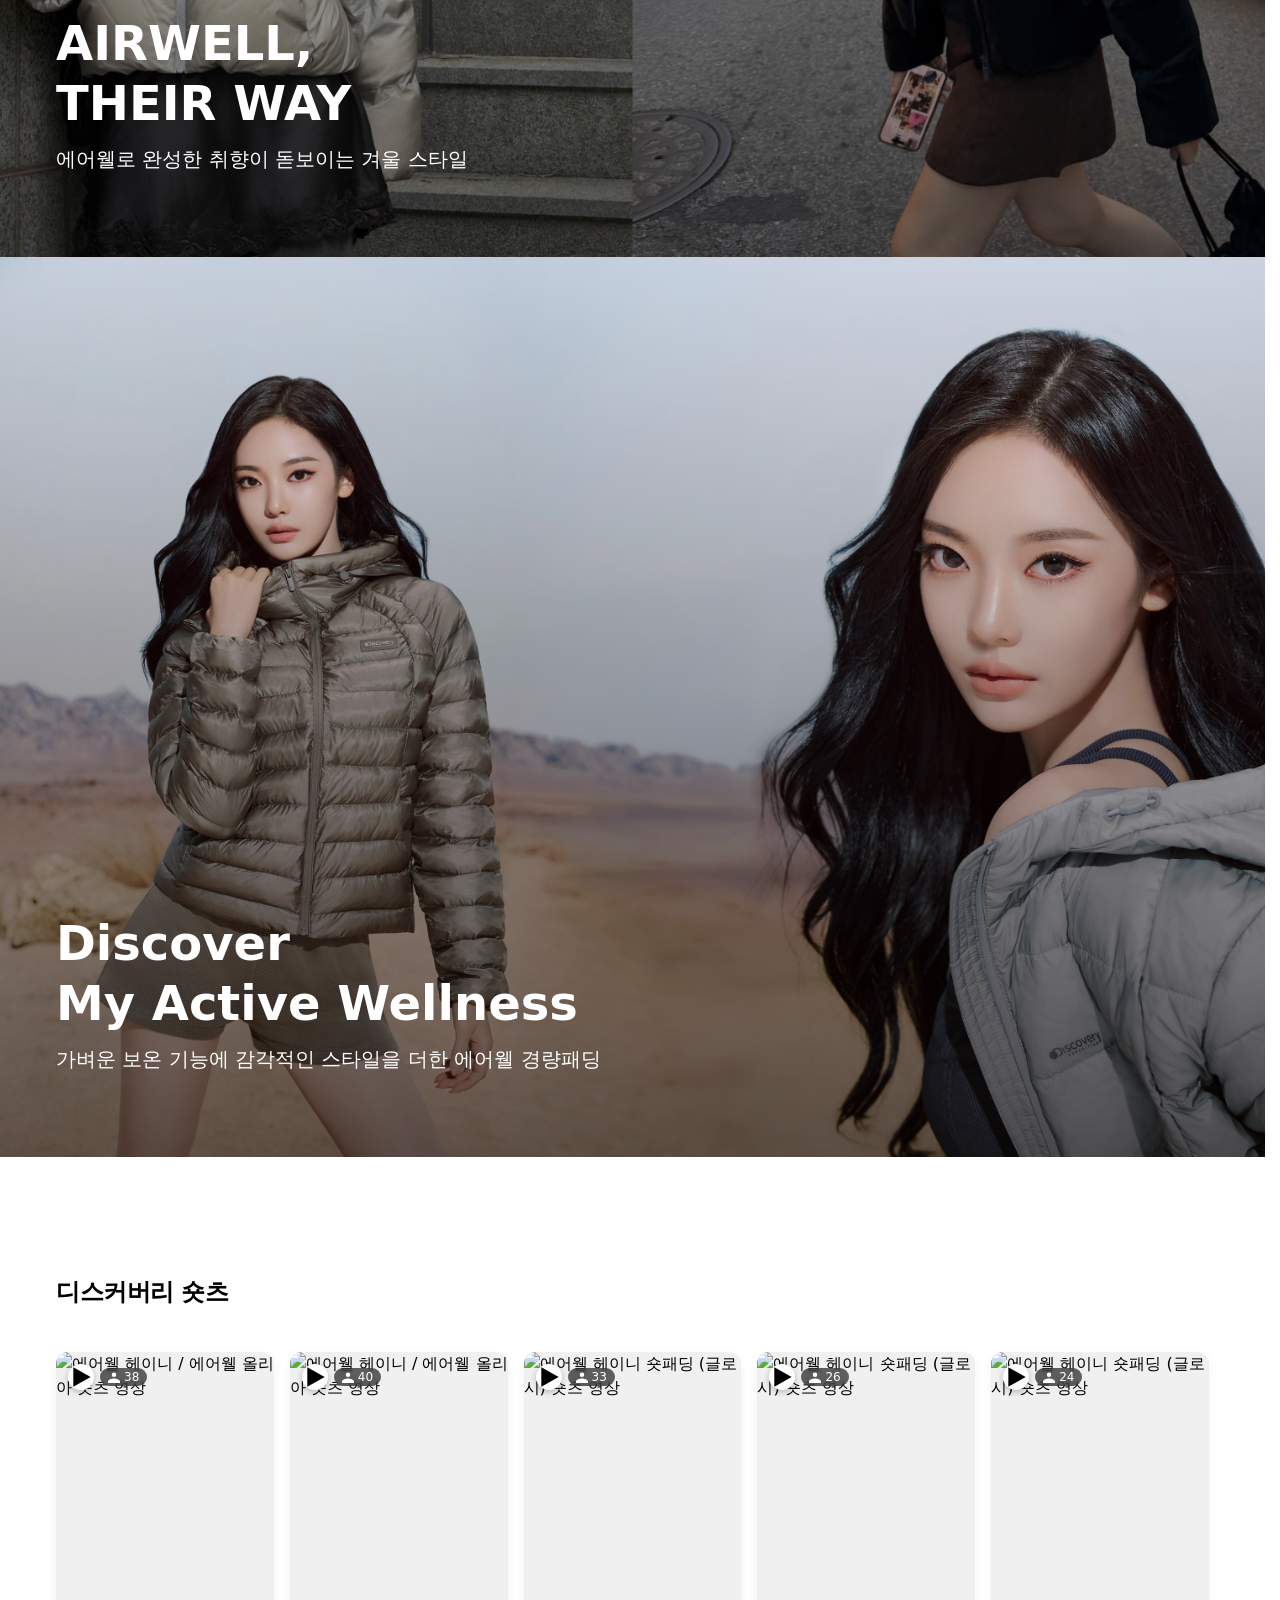
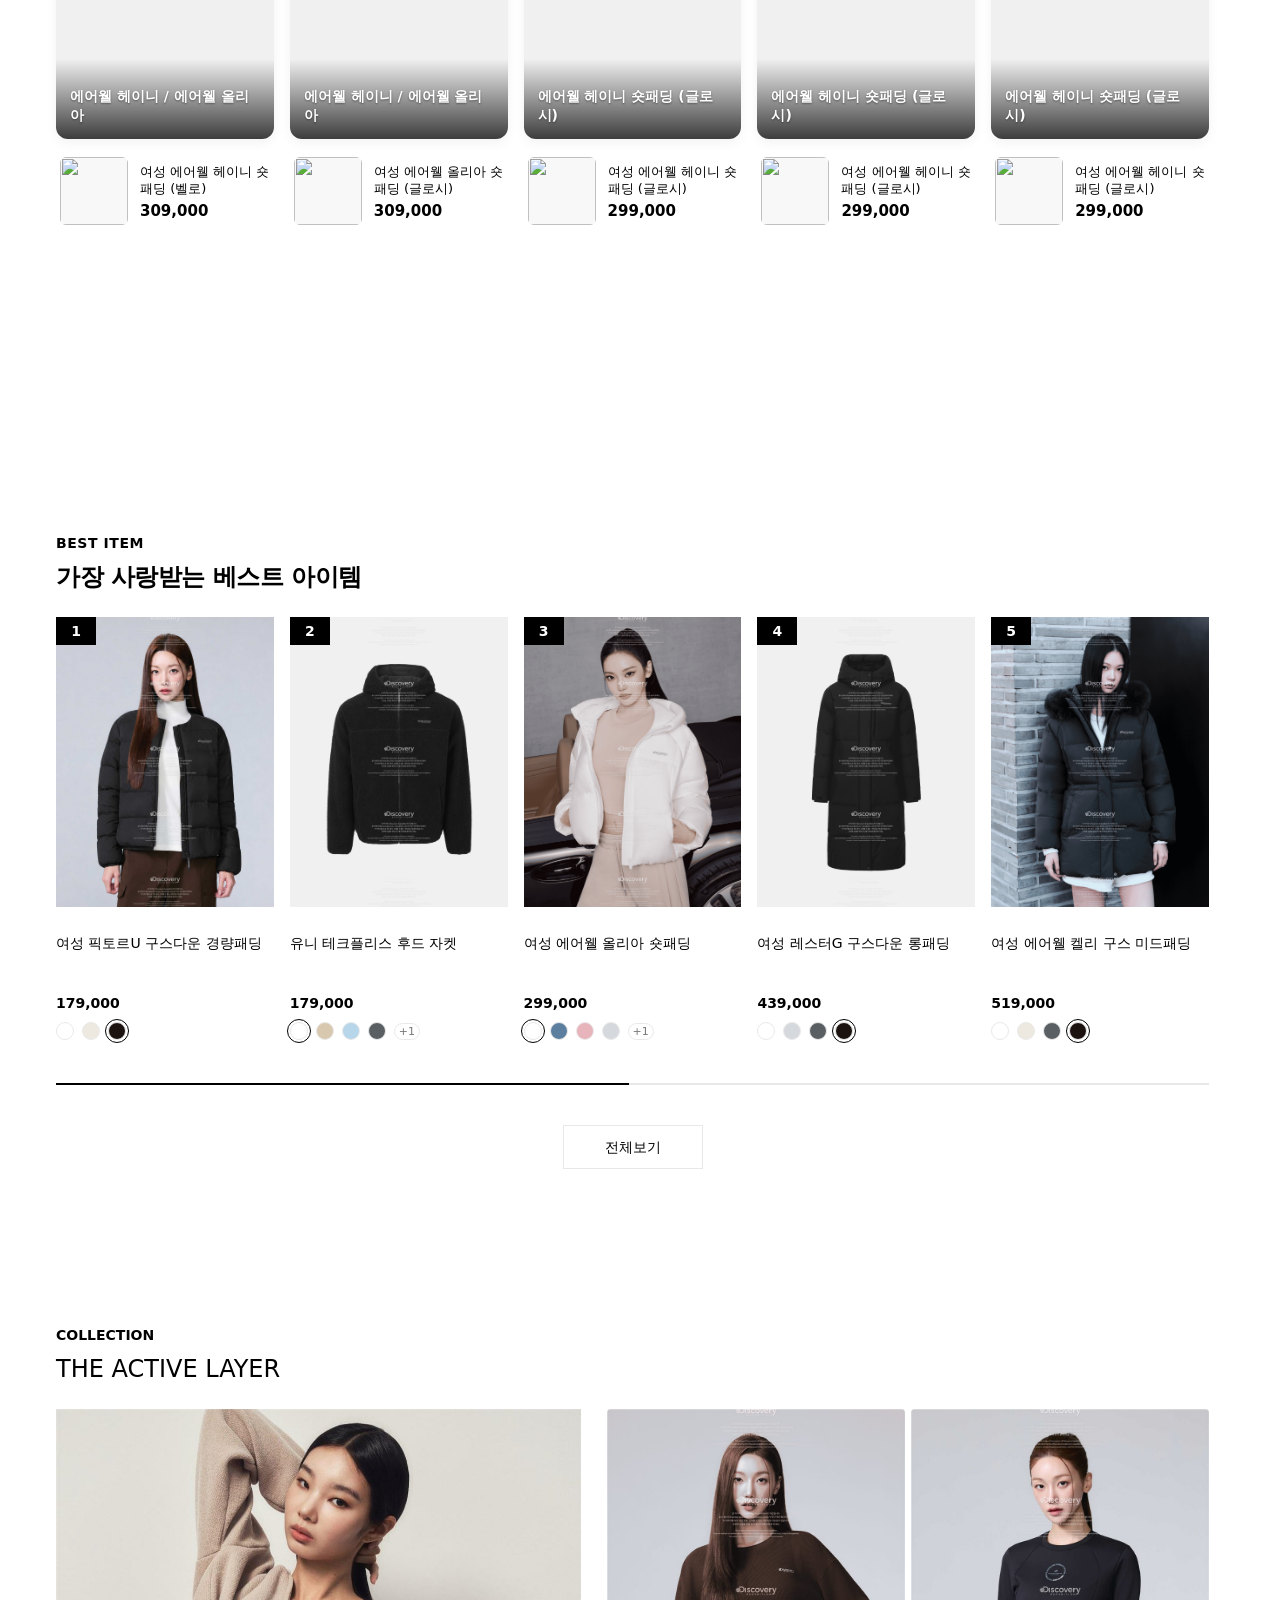
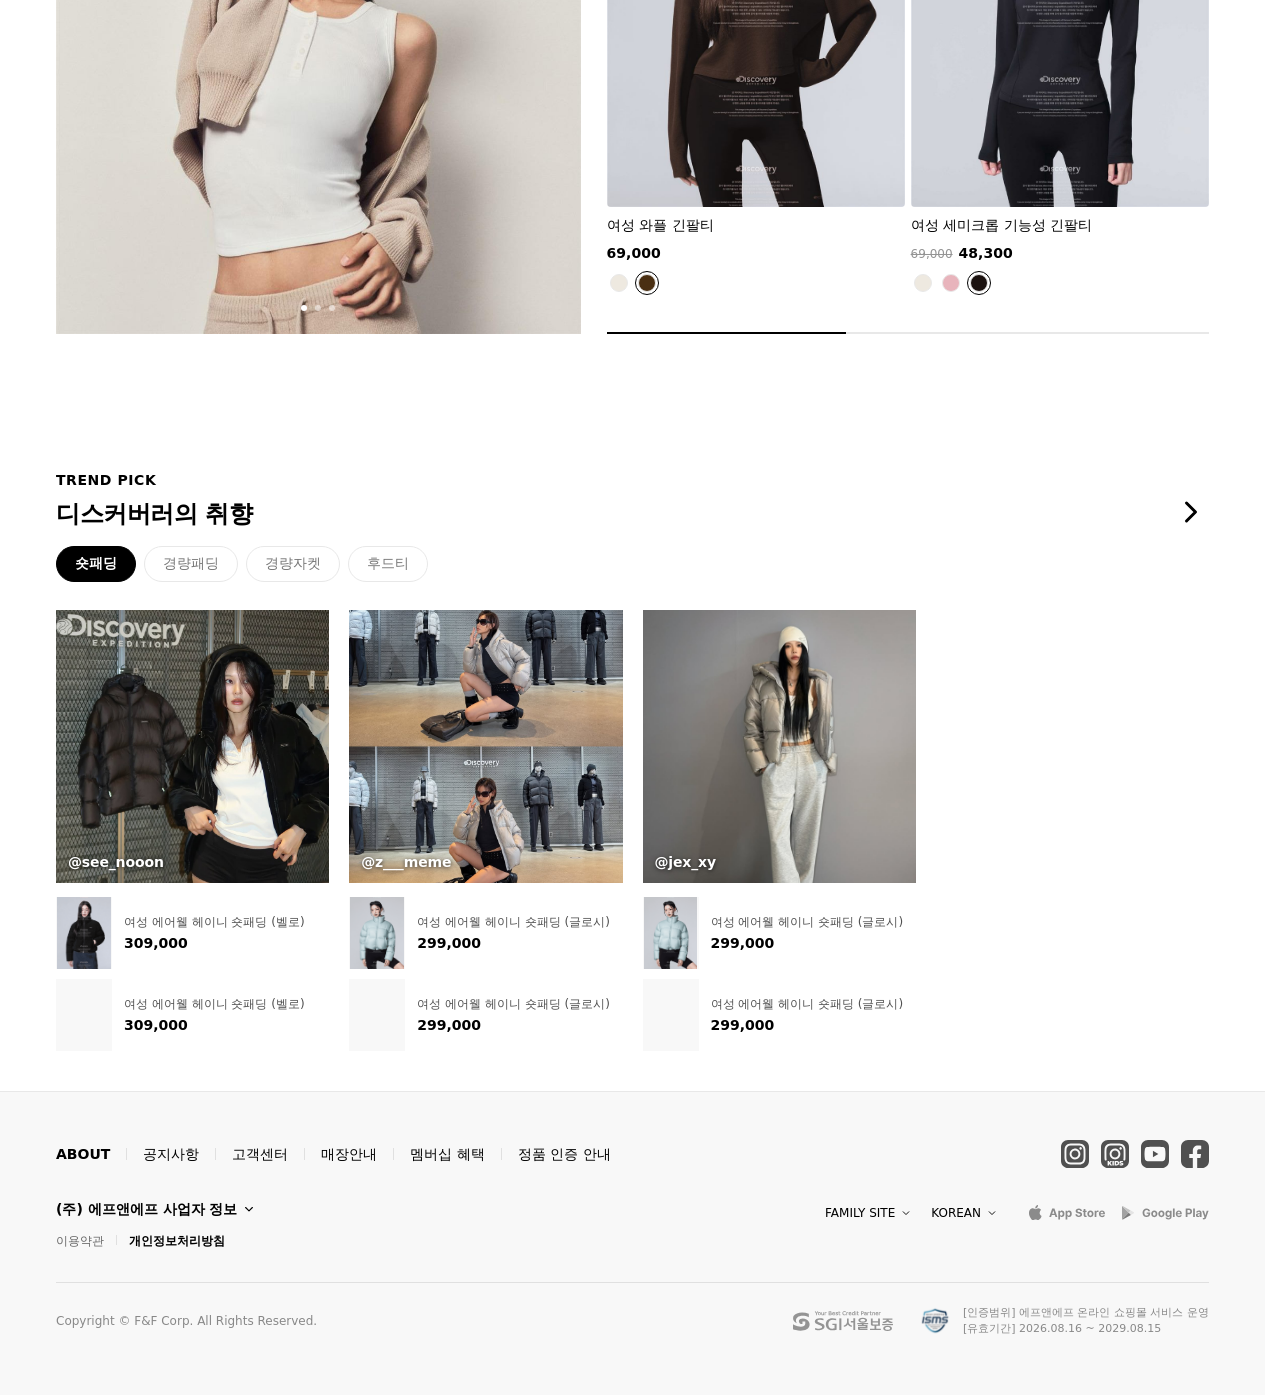
==== commit ab78ef9a: "ss" ====
--- a/index.html
+++ b/index.html
@@ -46,9 +46,10 @@
             <button class="icon-button icon-button--search" type="button" aria-label="검색" aria-expanded="false" aria-controls="search-modal">
               <img src="./images/used/search_icon_white_size28.21536056.svg" alt="">
             </button>
-            <button class="icon-button" type="button" aria-label="장바구니">
+            <a class="icon-button cart-indicator" href="./pages/cart.html" aria-label="장바구니">
               <img src="./images/used/cart_icon_white_size28.2a67abe7.svg" alt="">
-            </button>
+              <span class="cart-indicator__count" data-js="cart-count" aria-live="polite" hidden>0</span>
+            </a>
             <button class="icon-button" type="button" aria-label="마이페이지">
               <img src="./images/used/mypage_icon_white_size28.ecf13ebe.svg" alt="">
             </button>
@@ -61,6 +62,7 @@
     </header>
 
     <main id="main-content">
+      <p class="shop-status" data-js="shop-status" role="status" aria-live="polite"></p>
       <section class="outer-box outer-box--bleed hero hero--slide-1" id="hero" aria-labelledby="hero-title">
         <div class="inner-box hero__inner">
           <div class="part-box hero__stage">
@@ -1285,10 +1287,11 @@
         <img src="./images/used/main-logo.svg" alt="">
         <span>홈</span>
       </a>
-      <button class="tabbar__item" type="button" aria-label="장바구니">
+      <a class="tabbar__item cart-indicator" href="./pages/cart.html" aria-label="장바구니">
         <img src="./images/used/cart_icon_white_size28.2a67abe7.svg" alt="">
+        <span class="cart-indicator__count" data-js="cart-count" aria-live="polite" hidden>0</span>
         <span>장바구니</span>
-      </button>
+      </a>
       <button class="tabbar__item" type="button" aria-label="마이페이지">
         <img src="./images/used/mypage_icon_white_size28.ecf13ebe.svg" alt="">
         <span>마이</span>
--- a/css/main.css
+++ b/css/main.css
@@ -13,4 +13,5 @@
 @import "./components/collection.css";
 @import "./components/trend-pick.css";
 @import "./components/footer.css";
+@import "./components/shop-pages.css";
 @import "./utilities.css";
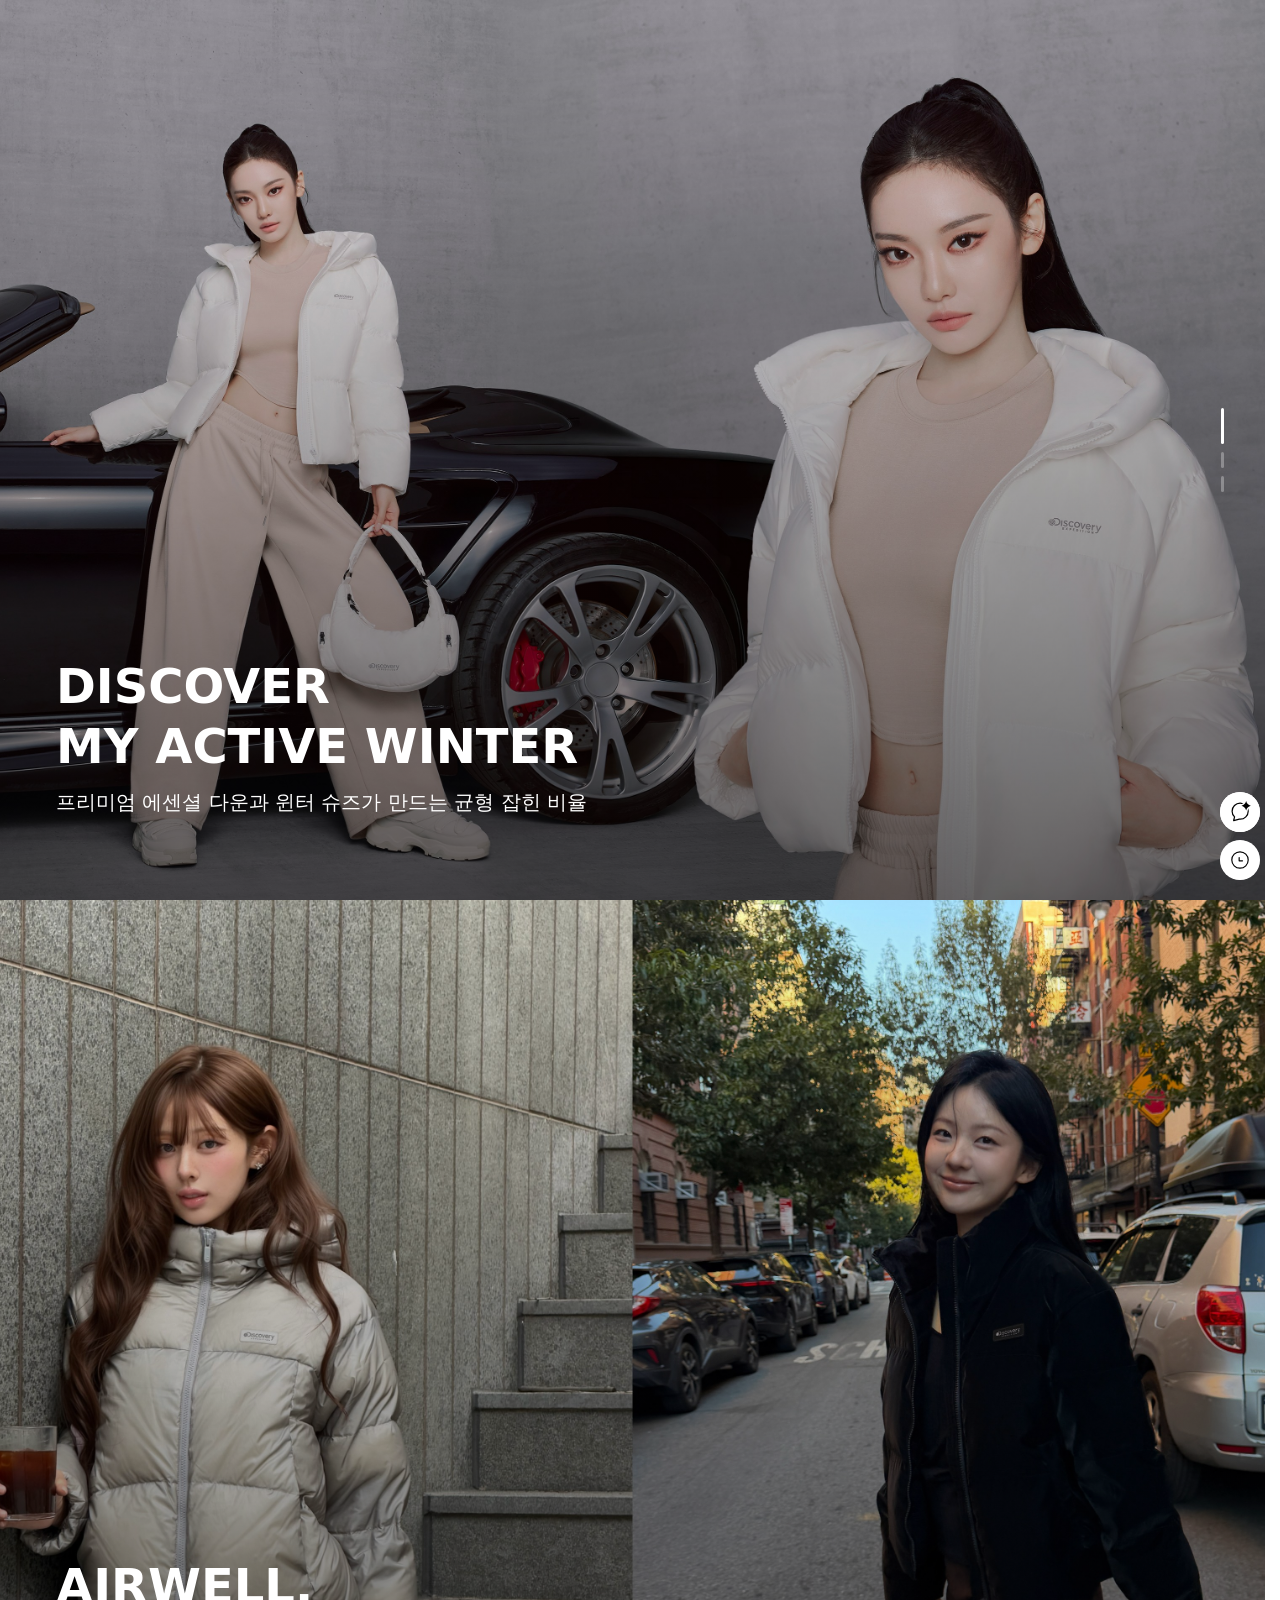
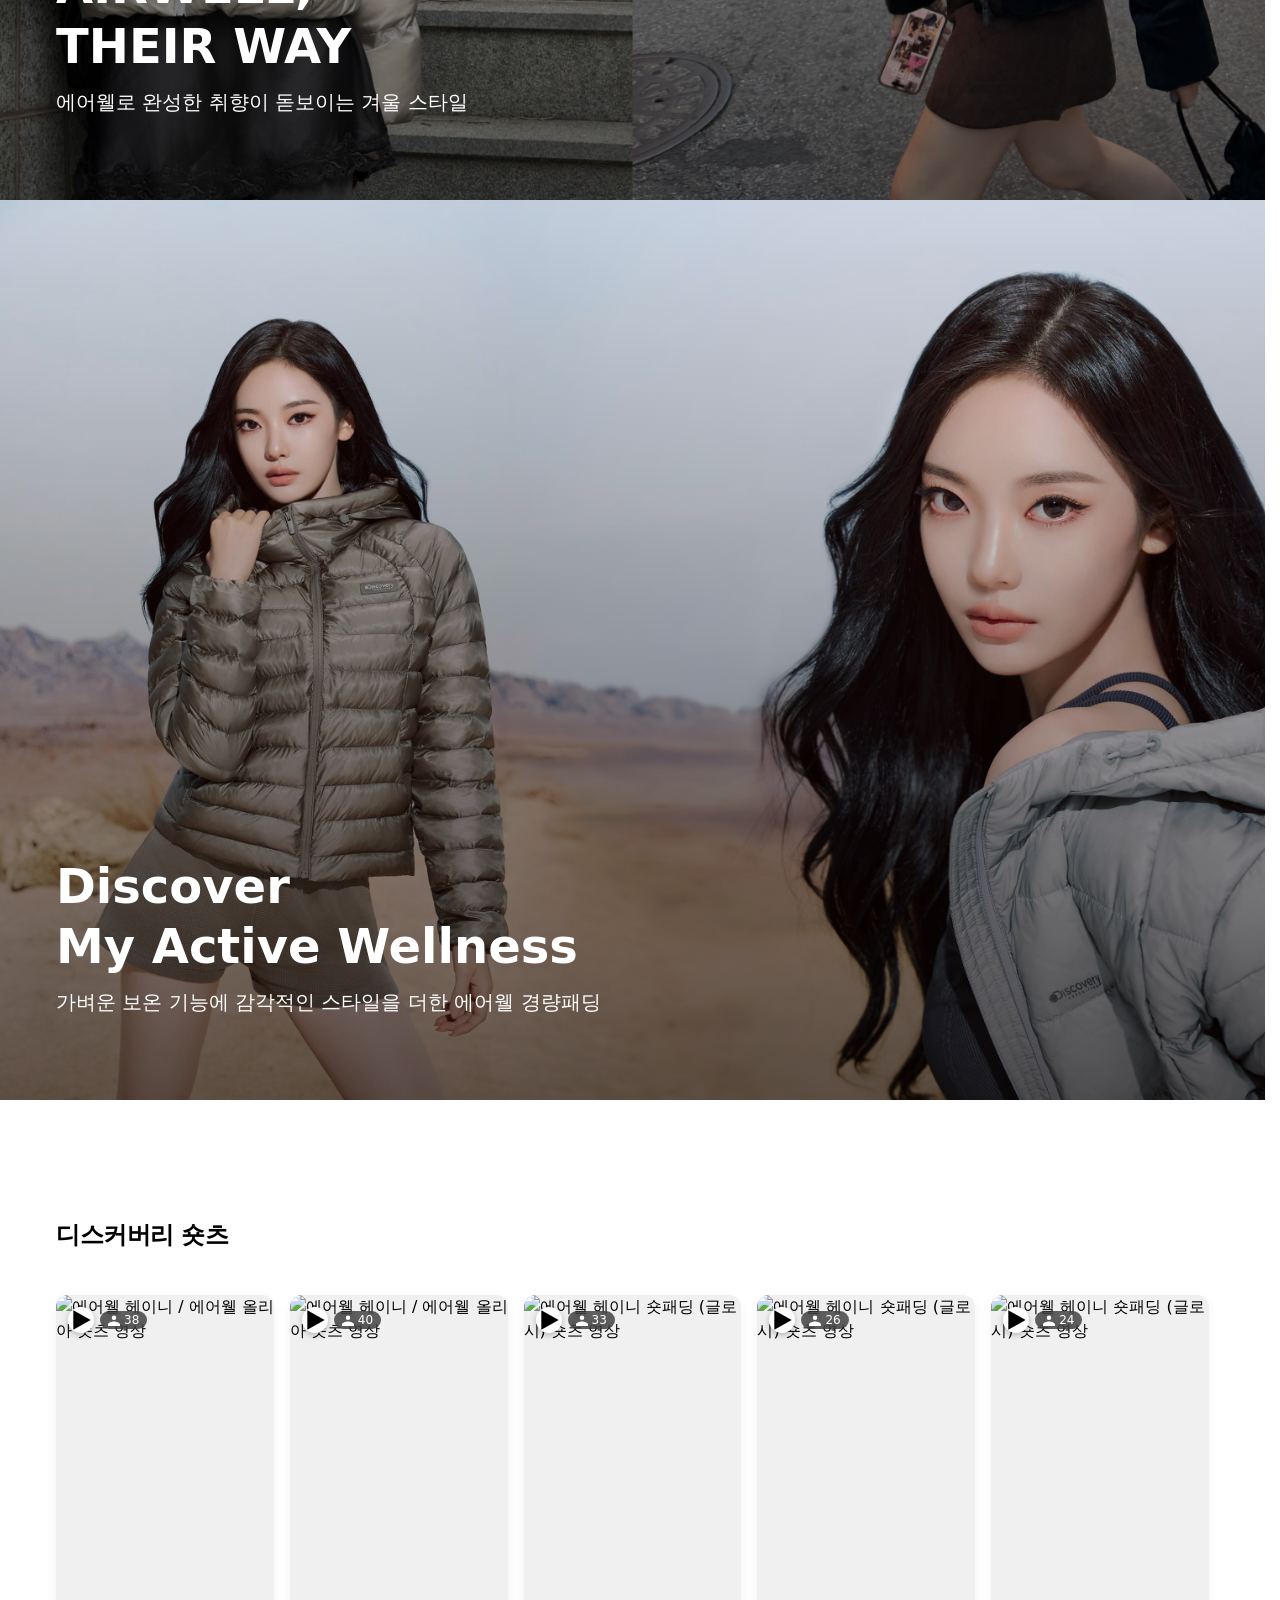
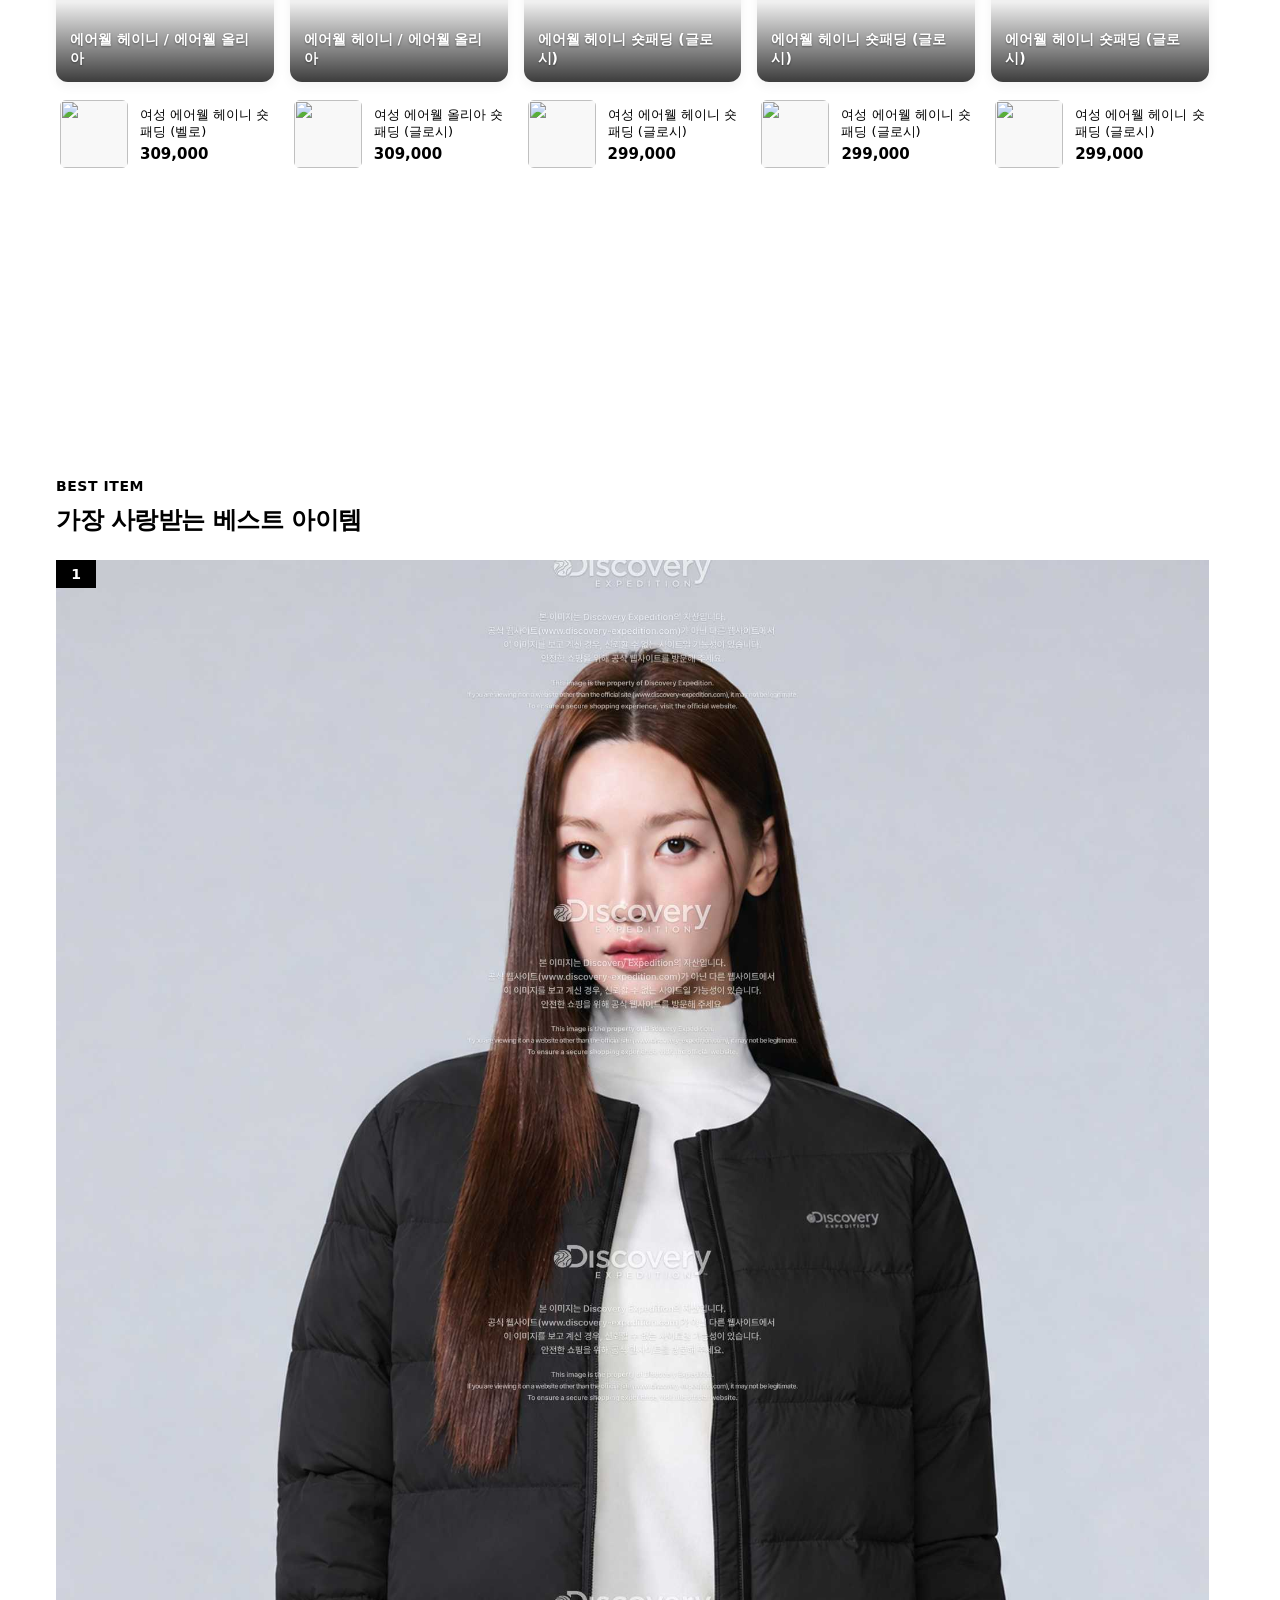
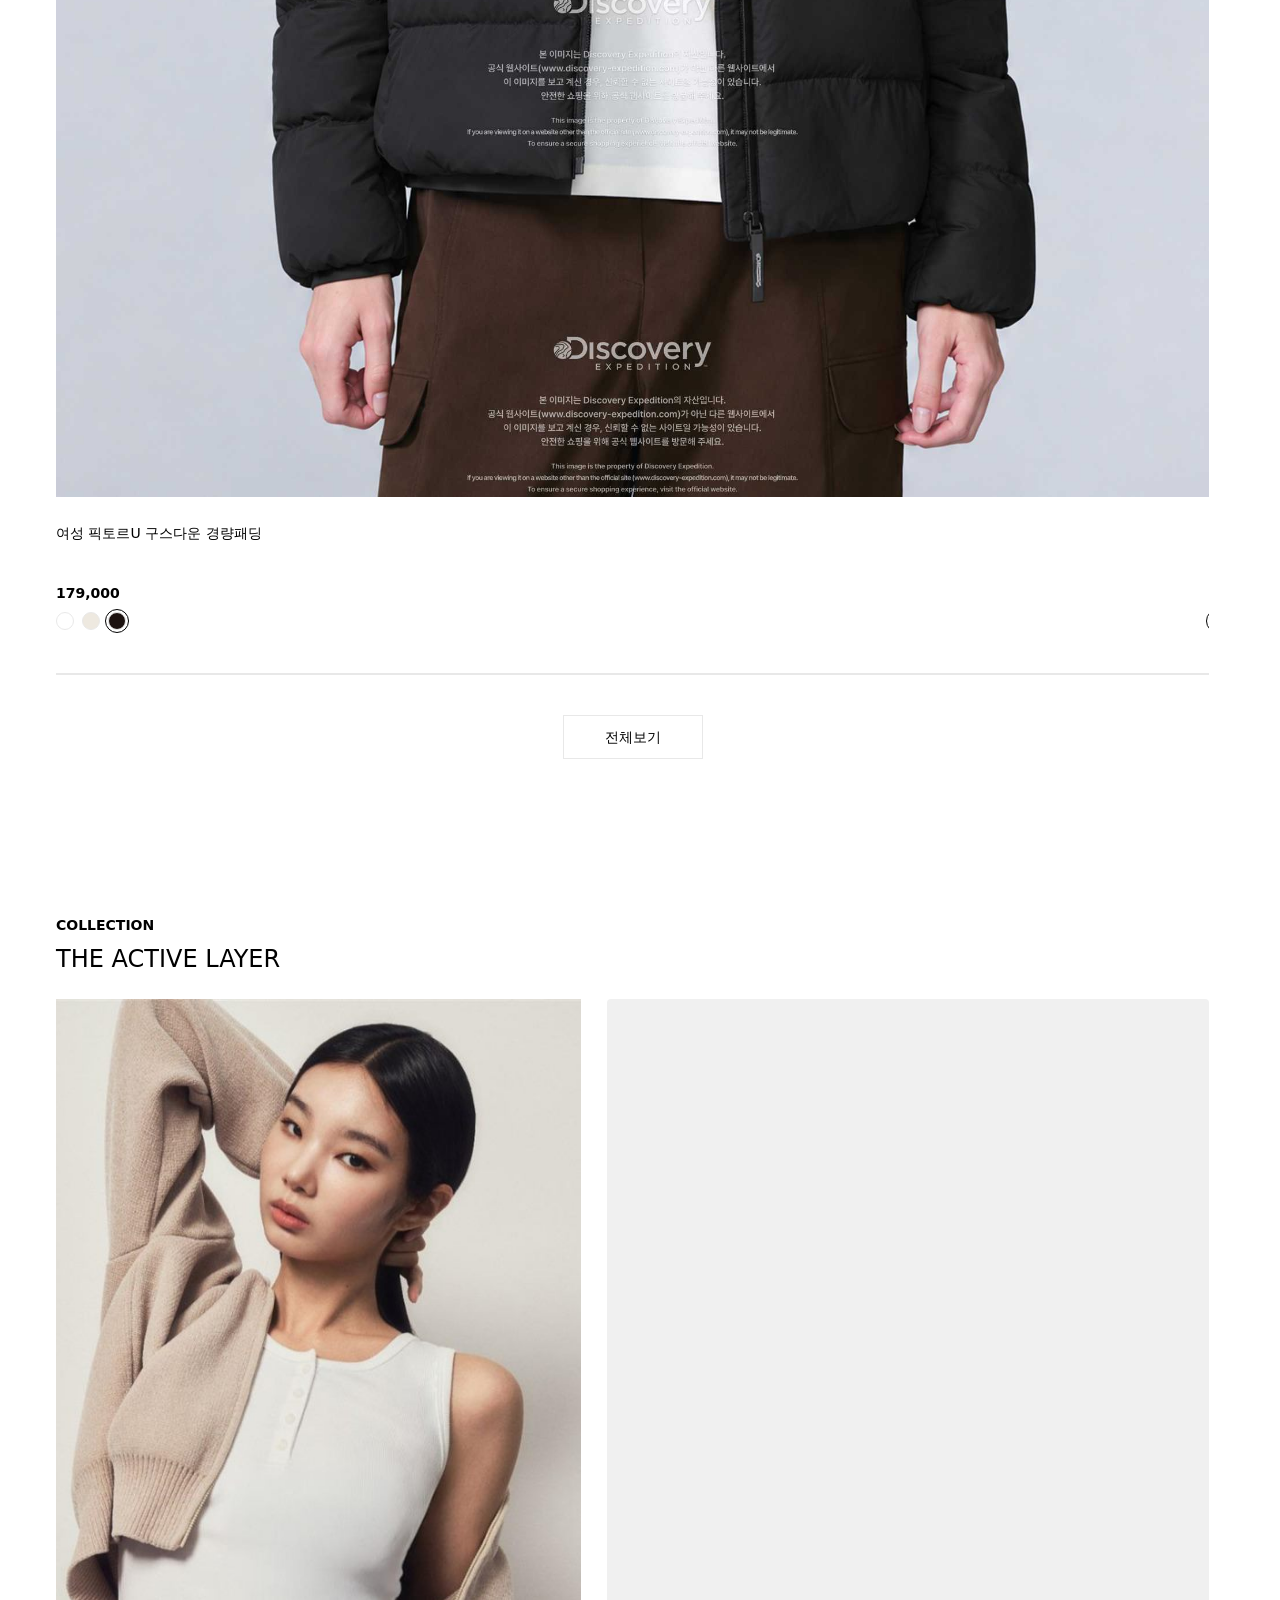
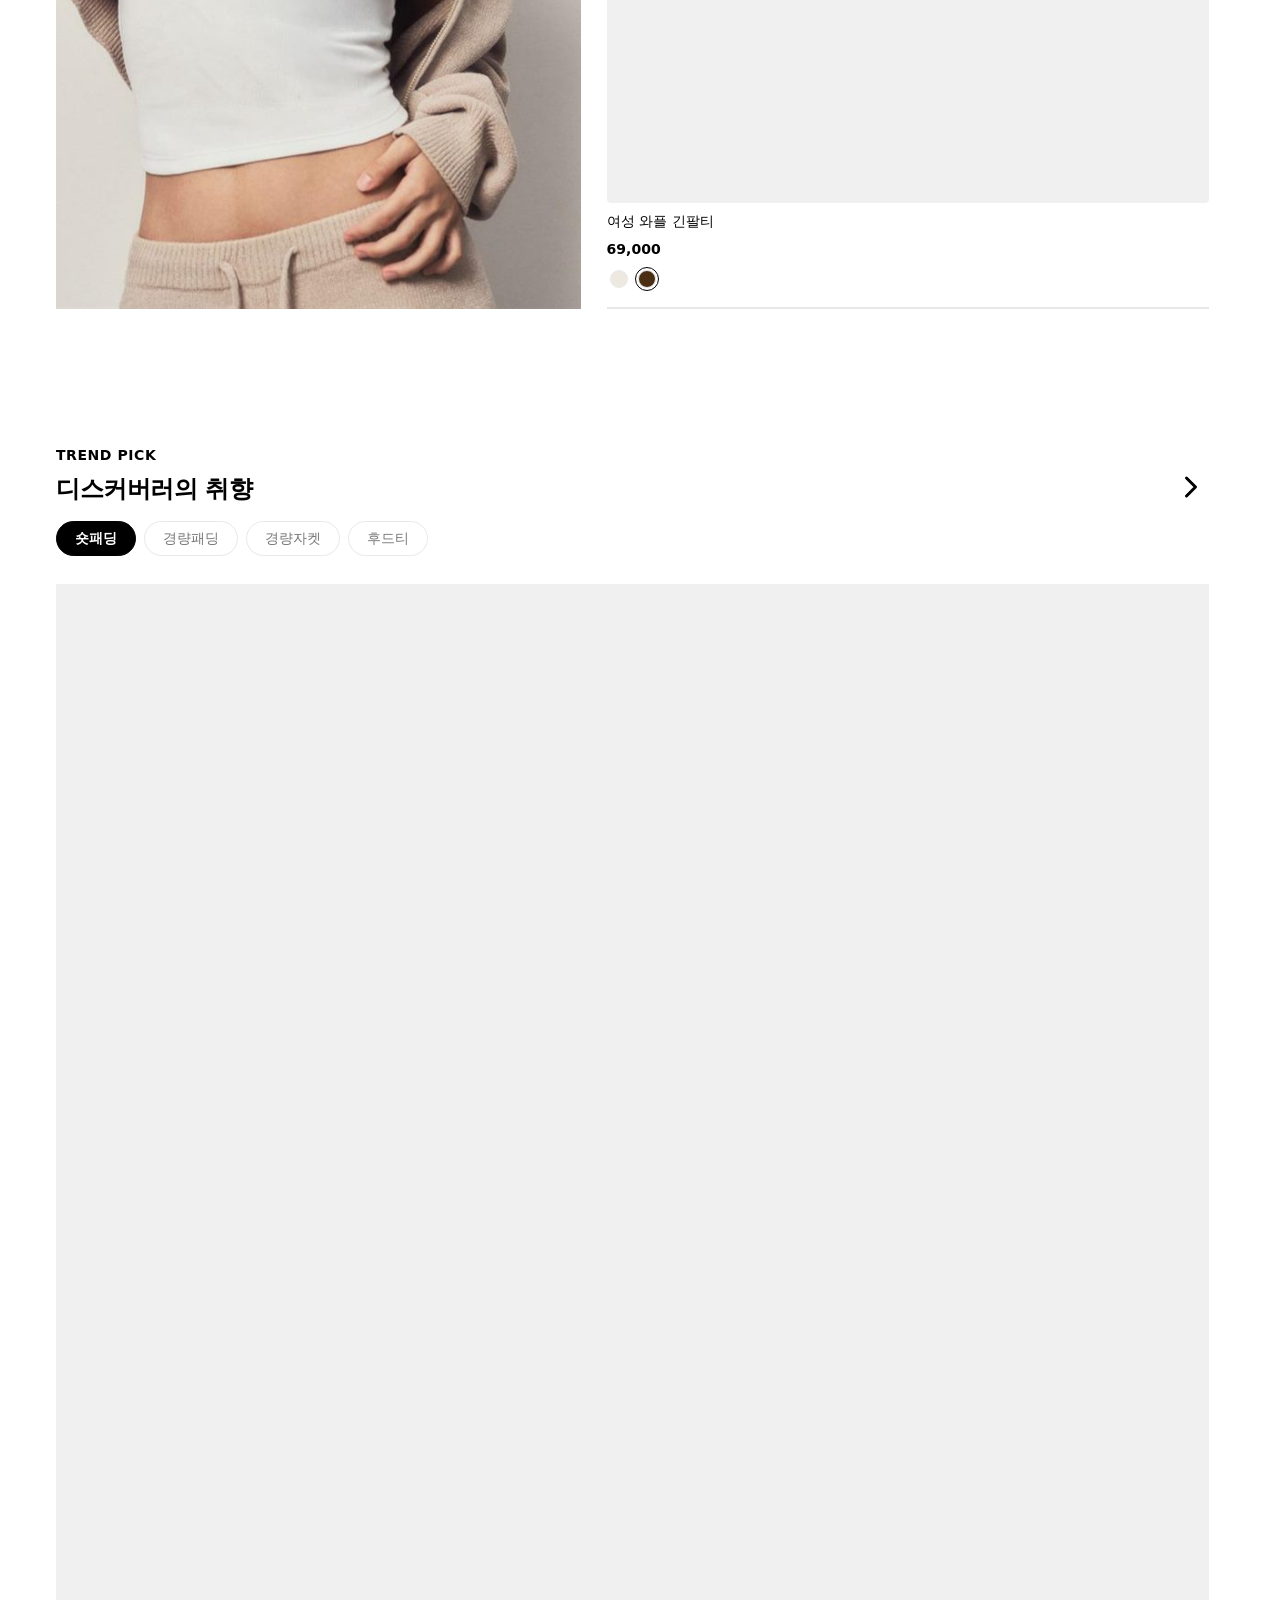
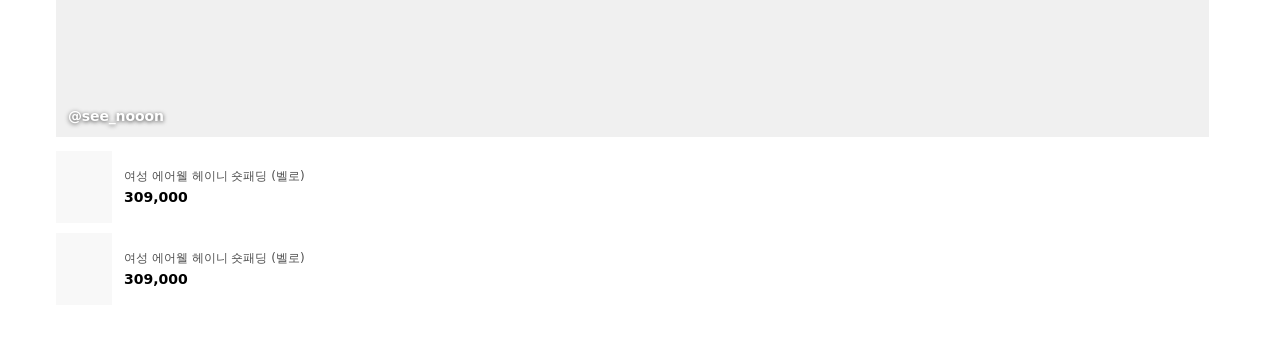
==== commit 54f6d430: "ass" ====
--- a/index.html
+++ b/index.html
@@ -25,41 +25,7 @@
       </div>
     </aside>
 
-    <header class="outer-box outer-box--header">
-      <div class="inner-box">
-        <div class="part-box part-box--between header__content">
-          <a class="brand" href="#hero" aria-label="Discovery Expedition 홈">
-            <img src="./images/used/main-logo.svg" alt="">
-          </a>
-
-          <nav class="header__navigation" aria-label="상품 카테고리">
-            <ul class="part-box part-box--nowrap header__categories">
-              <li><span class="header__category header__category--active" aria-current="page">여성</span></li>
-              <li><span class="header__category">남성</span></li>
-              <li><span class="header__category">신발</span></li>
-              <li><span class="header__category">용품</span></li>
-              <li><span class="header__category">키즈</span></li>
-            </ul>
-          </nav>
-
-          <div class="part-box header__actions" aria-label="쇼핑 메뉴">
-            <button class="icon-button icon-button--search" type="button" aria-label="검색" aria-expanded="false" aria-controls="search-modal">
-              <img src="./images/used/search_icon_white_size28.21536056.svg" alt="">
-            </button>
-            <a class="icon-button cart-indicator" href="./pages/cart.html" aria-label="장바구니">
-              <img src="./images/used/cart_icon_white_size28.2a67abe7.svg" alt="">
-              <span class="cart-indicator__count" data-js="cart-count" aria-live="polite" hidden>0</span>
-            </a>
-            <button class="icon-button" type="button" aria-label="마이페이지">
-              <img src="./images/used/mypage_icon_white_size28.ecf13ebe.svg" alt="">
-            </button>
-            <button class="icon-button icon-button--menu" type="button" aria-label="전체 메뉴" aria-expanded="false" aria-controls="full-menu">
-              <img src="./images/used/menu_icon_white_size28.fd4f622b.svg" alt="">
-            </button>
-          </div>
-        </div>
-      </div>
-    </header>
+    <div data-site-header-slot></div>
 
     <main id="main-content">
       <p class="shop-status" data-js="shop-status" role="status" aria-live="polite"></p>
@@ -814,145 +780,7 @@
       </section>
     </main>
 
-    <footer class="outer-box outer-box--footer">
-      <div class="inner-box">
-        <div class="part-box part-box--column footer__container">
-          <!-- 1. 상단 바: 내비게이션 링크 + SNS/앱 -->
-          <div class="footer__top">
-            <nav class="footer__nav" aria-label="하단 메뉴">
-              <ul class="footer__nav-list">
-                <li class="footer__nav-item"><a class="footer__nav-link footer__nav-link--bold" href="#hero">ABOUT</a></li>
-                <li class="footer__nav-item"><a class="footer__nav-link" href="./pages/notice.html">공지사항</a></li>
-                <li class="footer__nav-item"><a class="footer__nav-link" href="#hero">고객센터</a></li>
-                <li class="footer__nav-item"><a class="footer__nav-link" href="#hero">매장안내</a></li>
-                <li class="footer__nav-item"><a class="footer__nav-link" href="#hero">멤버십 혜택</a></li>
-                <li class="footer__nav-item"><a class="footer__nav-link" href="#hero">정품 인증 안내</a></li>
-              </ul>
-            </nav>
-
-            <div class="footer__top-extra">
-              <ul class="footer__sns" aria-label="공식 SNS">
-                <li><a class="footer__sns-link" href="https://www.instagram.com" target="_blank" rel="noopener noreferrer" aria-label="디스커버리 인스타그램 (새창)"><img src="./images/used/chanel-1.svg" alt="" width="28" height="28"></a></li>
-                <li><a class="footer__sns-link" href="https://www.instagram.com" target="_blank" rel="noopener noreferrer" aria-label="디스커버리 키즈 인스타그램 (새창)"><img src="./images/used/chanel-2.svg" alt="" width="28" height="28"></a></li>
-                <li><a class="footer__sns-link" href="https://www.youtube.com" target="_blank" rel="noopener noreferrer" aria-label="디스커버리 유튜브 (새창)"><img src="./images/used/chanel-3.svg" alt="" width="28" height="28"></a></li>
-                <li><a class="footer__sns-link" href="https://www.facebook.com" target="_blank" rel="noopener noreferrer" aria-label="디스커버리 페이스북 (새창)"><img src="./images/used/chanel-4.svg" alt="" width="28" height="28"></a></li>
-              </ul>
-              <a class="footer__app-link-mobile" href="#hero">디스커버리 APP &darr;</a>
-            </div>
-          </div>
-
-          <!-- 2. 중간 바: 회사정보 아코디언 + 이용약관 + 드롭다운/앱스토어 -->
-          <div class="footer__mid">
-            <div class="footer__company-wrap">
-              <button class="footer__accordion-trigger" type="button" aria-expanded="false" aria-controls="footer-company-info" data-js="footer-accordion-btn">
-                <span>(주) 에프앤에프 사업자 정보</span>
-                <svg class="footer__accordion-arrow" width="12" height="12" viewBox="0 0 16 16" fill="none" aria-hidden="true">
-                  <path d="M3.5 6L8 10.5L12.5 6" stroke="currentColor" stroke-width="1.5" stroke-linecap="round" stroke-linejoin="round"/>
-                </svg>
-              </button>
-
-              <!-- 회사 상세 정보 아코디언 -->
-              <div class="footer__company-detail" id="footer-company-info" hidden>
-                <address class="footer__address">
-                  <p>대표: 김창수 / 서울특별시 강남구 테헤란로8길 8</p>
-                  <p>사업자 등록번호: 153-81-02451 <a class="footer__biz-link" href="https://www.ftc.go.kr" target="_blank" rel="noopener noreferrer">사업자정보 확인</a></p>
-                  <p>통신판매업 신고번호 : 제2021-서울강남-03353호</p>
-                  <p>개인정보보호 책임자 : 류영석</p>
-                  <p>교환・반품 반송처 : 경기도 이천시 대월면 초지리 57 F&amp;F 물류센터 디스커버리 물류부</p>
-                  <p>고객센터 : <a class="footer__tel-link" href="tel:080-820-8802">080-820-8802</a> / 운영시간 : 평일 오전 9시 ~ 오후 6시(토/일/공휴일 휴무)</p>
-                </address>
-              </div>
-
-              <!-- 이용약관 및 개인정보처리방침 -->
-              <div class="footer__terms-row">
-                <ul class="footer__terms-list">
-                  <li class="footer__terms-item"><a class="footer__terms-link" href="#hero">이용약관</a></li>
-                  <li class="footer__terms-item"><a class="footer__terms-link footer__terms-link--bold" href="#hero">개인정보처리방침</a></li>
-                </ul>
-
-                <!-- 모바일 전용 언어 선택기 -->
-                <div class="footer__lang-mobile">
-                  <div class="footer__select-box footer__select-box--lang">
-                    <button class="footer__select-btn" type="button" aria-haspopup="listbox" aria-expanded="false" data-js="footer-lang-btn">
-                      <span class="footer__lang-current">KOREAN</span>
-                      <svg class="footer__select-arrow" width="10" height="10" viewBox="0 0 16 16" fill="none" aria-hidden="true">
-                        <path d="M3.5 6L8 10.5L12.5 6" stroke="currentColor" stroke-width="1.5" stroke-linecap="round" stroke-linejoin="round"/>
-                      </svg>
-                    </button>
-                    <ul class="footer__dropdown-list" role="listbox" hidden data-js="footer-lang-list">
-                      <li role="option"><button class="footer__dropdown-item footer__dropdown-item--active" type="button" data-lang="KOREAN">KOREAN</button></li>
-                      <li role="option"><button class="footer__dropdown-item" type="button" data-lang="ENGLISH">ENGLISH</button></li>
-                    </ul>
-                  </div>
-                </div>
-              </div>
-            </div>
-
-            <!-- 데스크탑 우측 드롭다운 및 앱 다운로드 -->
-            <div class="footer__dropdowns">
-              <div class="footer__select-box" data-js="footer-family-box">
-                <button class="footer__select-btn" type="button" aria-haspopup="listbox" aria-expanded="false" data-js="footer-family-btn">
-                  <span>FAMILY SITE</span>
-                  <svg class="footer__select-arrow" width="10" height="10" viewBox="0 0 16 16" fill="none" aria-hidden="true">
-                    <path d="M3.5 6L8 10.5L12.5 6" stroke="currentColor" stroke-width="1.5" stroke-linecap="round" stroke-linejoin="round"/>
-                  </svg>
-                </button>
-                <ul class="footer__dropdown-list" role="listbox" hidden data-js="footer-family-list">
-                  <li role="option"><a class="footer__dropdown-item" href="https://www.mlb-korea.com" target="_blank" rel="noopener noreferrer">MLB</a></li>
-                  <li role="option"><a class="footer__dropdown-item" href="https://www.mlb-korea.com" target="_blank" rel="noopener noreferrer">MLB KIDS</a></li>
-                  <li role="option"><a class="footer__dropdown-item" href="https://www.duvetica.co.kr" target="_blank" rel="noopener noreferrer">DUVETICA</a></li>
-                  <li role="option"><a class="footer__dropdown-item" href="https://www.sergiotacchini.co.kr" target="_blank" rel="noopener noreferrer">SERGIO TACCHINI</a></li>
-                  <li role="option"><a class="footer__dropdown-item" href="https://www.supra-korea.com" target="_blank" rel="noopener noreferrer">SUPRA</a></li>
-                  <li role="option"><a class="footer__dropdown-item" href="https://www.banilaco.com" target="_blank" rel="noopener noreferrer">BANILA CO</a></li>
-                  <li role="option"><a class="footer__dropdown-item" href="https://www.collected.co.kr" target="_blank" rel="noopener noreferrer">COLLECTED</a></li>
-                  <li role="option"><a class="footer__dropdown-item" href="https://www.fnf.co.kr" target="_blank" rel="noopener noreferrer">F&amp;F</a></li>
-                </ul>
-              </div>
-
-              <div class="footer__select-box footer__select-box--lang" data-js="footer-lang-box">
-                <button class="footer__select-btn" type="button" aria-haspopup="listbox" aria-expanded="false" data-js="footer-lang-btn">
-                  <span class="footer__lang-current">KOREAN</span>
-                  <svg class="footer__select-arrow" width="10" height="10" viewBox="0 0 16 16" fill="none" aria-hidden="true">
-                    <path d="M3.5 6L8 10.5L12.5 6" stroke="currentColor" stroke-width="1.5" stroke-linecap="round" stroke-linejoin="round"/>
-                  </svg>
-                </button>
-                <ul class="footer__dropdown-list" role="listbox" hidden data-js="footer-lang-list">
-                  <li role="option"><button class="footer__dropdown-item footer__dropdown-item--active" type="button" data-lang="KOREAN">KOREAN</button></li>
-                  <li role="option"><button class="footer__dropdown-item" type="button" data-lang="ENGLISH">ENGLISH</button></li>
-                </ul>
-              </div>
-
-              <div class="footer__apps">
-                <a class="footer__app-btn" href="https://apps.apple.com" target="_blank" rel="noopener noreferrer" aria-label="App Store 다운로드 (새창)">
-                  <img src="./images/used/App_store.63996c51.svg" alt="App Store" height="20">
-                </a>
-                <a class="footer__app-btn" href="https://play.google.com" target="_blank" rel="noopener noreferrer" aria-label="Google Play 다운로드 (새창)">
-                  <img src="./images/used/Google_store.9d4f89dd.svg" alt="Google Play" height="20">
-                </a>
-              </div>
-            </div>
-          </div>
-
-          <!-- 3. 하단 바: 카피라이트 + SGI보증 + ISMS 인증 -->
-          <div class="footer__bottom">
-            <p class="footer__copyright">Copyright &copy; F&amp;F Corp. All Rights Reserved.</p>
-
-            <div class="footer__cert-wrap">
-              <div class="footer__cert-sgi">
-                <img src="./images/used/sgi_korci.svg" alt="SGI서울보증" height="20">
-              </div>
-              <div class="footer__cert-isms">
-                <img class="footer__isms-logo" src="./images/used/icon-isms.svg" alt="ISMS 인증" width="36" height="30">
-                <div class="footer__isms-texts">
-                  <p>[인증범위] 에프앤에프 온라인 쇼핑몰 서비스 운영</p>
-                  <p>[유효기간] 2026.08.16 ~ 2029.08.15</p>
-                </div>
-              </div>
-            </div>
-          </div>
-        </div>
-      </div>
-    </footer>
+    <div data-site-footer></div>
 
     <nav class="hero__pagination" aria-label="프로모션 슬라이드 선택">
       <button class="hero__pagination-item hero__pagination-item--active" type="button" aria-label="1번 슬라이드로 이동: DISCOVER MY ACTIVE WINTER" aria-current="true" data-index="0"></button>
--- a/css/main.css
+++ b/css/main.css
@@ -14,4 +14,5 @@
 @import "./components/trend-pick.css";
 @import "./components/footer.css";
 @import "./components/shop-pages.css";
+@import "./components/auth.css";
 @import "./utilities.css";
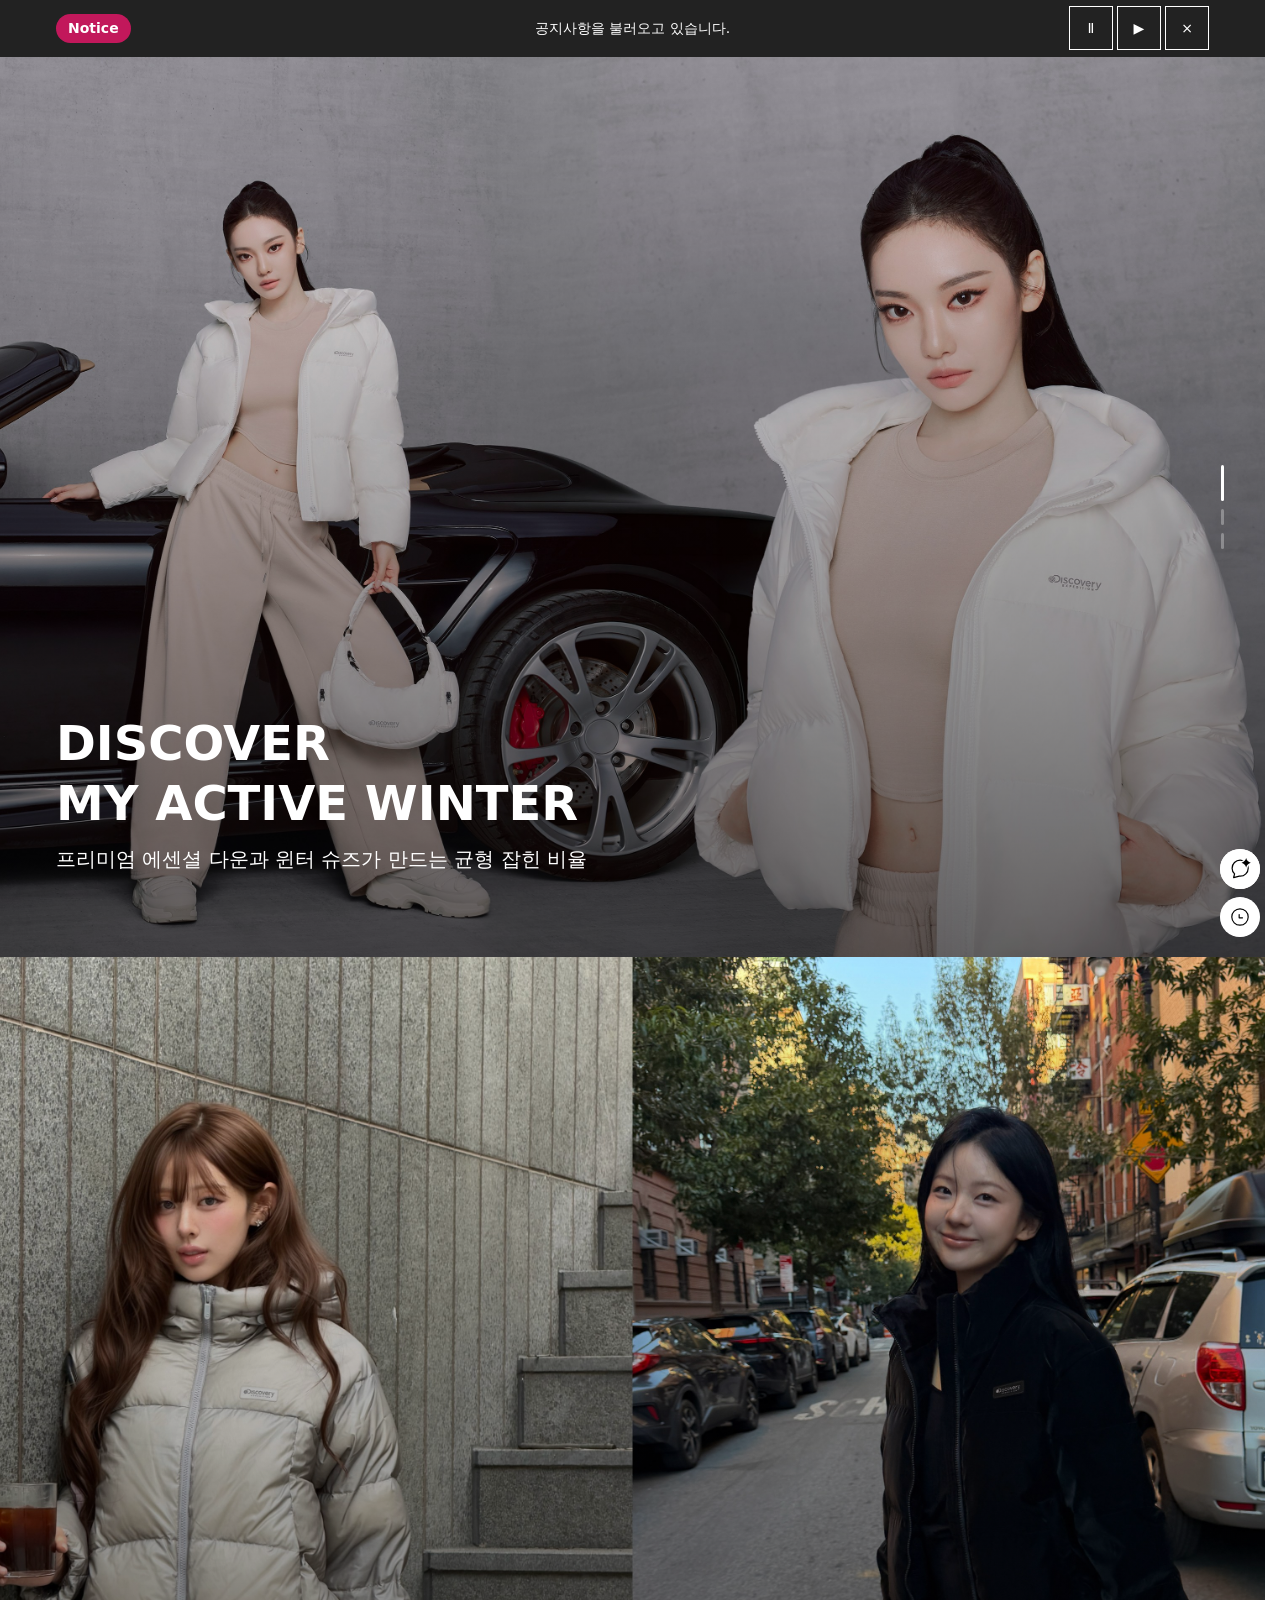
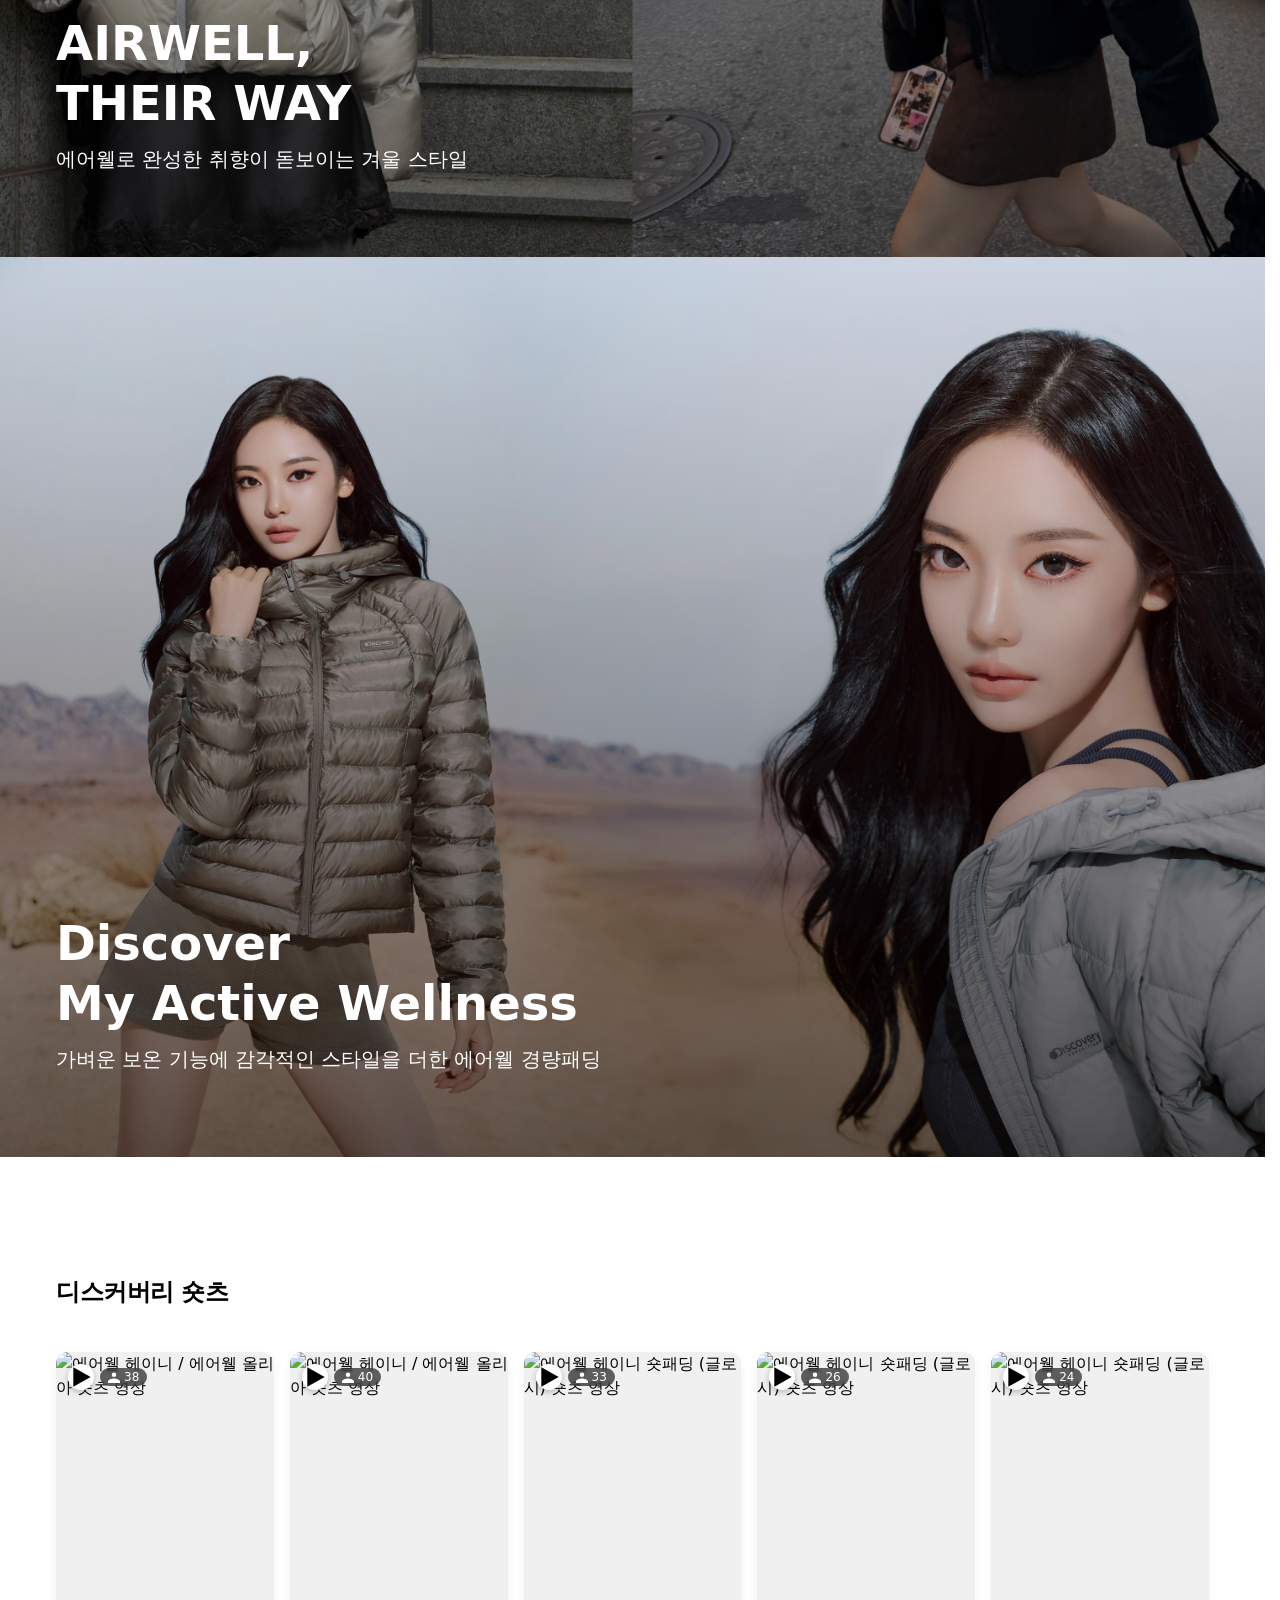
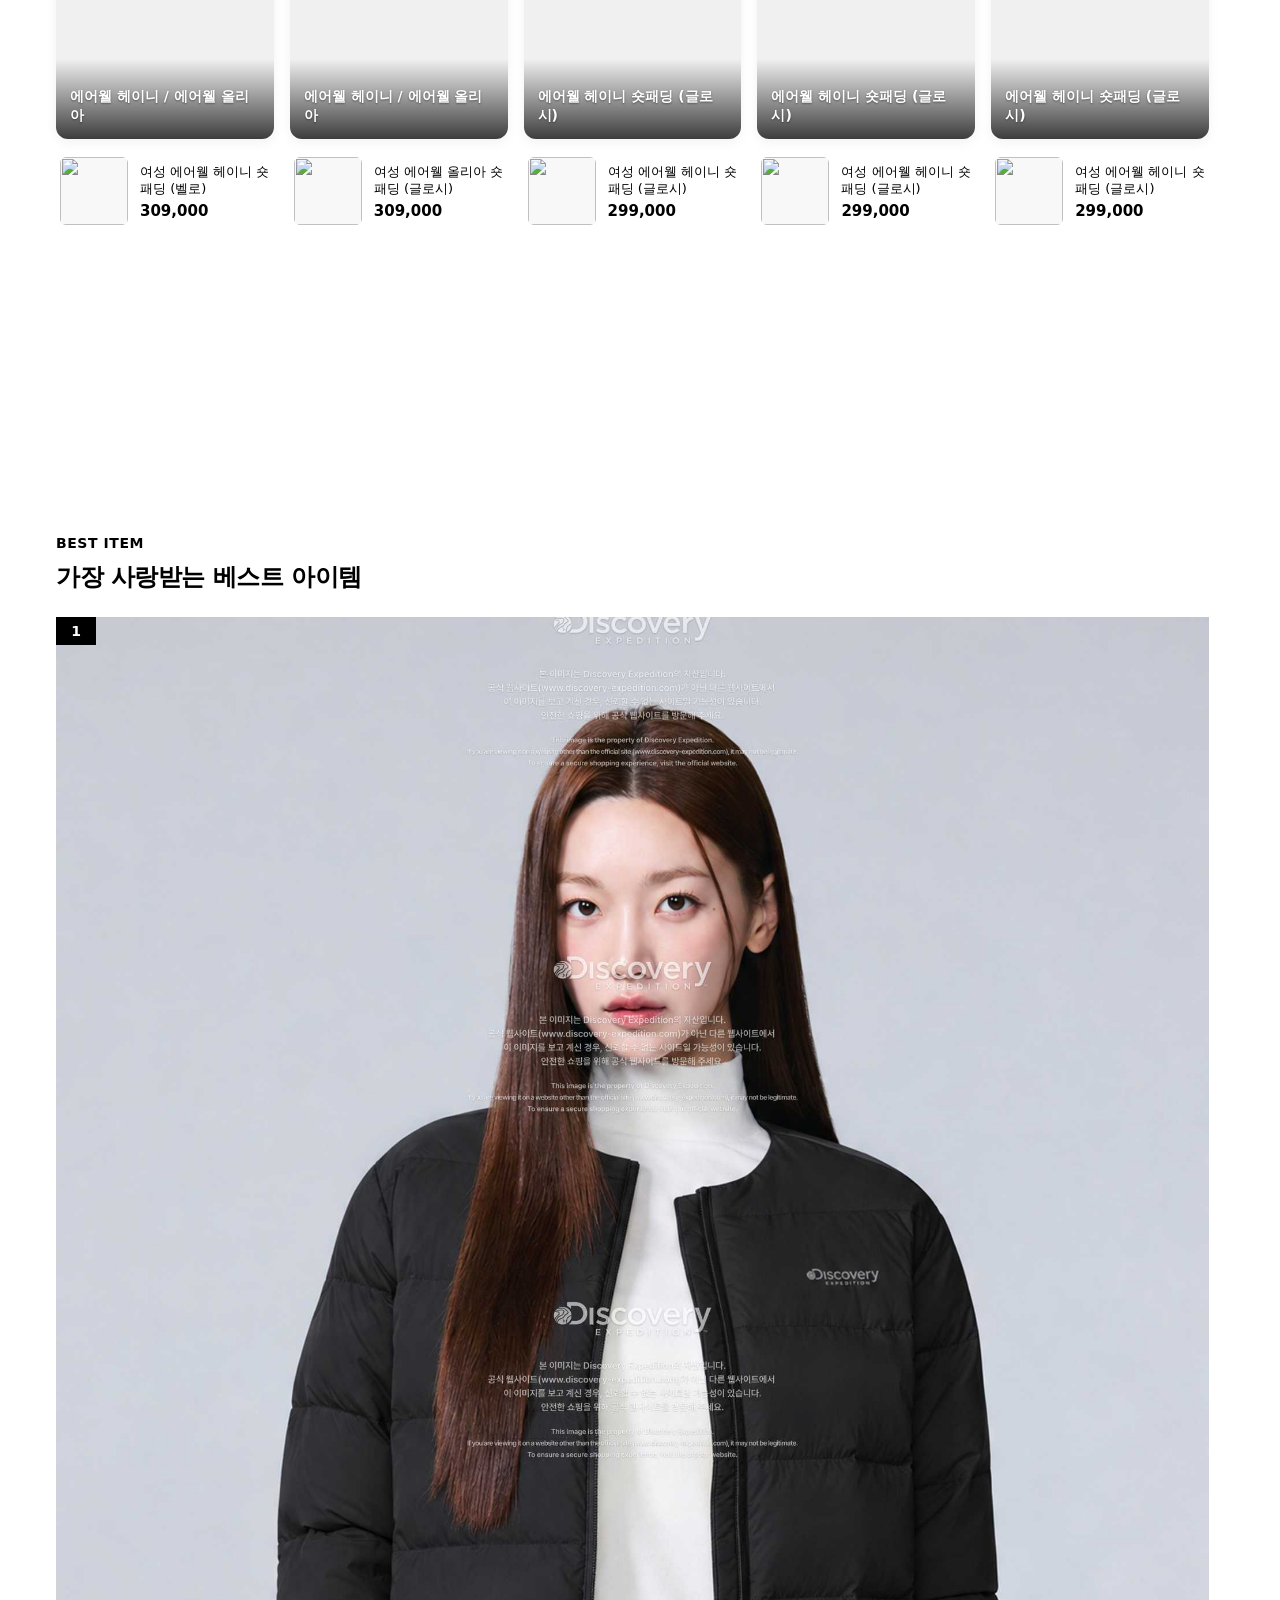
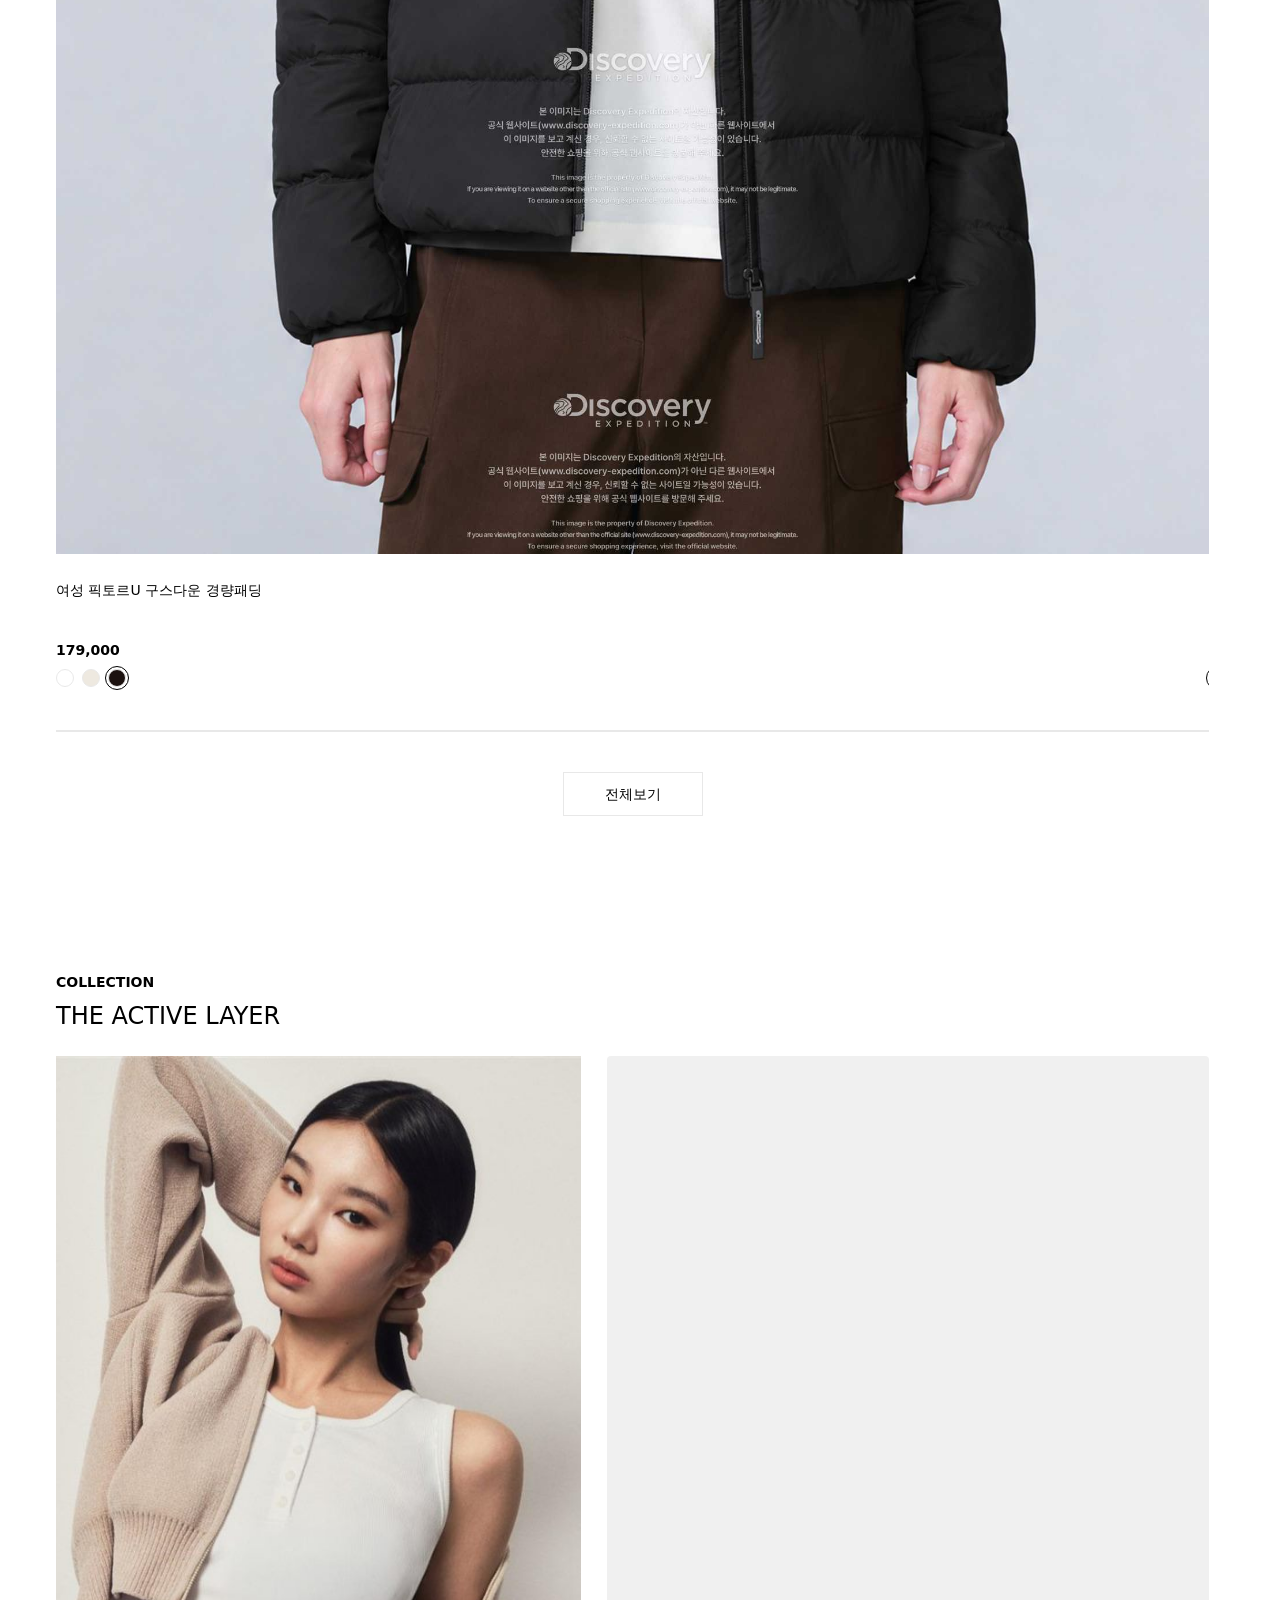
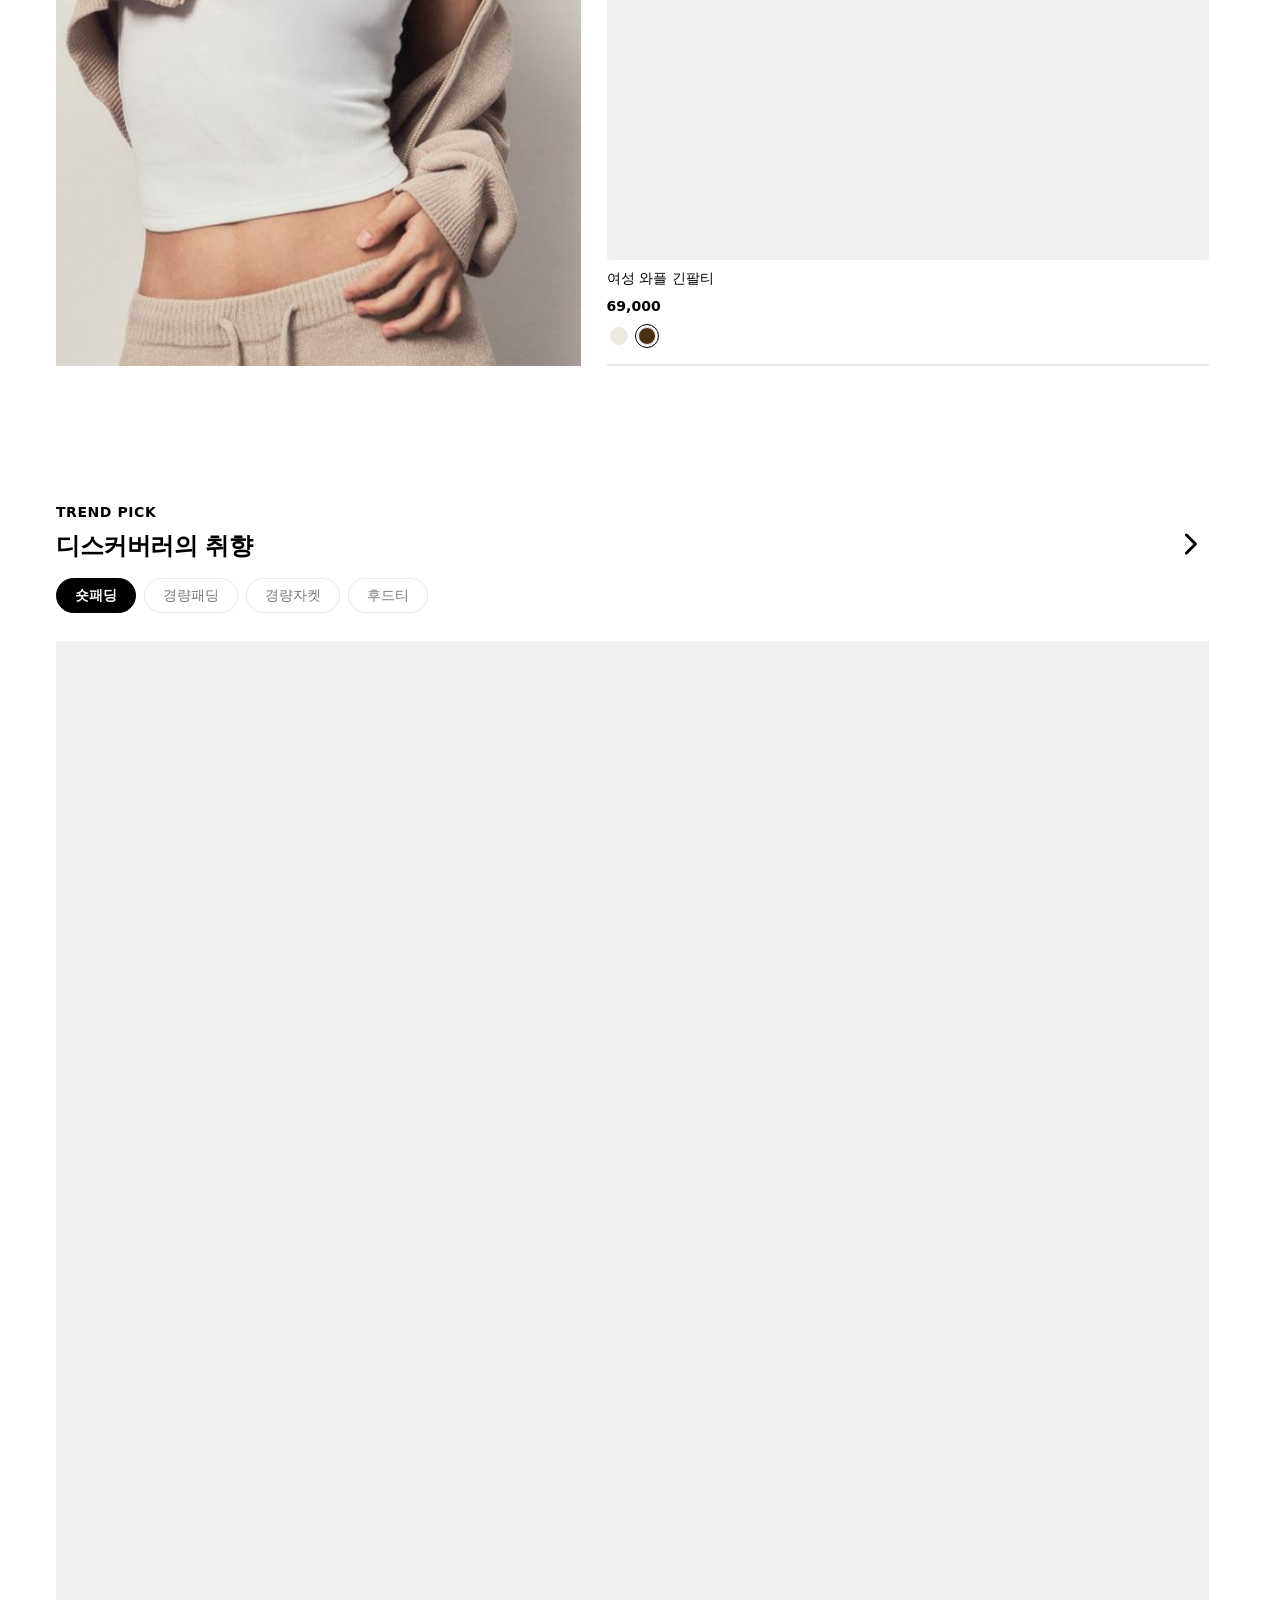
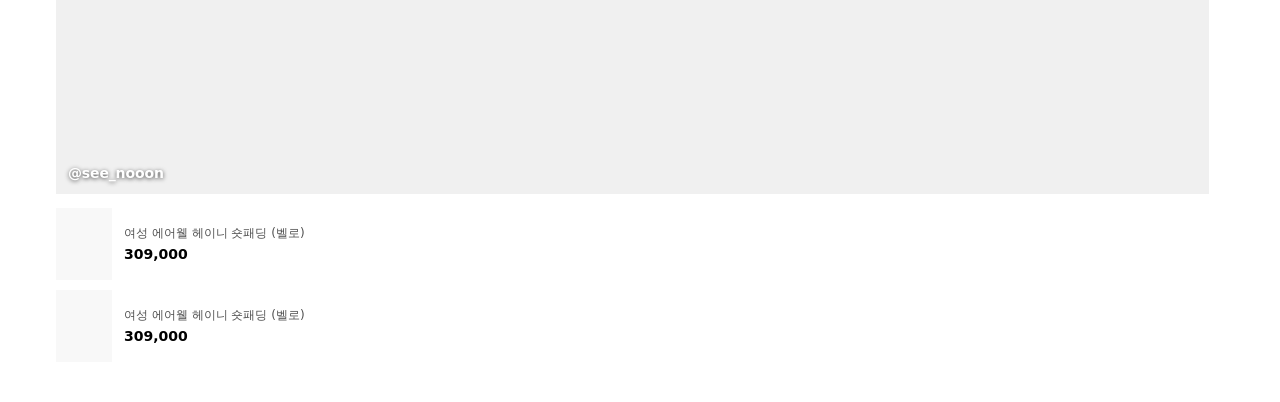
==== commit 9b264c82: "ss" ====
--- a/index.html
+++ b/index.html
@@ -10,12 +10,12 @@
     <script defer src="./vendor/swiper/swiper-bundle.min.js"></script>
 <script type="module" src="./js/main.js"></script>
   </head>
-  <body>
-    <aside class="outer-box notice-ticker" data-js="notice-ticker" role="region" aria-label="상단 공지사항" aria-roledescription="공지사항 회전" hidden>
+  <body class="notice-ticker-visible">
+    <aside class="outer-box notice-ticker" data-js="notice-ticker" role="region" aria-label="상단 공지사항" aria-roledescription="공지사항 회전">
       <div class="inner-box">
         <div class="part-box notice-ticker__content">
           <strong class="notice-ticker__label">Notice</strong>
-          <a class="notice-ticker__link" data-js="notice-ticker-link" aria-live="off"></a>
+          <a class="notice-ticker__link" data-js="notice-ticker-link" aria-live="off">공지사항을 불러오고 있습니다.</a>
           <div class="notice-ticker__controls" role="group" aria-label="공지사항 자동 넘김 제어">
             <button class="notice-ticker__button" type="button" data-js="notice-ticker-pause" aria-label="멈춤">Ⅱ</button>
             <button class="notice-ticker__button" type="button" data-js="notice-ticker-play" aria-label="재생">▶</button>
--- a/css/components/notice-ticker.css
+++ b/css/components/notice-ticker.css
@@ -78,6 +78,14 @@
     inset-block-start: calc(var(--notice-header-height) + var(--line));
   }
 
+  body.notice-ticker-scrolled {
+    --menu-top: var(--header-h-pc);
+  }
+
+  body.notice-ticker-scrolled .outer-box--header {
+    inset-block-start: 0;
+  }
+
   @media (max-width: 768px) {
     .notice-ticker__content {
       grid-template-columns: auto minmax(0, 1fr) auto;
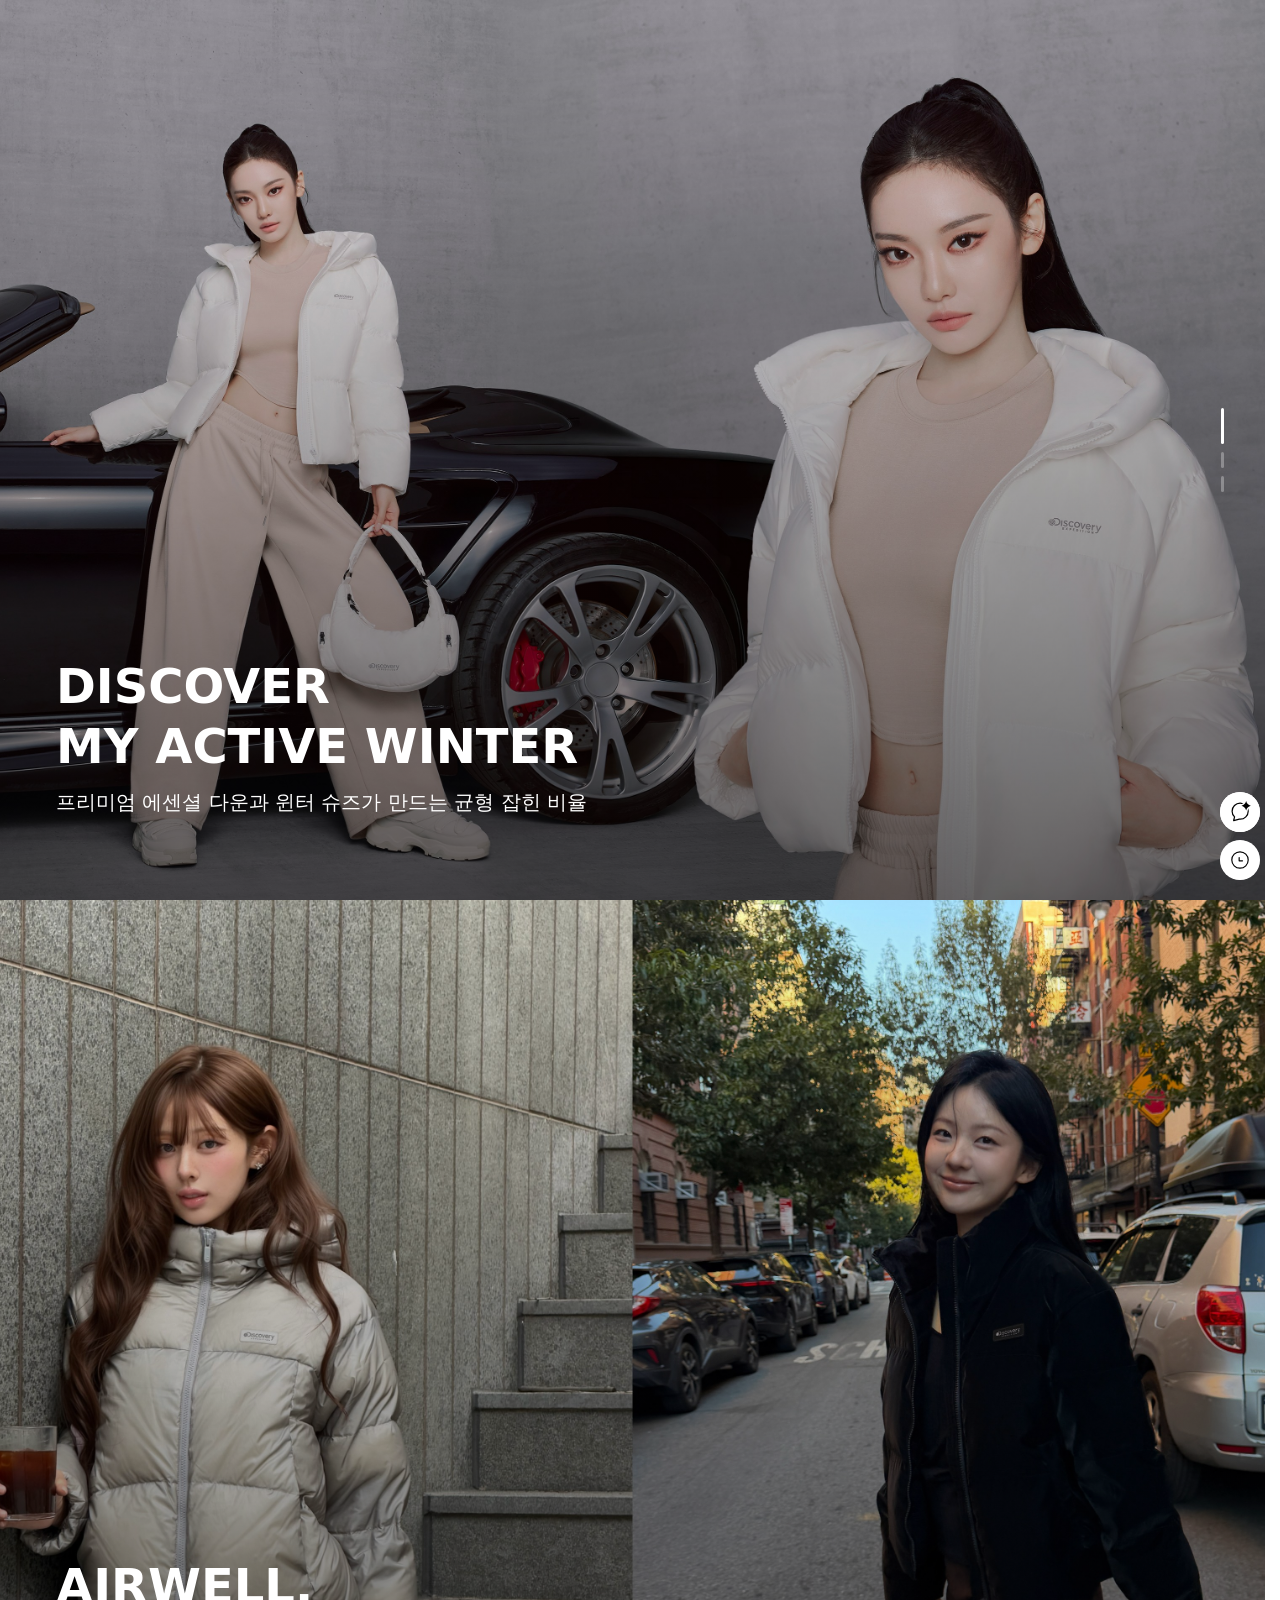
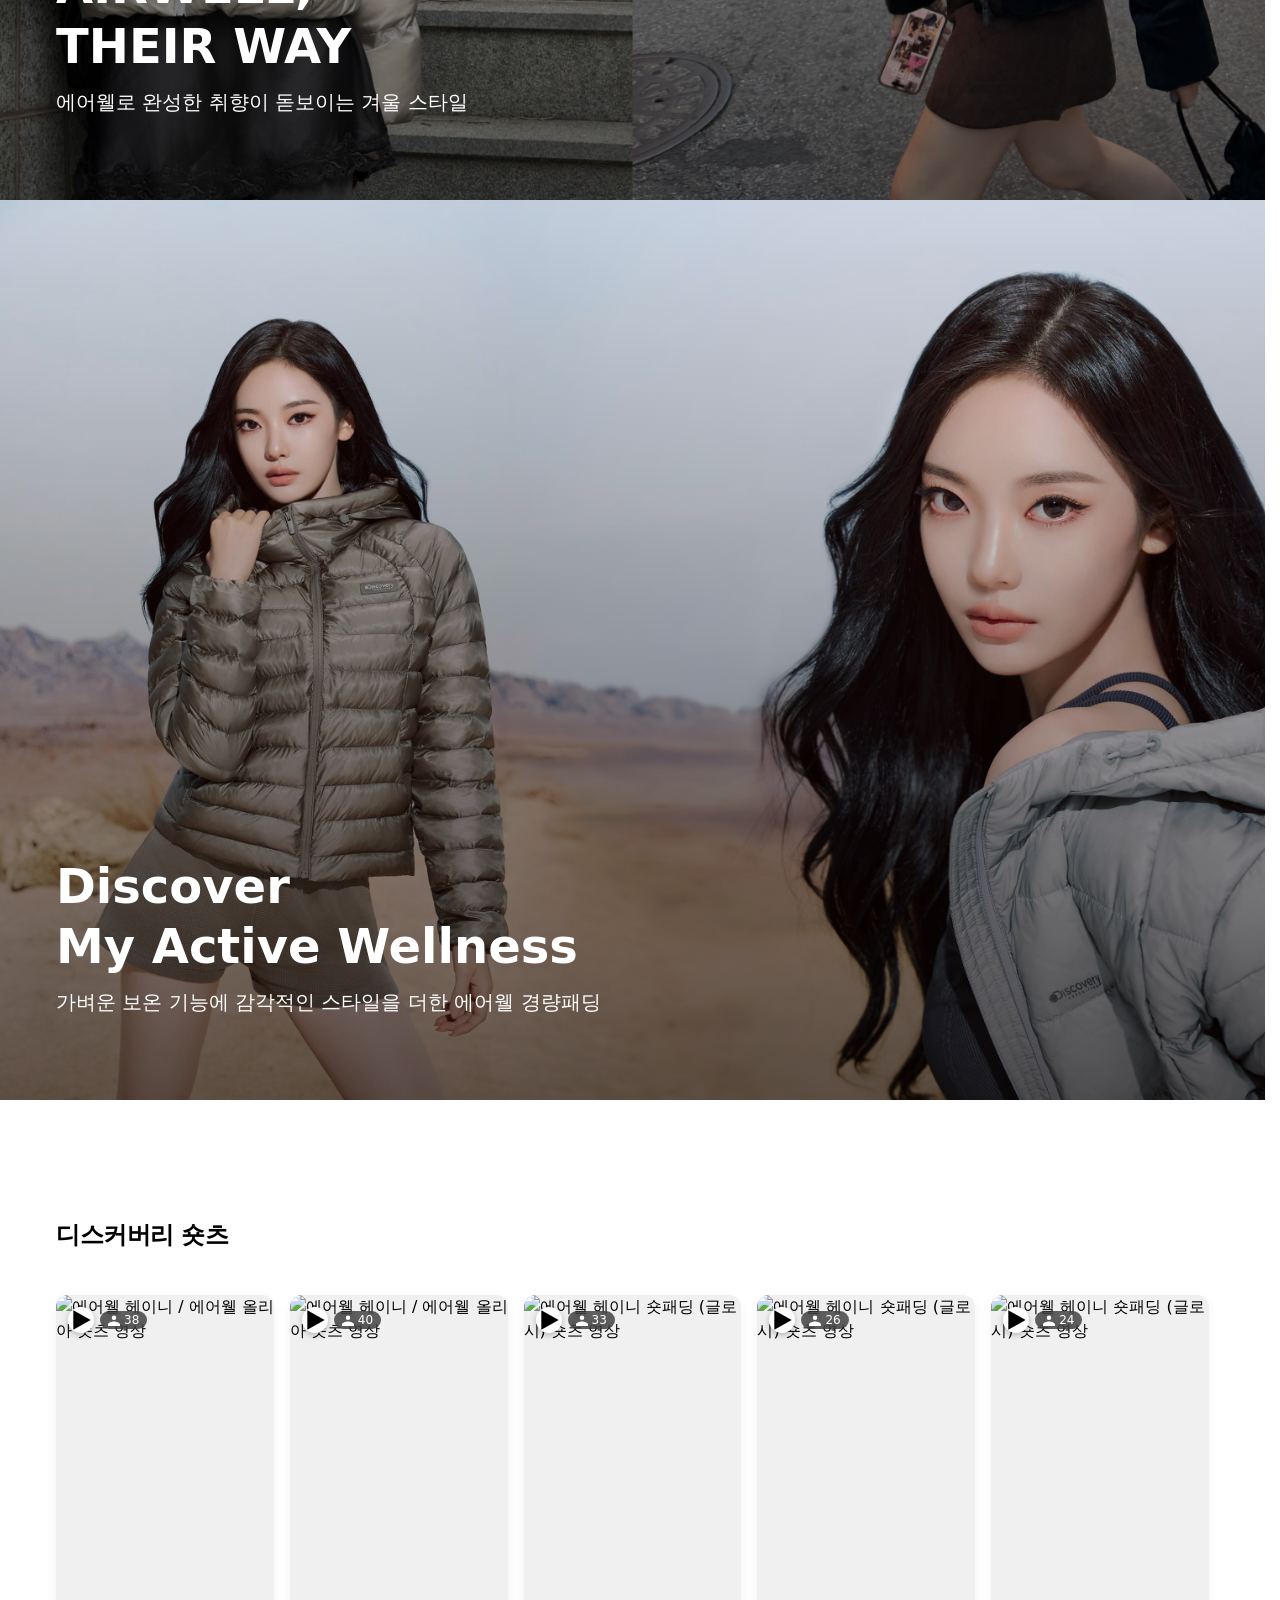
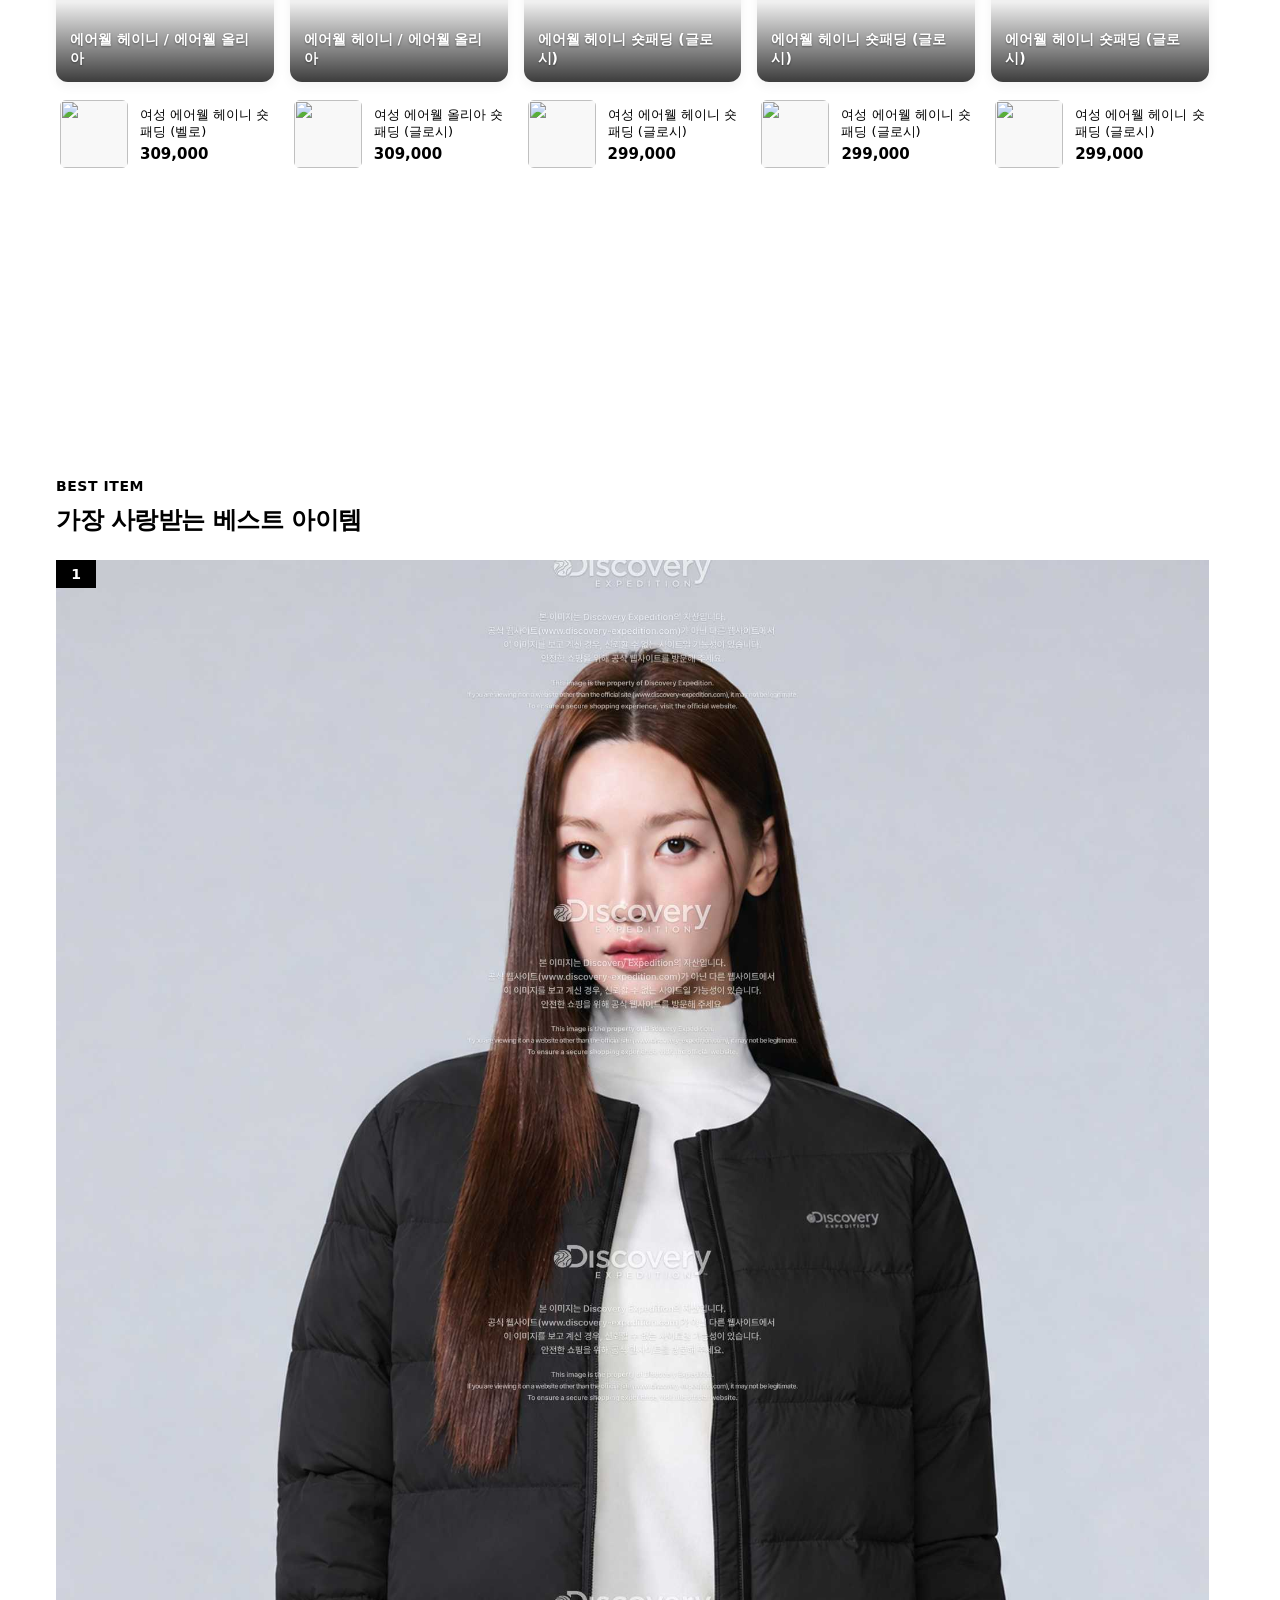
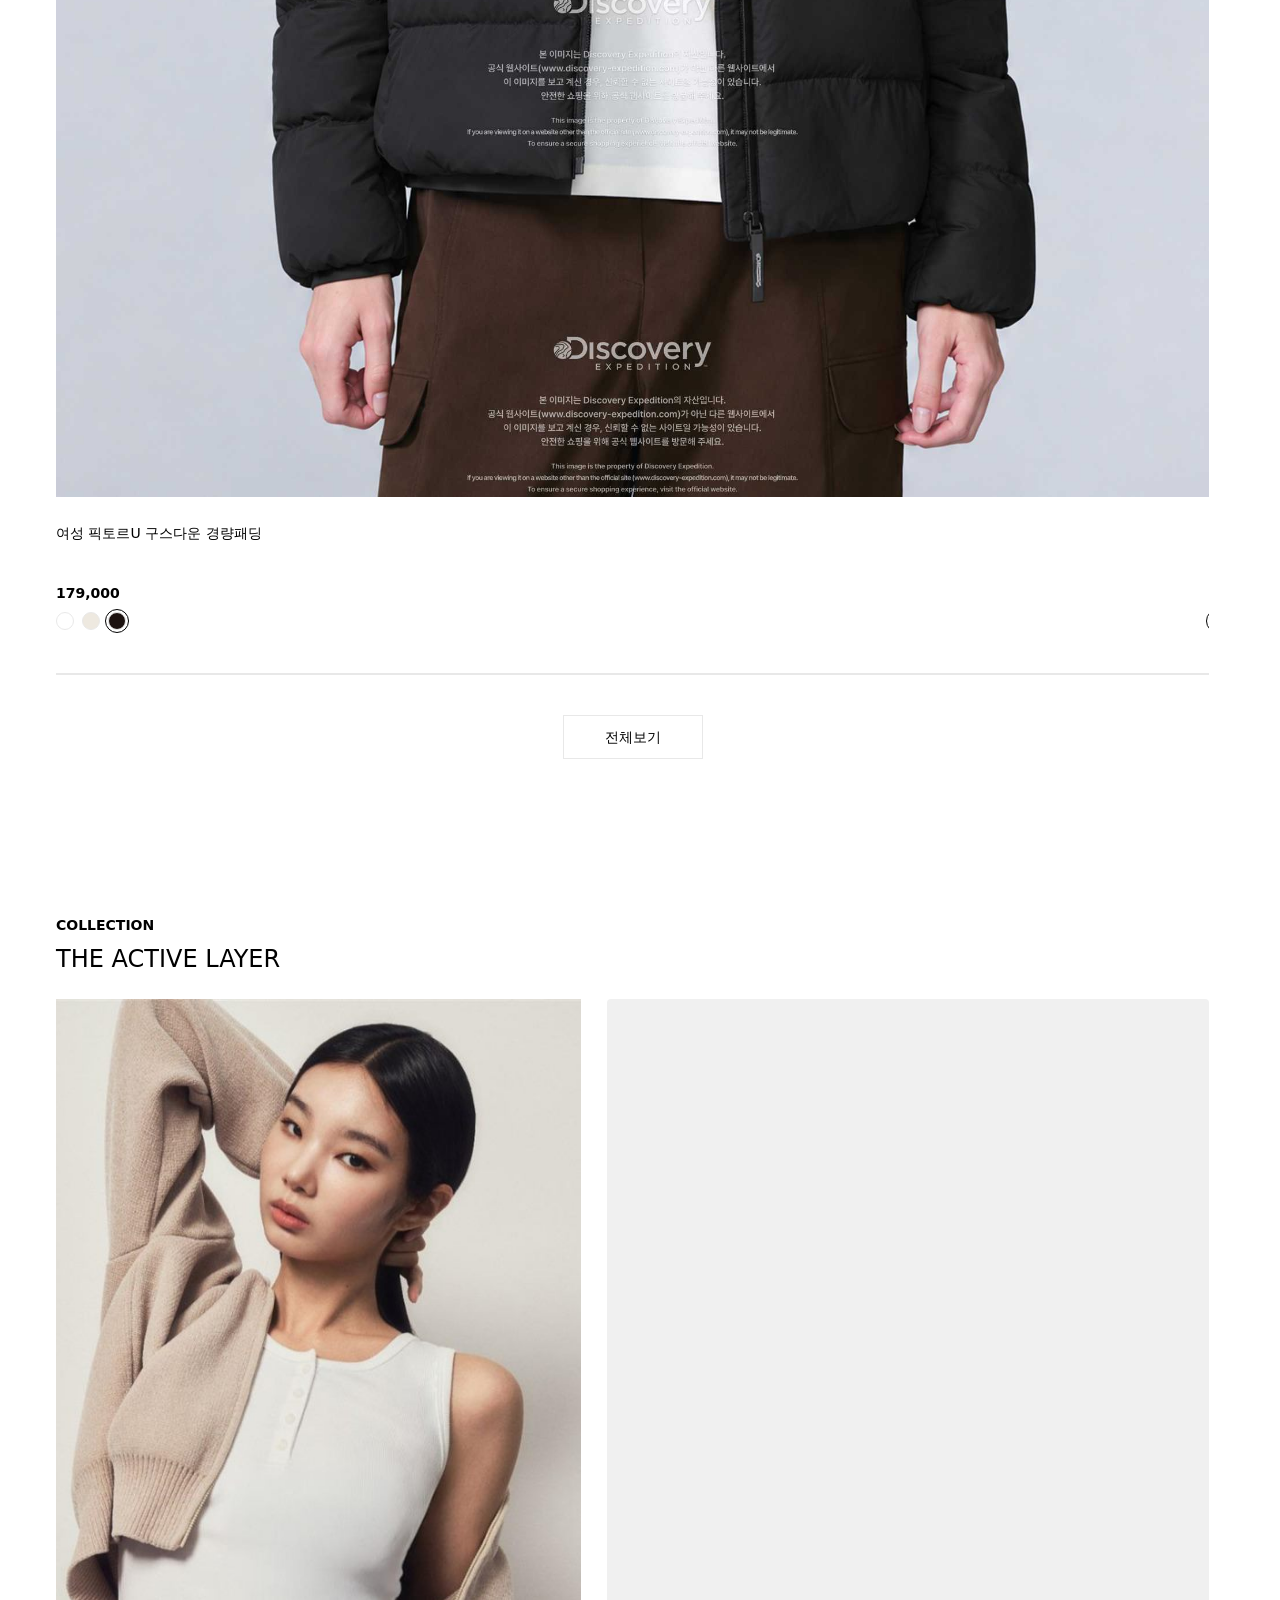
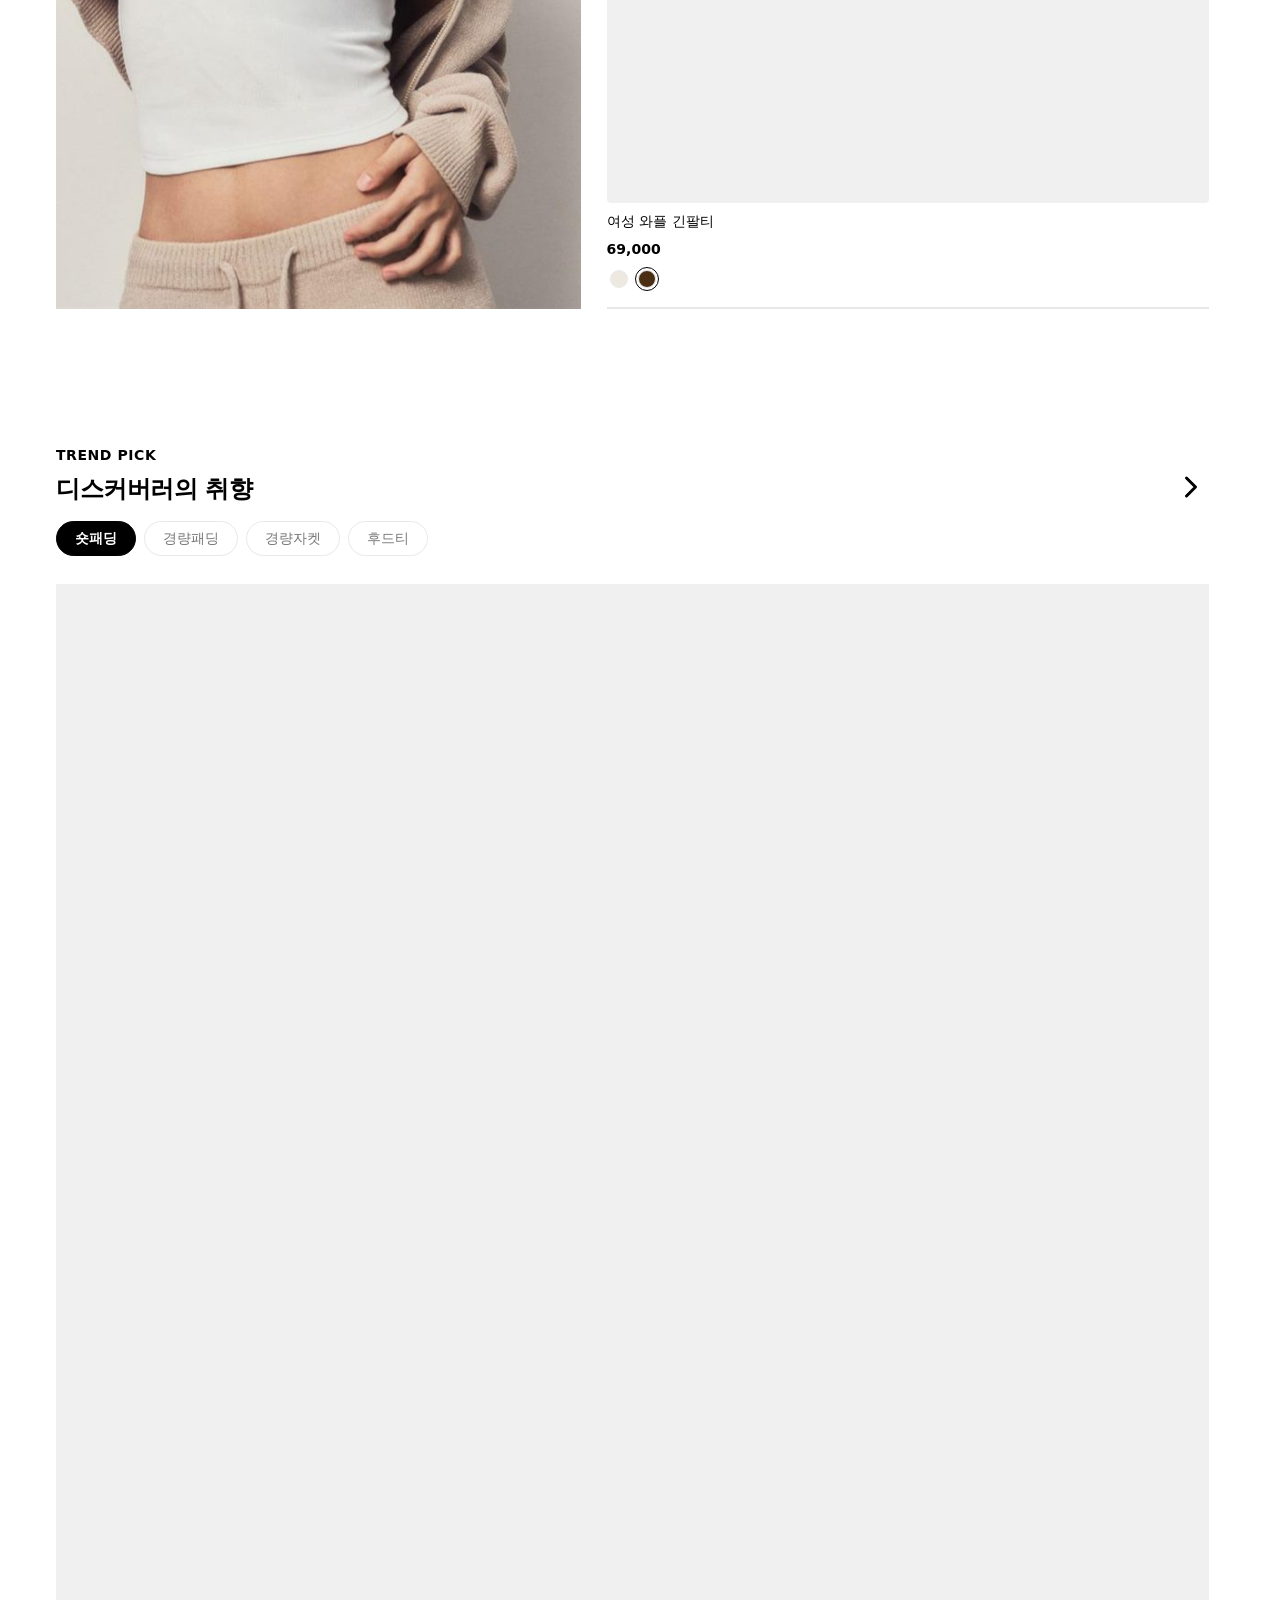
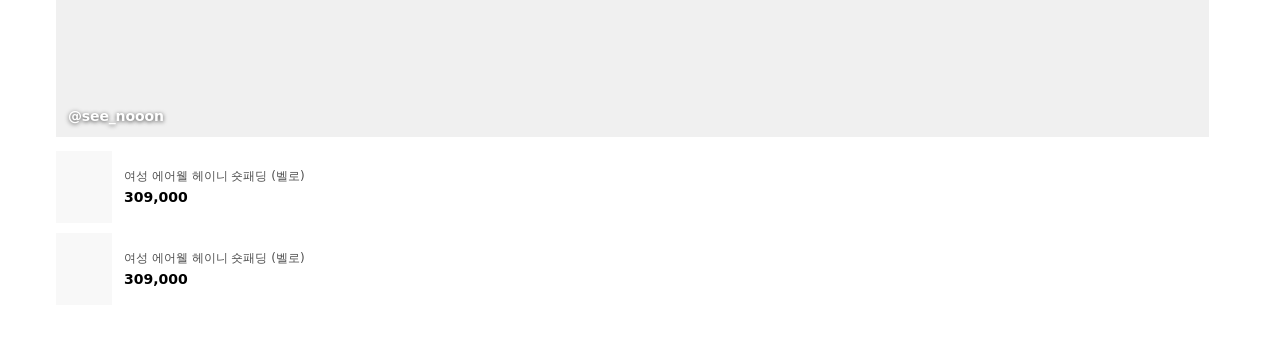
==== commit f0cd4978: "ss" ====
--- a/index.html
+++ b/index.html
@@ -10,8 +10,8 @@
     <script defer src="./vendor/swiper/swiper-bundle.min.js"></script>
 <script type="module" src="./js/main.js"></script>
   </head>
-  <body class="notice-ticker-visible">
-    <aside class="outer-box notice-ticker" data-js="notice-ticker" role="region" aria-label="상단 공지사항" aria-roledescription="공지사항 회전">
+  <body>
+    <aside class="outer-box notice-ticker" data-js="notice-ticker" role="region" aria-label="상단 공지사항" aria-roledescription="공지사항 회전" hidden>
       <div class="inner-box">
         <div class="part-box notice-ticker__content">
           <strong class="notice-ticker__label">Notice</strong>
